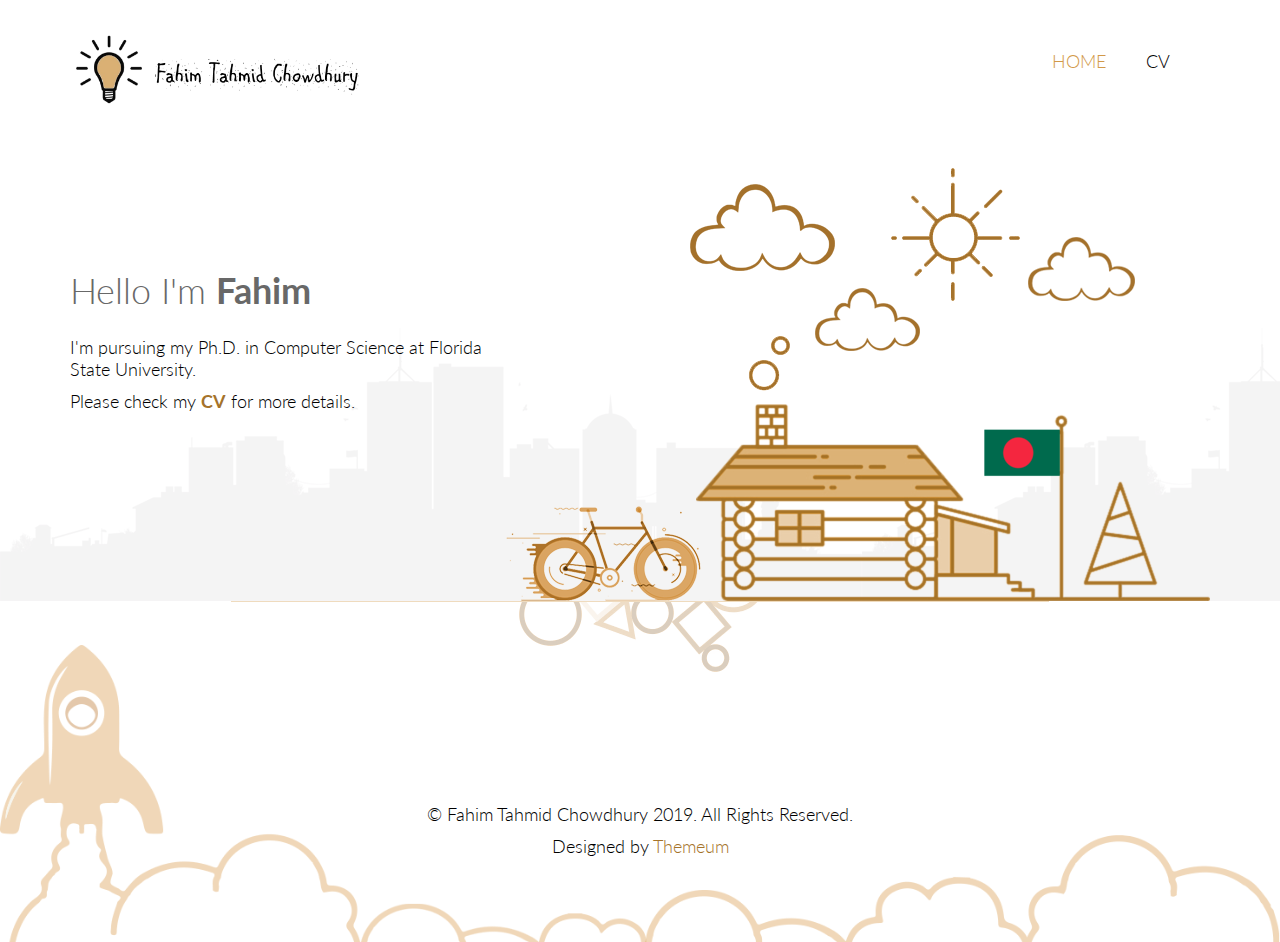
==== index.html @ ab8510f6 "Slight update" ====
<!DOCTYPE html>
<html lang="en">
<head>
    <meta charset="utf-8">
    <meta name="viewport" content="width=device-width, initial-scale=1.0">
    <meta name="description" content="">
    <meta name="author" content="">
    <title>Home | Fahim Tahmid Chowdhury</title>
    <link href="css/bootstrap.min.css" rel="stylesheet">
    <link href="css/font-awesome.min.css" rel="stylesheet">
    <link href="css/animate.min.css" rel="stylesheet"> 
    <link href="css/lightbox.css" rel="stylesheet"> 
	<link href="css/main.css" rel="stylesheet">
	<link href="css/responsive.css" rel="stylesheet">
	<link rel="shortcut icon" href="images/ico/favicon.ico">

    <!--[if lt IE 9]>
	    <script src="js/html5shiv.js"></script>
	    <script src="js/respond.min.js"></script>
    <![endif]-->       
    <!--<link rel="shortcut icon" href="images/ico/favicon.ico">
    <link rel="apple-touch-icon-precomposed" sizes="144x144" href="images/ico/apple-touch-icon-144-precomposed.png">
    <link rel="apple-touch-icon-precomposed" sizes="114x114" href="images/ico/apple-touch-icon-114-precomposed.png">
    <link rel="apple-touch-icon-precomposed" sizes="72x72" href="images/ico/apple-touch-icon-72-precomposed.png">
    <link rel="apple-touch-icon-precomposed" href="images/ico/apple-touch-icon-57-precomposed.png">-->
</head><!--/head-->

<body>
	<header id="header">      
        <div class="container">
            <div class="row">
                <div class="col-sm-12 overflow">
                   <!--div class="social-icons pull-right">
                        <ul class="nav nav-pills">
							<li><a href="http://www.linkedin.com/in/fahimtahmidchowdhury"><i class="fa fa-linkedin"></i></a></li>
                            <li><a href="https://www.facebook.com/fahim.t.chowdhury"><i class="fa fa-facebook"></i></a></li>
                            <!--<li><a href=""><i class="fa fa-twitter"></i></a></li>-->
                            <!--<li><a href=""><i class="fa fa-google-plus"></i></a></li>-->
                            <!--<li><a href=""><i class="fa fa-dribbble"></i></a></li>-->
                        <!--/ul>
                    </div-->
                </div>
             </div>
        </div>
        <div class="navbar navbar-inverse" role="banner">
            <div class="container">
                <div class="navbar-header">
                    <button type="button" class="navbar-toggle" data-toggle="collapse" data-target=".navbar-collapse">
                        <span class="sr-only">Toggle navigation</span>
                        <span class="icon-bar"></span>
                        <span class="icon-bar"></span>
                        <span class="icon-bar"></span>
                    </button>

                    <a class="navbar-brand" href="index.html">
                    	<h1><img height="80" width="305" src="images/logo.png" alt="logo"></h1>
                    </a>
                    
                </div>
                <div class="collapse navbar-collapse">
                    <ul class="nav navbar-nav navbar-right">
                        <li class="active"><a href="index.html">Home</a></li>
						<!--<li><a href="Projects.html">Projects</a></li>-->
                        <li><a target="_blank" href="cv/cv_fahim.pdf">CV</a></li>
                    </ul>
                </div>
            </div>
        </div>
    </header>
    <!--/#header-->

    <section id="home-slider">
        <div class="container">
            <div class="main-slider">
                <div class="slide-text">
                    <h1>Hello I'm <b>Fahim</b></h1>
                    <p>I'm pursuing my Ph.D. in Computer Science at Florida State University.</p>
                    <p>Please check my <b><a href="cv/cv_fahim.pdf">CV</a></b> for more details.</p>
                </div>
                <img src="images/home/slider/slide1/house.png" class="img-responsive slider-house" alt="slider image">
                <img src="images/home/slider/slide1/circle1.png" class="slider-circle1" alt="slider image">
                <img src="images/home/slider/slide1/circle2.png" class="slider-circle2" alt="slider image">
                <img src="images/home/slider/slide1/cloud1.png" class="slider-cloud1" alt="slider image">
                <img src="images/home/slider/slide1/cloud2.png" class="slider-cloud2" alt="slider image">
                <img src="images/home/slider/slide1/cloud3.png" class="slider-cloud3" alt="slider image">
                <img src="images/home/slider/slide1/sun.png" class="slider-sun" alt="slider image">
                <img src="images/home/cycle.png" class="slider-cycle" alt="">
            </div>
        </div>
        <div class="preloader"><i class="fa fa-sun-o fa-spin"></i></div>
    </section>
    <!--/#home-slider-->

    <!--<section id="services">
        <div class="container">
            <div class="row">
                <div class="col-sm-4 text-center padding wow fadeIn" data-wow-duration="1000ms" data-wow-delay="300ms">
                    <div class="single-service">
                        <div class="wow scaleIn" data-wow-duration="500ms" data-wow-delay="300ms">
                            <img src="images/home/icon1.png" alt="">
                        </div>
                        <h2>Incredibly Responsive</h2>
                        <p>Ground round tenderloin flank shank ribeye. Hamkevin meatball swine. Cow shankle beef sirloin chicken ground round.</p>
                    </div>
                </div>
                <div class="col-sm-4 text-center padding wow fadeIn" data-wow-duration="1000ms" data-wow-delay="600ms">
                    <div class="single-service">
                        <div class="wow scaleIn" data-wow-duration="500ms" data-wow-delay="600ms">
                            <img src="images/home/icon2.png" alt="">
                        </div>
                        <h2>Superior Typography</h2>
                        <p>Hamburger ribeye drumstick turkey, strip steak sausage ground round shank pastrami beef brisket pancetta venison.</p>
                    </div>
                </div>
                <div class="col-sm-4 text-center padding wow fadeIn" data-wow-duration="1000ms" data-wow-delay="900ms">
                    <div class="single-service">
                        <div class="wow scaleIn" data-wow-duration="500ms" data-wow-delay="900ms">
                            <img src="images/home/icon3.png" alt="">
                        </div>
                        <h2>Swift Page Builder</h2>
                        <p>Venison tongue, salami corned beef ball tip meatloaf bacon. Fatback pork belly bresaola tenderloin bone pork kevin shankle.</p>
                    </div>
                </div>
            </div>
        </div>
    </section>
    <!--/#services-->

    <!--<section id="action" class="responsive">
        <div class="vertical-center">
             <div class="container">
                <div class="row">
                    <div class="action take-tour">
                        <div class="col-sm-7 wow fadeInLeft" data-wow-duration="500ms" data-wow-delay="300ms">
                            <h1 class="title">Triangle Corporate Template</h1>
                            <p>A responsive, retina-ready &amp; wide multipurpose template.</p>
                        </div>
                        <div class="col-sm-5 text-center wow fadeInRight" data-wow-duration="500ms" data-wow-delay="300ms">
                            <div class="tour-button">
                                <a href="#" class="btn btn-common">TAKE THE TOUR</a>
                             </div>
                        </div>
                    </div>
                </div>
            </div>
        </div>
   </section>
    <!--/#action-->

    <!--<section id="features">
        <div class="container">
            <div class="row">
                <div class="single-features">
                    <div class="col-sm-5 wow fadeInLeft" data-wow-duration="500ms" data-wow-delay="300ms">
                        <img src="images/home/image1.png" class="img-responsive" alt="">
                    </div>
                    <div class="col-sm-6 wow fadeInRight" data-wow-duration="500ms" data-wow-delay="300ms">
                        <h2>Experienced and Enthusiastic</h2>
                        <P>Pork belly leberkas cow short ribs capicola pork loin. Doner fatback frankfurter jerky meatball pastrami bacon tail sausage. Turkey fatback ball tip, tri-tip tenderloin drumstick salami strip steak.</P>
                    </div>
                </div>
                <div class="single-features">
                    <div class="col-sm-6 col-sm-offset-1 align-right wow fadeInLeft" data-wow-duration="500ms" data-wow-delay="300ms">
                        <h2>Built for the Responsive Web</h2>
                        <P>Mollit eiusmod id chuck turducken laboris meatloaf pork loin tenderloin swine. Pancetta excepteur fugiat strip steak tri-tip. Swine salami eiusmod sint, ex id venison non. Fugiat ea jowl cillum meatloaf.</P>
                    </div>
                    <div class="col-sm-5 wow fadeInRight" data-wow-duration="500ms" data-wow-delay="300ms">
                        <img src="images/home/image2.png" class="img-responsive" alt="">
                    </div>
                </div>
                <div class="single-features">
                    <div class="col-sm-5 wow fadeInLeft" data-wow-duration="500ms" data-wow-delay="300ms">
                        <img src="images/home/image3.png" class="img-responsive" alt="">
                    </div>
                    <div class="col-sm-6 wow fadeInRight" data-wow-duration="500ms" data-wow-delay="300ms">
                        <h2>Experienced and Enthusiastic</h2>
                        <P>Ut officia cupidatat anim excepteur fugiat cillum ea occaecat rump pork chop tempor. Ut tenderloin veniam commodo. Shankle aliquip short ribs, chicken eiusmod exercitation shank landjaeger spare ribs corned beef.</P>
                    </div>
                </div>
            </div>
        </div>
    </section>
     <!--/#features-->

    <!--<section id="clients">
        <div class="container">
            <div class="row">
                <div class="col-sm-12">
                    <div class="clients text-center wow fadeInUp" data-wow-duration="500ms" data-wow-delay="300ms">
                        <p><img src="images/home/clients.png" class="img-responsive" alt=""></p>
                        <h1 class="title">Happy Clients</h1>
                        <p>Sed do eiusmod tempor incididunt ut labore et dolore magna aliqua. <br> Ut enim ad minim veniam, quis nostrud </p>
                    </div>
                    <div class="clients-logo wow fadeIn" data-wow-duration="1000ms" data-wow-delay="600ms">
                        <div class="col-xs-3 col-sm-2">
                            <a href="#"><img src="images/home/client1.png" class="img-responsive" alt=""></a>
                        </div>
                        <div class="col-xs-3 col-sm-2">
                            <a href="#"><img src="images/home/client2.png" class="img-responsive" alt=""></a>
                        </div>
                         <div class="col-xs-3 col-sm-2">
                            <a href="#"><img src="images/home/client3.png" class="img-responsive" alt=""></a>
                        </div>
                         <div class="col-xs-3 col-sm-2">
                            <a href="#"><img src="images/home/client4.png" class="img-responsive" alt=""></a>
                        </div>
                         <div class="col-xs-3 col-sm-2">
                            <a href="#"><img src="images/home/client5.png" class="img-responsive" alt=""></a>
                        </div>
                         <div class="col-xs-3 col-sm-2">
                            <a href="#"><img src="images/home/client6.png" class="img-responsive" alt=""></a>
                        </div>
                    </div>
                </div>
            </div>
        </div>
     </section>
    <!--/#clients-->

    <footer id="footer">
        <div class="container">
            <div class="row">
                <div class="col-sm-12 text-center bottom-separator">
                    <img src="images/home/under.png" class="img-responsive inline" alt="">
                </div>
                <!--<div class="col-md-4 col-sm-6">
                    <div class="testimonial bottom">
                        <h2>Testimonial</h2>
                        <div class="media">
                            <div class="pull-left">
                                <a href="#"><img src="images/home/profile1.png" alt=""></a>
                            </div>
                            <div class="media-body">
                                <blockquote>Nisi commodo bresaola, leberkas venison eiusmod bacon occaecat labore tail.</blockquote>
                                <h3><a href="#">- Jhon Kalis</a></h3>
                            </div>
                         </div>
                        <div class="media">
                            <div class="pull-left">
                                <a href="#"><img src="images/home/profile2.png" alt=""></a>
                            </div>
                            <div class="media-body">
                                <blockquote>Capicola nisi flank sed minim sunt aliqua rump pancetta leberkas venison eiusmod.</blockquote>
                                <h3><a href="">- Abraham Josef</a></h3>
                            </div>
                        </div>   
                    </div> 
                </div>
                <div class="col-md-3 col-sm-6">
                    <div class="contact-info bottom">
                        <h2>Contacts</h2>
                        <address>
                        E-mail: <a href="mailto:someone@example.com">email@email.com</a> <br> 
                        Phone: +1 (123) 456 7890 <br> 
                        Fax: +1 (123) 456 7891 <br> 
                        </address>

                        <h2>Address</h2>
                        <address>
                        Unit C2, St.Vincent's Trading Est., <br> 
                        Feeder Road, <br> 
                        Bristol, BS2 0UY <br> 
                        United Kingdom <br> 
                        </address>
                    </div>
                </div>
                <div class="col-md-4 col-sm-12">
                    <div class="contact-form bottom">
                        <h2>Send a message</h2>
                        <form id="main-contact-form" name="contact-form" method="post" action="sendemail.php">
                            <div class="form-group">
                                <input type="text" name="name" class="form-control" required="required" placeholder="Name">
                            </div>
                            <div class="form-group">
                                <input type="email" name="email" class="form-control" required="required" placeholder="Email Id">
                            </div>
                            <div class="form-group">
                                <textarea name="message" id="message" required="required" class="form-control" rows="8" placeholder="Your text here"></textarea>
                            </div>                        
                            <div class="form-group">
                                <input type="submit" name="submit" class="btn btn-submit" value="Submit">
                            </div>
                        </form>
                    </div>
                </div>-->
                <div class="col-sm-12">
                    <div class="copyright-text text-center">
                        <p>&copy; Fahim Tahmid Chowdhury 2019. All Rights Reserved.</p>
                        <p>Designed by <a target="_blank" href="http://www.themeum.com">Themeum</a></p>
                    </div>
                </div>
            </div>
        </div>
    </footer>
    <!--/#footer-->

    <script type="text/javascript" src="js/jquery.js"></script>
    <script type="text/javascript" src="js/bootstrap.min.js"></script>
    <script type="text/javascript" src="js/lightbox.min.js"></script>
    <script type="text/javascript" src="js/wow.min.js"></script>
    <script type="text/javascript" src="js/main.js"></script>   
</body>
</html>
---- css/main.css ----
/*
  Theme Name: Triangle
  Theme Uri: http://www.themeum.com
  Author: Themeum
  Author Uri: http://www.themeum.com
  Description: Creative Site Template
  Version: 1.1
  */

  @import url(http://fonts.googleapis.com/css?family=Lato:100,300,400,700);
  @import url(http://fonts.googleapis.com/css?family=Open+Sans:300italic,400italic,600italic,700italic,400,300,600,700);
  @import url(http://fonts.googleapis.com/css?family=Noto+Sans:400,700);

  body {
    background: #fff;
    font-family: 'Lato', sans-serif;
    font-weight: 300;
    font-size: 18px;
    line-height: 22px;
    color: #000;
  }

  html {
    height: 100%;
  }


  a{
    color:#a5732a;
  }

  a:hover {
    outline: none;
    text-decoration:none;
    color:#dab074;
  }

  a:focus {
    outline:none;
    outline-offset: 0;
  }

  a {
    -webkit-transition: 300ms;
    -moz-transition: 300ms;
    -o-transition: 300ms;
    transition: 300ms;
  }


  ul {
    list-style: none;
  }

  h1, h2, h3, h4, h5, h6 {
    font-family: 'Lato', sans-serif;
    font-weight: 300;
  }

  h1{
    color: #686868;
  }

  h2{
    font-size: 24px;
    color: #686868;
  }

  h3{
    font-size: 18px;
  }

  .overflow{
    overflow: hidden;
  }

  .uppercase{
    text-transform: uppercase;
  }

  .btn-common {
    font-size: 14px;
    color: #797979;
    border: 1px solid #dbb075;
    font-family: 'Open Sans', sans-serif;
    font-weight: 300;
    padding: 10px 25px;
  }

  #action .col-sm-5{
    position: absolute;

    top: 0;
    height: 100%;
    right: 0;
  }


  .btn-common:hover, 
  .btn-common:focus{
    outline: none;
    background: none;
    box-shadow: none;
    color: #d29948;
  }

  .align-right{
    text-align: right;
  }

  .inline{
    display: inline-block;
  }

  .padding{
    padding: 65px 0;
  }

  .padding-bottom{
    padding-bottom: 65px;
  }

  .padding-top{
    padding-top: 90px;
  }

  .padding-right{
    padding-right: 80px;
  }

  .padding-left{
    padding-left: 80px;
  }

  .margin-bottom{
    margin-bottom: 35px;
  }

  .carousel-indicators.visible-xs {
    height: 20px;
    margin: 0;
    padding: 0;
    position: absolute;
    top: -35px;
    width: 100%;
    left: 0;
  }

  .carousel-indicators.visible-xs li {
    border-color: #D29948;
    border-width: 2px;
    height: 12px;
    margin: 0 5px 0 0;
    width: 12px;
  }

  .carousel-indicators.visible-xs li.active {
    background: rgba(210, 153, 72, 0.7);
  }




/*************************
*******Header******
**************************/


#header{
  margin-bottom: 0;
  padding: 30px 0 60px 0;
}

#header .navbar-inverse .container{
  position: relative;
}

.search{
  position: absolute;
  top: 20px;
  right: 0;
  z-index: 1;
}

.search i{
  color: #dbb075;
  cursor: pointer;
  position: absolute;
  right: 10px;
  top: 2px;
}

.field-toggle{
  position: relative;
  top: 30px;
  right: 15px;
  display: none;
  height: 50px;
}

.search-form{
  padding-left: 10px;
  height: 40px;
  font-size: 18px;
  color: #818285;
  font-weight: 300;
  outline: none;
  border: 1px solid #dbb075;
  margin-top: 20px;
  border-radius: 4px;
}

.social-icons ul li{
  padding: 0 10px;

}

.social-icons ul li:last-child{
  padding-right: 0;

}

.social-icons ul li a{
  font-size: 18px;
  color: #d3d3d3;
  padding: 0;
}

.social-icons ul li a:hover,
.social-icons ul li a:focus{
  color:#dbb075;
  background: none;
}

#header .navbar {
  background: #fff;
  border: 0;
  margin-bottom: 0;
}

#header .navbar-toggle{
  margin-top: 20px;
}

#header .navbar-brand{
  padding: 0;
  margin-left: 0;
}

#header .navbar-brand h1{
  padding: 0;
  margin: 0;
}

#header .navbar-nav.navbar-right >li:last-child{
  margin-right: 20px;
}

#header .navbar-nav.navbar-right >li a {
  color: #000;
  font-size: 18px;
  padding: 20px;
  text-transform: uppercase;
  font-weight: 300;
}

#header .navbar-inverse .navbar-nav  li.active > a,  
#header .navbar-inverse .navbar-nav  li.active > a:focus, 
#header .navbar-nav.navbar-right li > a:hover,
.navbar-inverse .navbar-nav > .open > a {
  background-color: inherit;
  border: 0;
  color: #d29948;
}

#header .navbar-inverse .navbar-nav  li a:hover{
  color: #d29948;
}


/*Dropdown menu*/

ul.sub-menu {
  display: none;
  list-style: none;
  padding: 0;
  margin: 0;
}

#header .navbar-nav li ul.sub-menu li a {
  color: #818285;
  padding: 5px 0;
  font-size: 13px;
  display: block;
  text-transform: capitalize;
}

#header .navbar-nav li ul.sub-menu li .active{
  background: #fef7ee;
  color: #d29948;
  position: relative;
}

#header .navbar-nav li ul.sub-menu li .active i{
  position: absolute;
  font-size: 56px;
  top: -13px;
  color: #dab074;
}

#header .navbar-nav li ul.sub-menu li .active .fa-angle-right{
  left: -3px;
}

#header .navbar-nav li ul.sub-menu li .active .fa-angle-left{
  right: -3px;
}


#header .navbar-nav li ul.sub-menu li a:hover,
#header .navbar-nav li ul.sub-menu li a:focus{
  background: #fef7ee;
  color: #d29948;
}

.fa-angle-down{
  padding-left: 5px; 
}

.scaleIn {
  -webkit-animation-name: scaleIn;
  animation-name: scaleIn;
}

@-webkit-keyframes scaleIn {
  0% {
    opacity: 0;
    -webkit-transform: scale(0);
    transform: scale(0);
  }

  100% {
    opacity: 1;
    -webkit-transform: scale(1);
    transform: scale(1);
  }
}

@keyframes scaleIn {
  0% {
    opacity: 0;
    -webkit-transform: scale(0);
    -ms-transform: scale(0);
    transform: scale(0);
  }

  100% {
    opacity: 1;
    -webkit-transform: scale(1);
    -ms-transform: scale(1);
    transform: scale(1);
  }
}


/*************************
*******Footer******
**************************/

#footer {
  padding-bottom: 75px;
  background-image: url(../images/home/footer.png);
  background-repeat: repeat-x;
  background-position: bottom;
  background-size: contain;
}

#footer h1{
  margin-bottom: 65px;
  margin-top: 36px;
}

#footer .bottom-separator {
  margin-bottom: 60px;
}

#message {
  height: 110px;
  resize: none;
}

.bottom > h2 {
  margin-top: 0;
  margin-bottom: 26px;
}

.bottom .media-body h3 {
  margin-top: 0;
  padding-left: 25px;
}

.bottom .media-body h3 a{
  color: #d99c4e;
}

.testimonial .media{
  margin-top: 0;
  margin-bottom: 25px;
}

.testimonial .media>.pull-left{
  margin-right: 25px;
}

.testimonial .media>.pull-left img{
  margin-top: 6px;
}

.testimonial .media .media-body blockquote{
  padding-left: 25px;
  padding-right: 30px;
  position: relative;
  border-left: 0;
  margin-bottom: 0;
}

.testimonial .media .media-body blockquote:before{
  position: absolute;
  left: 5px;
  top: 8px;
  content: '"';
  font-size: 40px;
  color: #d99c4e;
  font-family: 'Noto Sans', sans-serif;
  transform:rotate(180deg);
  -ms-transform:rotate(180deg); /* IE 9 */
  -webkit-transform: rotate(180deg); /* Opera, Chrome, and Safari */
  line-height: 0;
}

.testimonial .media .media-body blockquote:after{
  position: absolute;
  right: 30px;
  bottom: 14px;
  content: '"';
  font-size: 40px;
  color: #d99c4e;
  font-family: 'Noto Sans', sans-serif;
  line-height: 0;
}

.bottom > address {
  line-height: 22px;
  margin-bottom: 40px;
}

.form-control {
  border: 1px solid #d99c4e;
  font-weight: 300;
  outline: none;
  box-shadow: none;
  height: 40px;
}

.form-control:hover, 
.form-control:focus{
  border-color: #d29948;
  outline: none;
  box-shadow: none;
}

.btn-submit {
  width: 100%;
  background-color: #d89b4e;
  color: #fff;
  font-size: 14px;
  font-weight: 300;
  letter-spacing: 5px;
  text-transform: uppercase;
  border-radius: 3px;
  margin-top: 5px;
  border-bottom: 3px solid #a56617;
  box-shadow: none;
  padding: 10px;
}

.btn-submit:hover, 
.btn-submit:focus{
  color: #fff;
  outline: none;
  box-shadow: none;
  opacity: .8;
}

.copyright-text{
  margin-top: 70px;
}

/*************************
*******Home Page******
**************************/

#home-slider {
  background: url(../images/home/slider-bg.png) 0 100% repeat-x;
  position: relative;
}

#home-slider .main-slider {
  position: relative;
  height: 450px;
}

#home-slider .slide-text{
  position: absolute;
  top: 50px;
  left: 0;
  width: 450px;
}

.animate-in .slide-text {
  -webkit-animation: fadeInLeftBig 700ms cubic-bezier(0.190,1.000,0.220,1.000) 200ms both;
  animation: fadeInLeftBig 700ms cubic-bezier(0.190,1.000,0.220,1.000) 200ms both;
}

#home-slider .slider-house {
  position: absolute;
  right: 0;
  bottom: 0;
}

.animate-in .slider-house {
  -webkit-animation: fadeInDown 700ms ease-in-out 200ms both;
  animation: fadeInDown 700ms ease-in-out 200ms both;
}

#home-slider .slider-circle1 {
  position: absolute;
  right: 430px;
  bottom: 210px;
}

.animate-in .slider-circle1 {
  -webkit-animation: bounceIn 500ms ease-in-out 900ms both;
  animation: bounceIn 500ms ease-in-out 900ms both;
}

#home-slider .slider-circle2 {
  position: absolute;
  right: 420px;
  bottom: 245px;
}

.animate-in .slider-circle2 {
  -webkit-animation: bounceIn 500ms ease-in-out 1100ms both;
  animation: bounceIn 500ms ease-in-out 1100ms both;
}

#home-slider .slider-cloud1 {
  position: absolute;
  right: 290px;
  bottom: 250px;
}

.animate-in .slider-cloud1 {
  -webkit-animation: bounceIn 500ms ease-in-out 1300ms both;
  animation: bounceIn 500ms ease-in-out 1300ms both;
}

#home-slider .slider-cloud2 {
  position: absolute;
  right: 375px;
  bottom: 330px;
}

.animate-in .slider-cloud2 {
  -webkit-animation: bounceIn 500ms ease-in-out 1500ms both;
  animation: bounceIn 500ms ease-in-out 1500ms both;
}

#home-slider .slider-cloud3 {
  position: absolute;
  right: 75px;
  bottom: 300px;
}

.animate-in .slider-cloud3 {
  -webkit-animation: bounceIn 500ms ease-in-out 1700ms both;
  animation: bounceIn 500ms ease-in-out 1700ms both;
}

#home-slider .slider-sun {
  position: absolute;
  right: 190px;
  bottom: 300px;
}

.animate-in .slider-sun {
  -webkit-animation: bounceIn 800ms ease-in-out 1900ms both;
  animation: bounceIn 800ms ease-in-out 1900ms both;
}

#home-slider .slider-cycle {
  position: absolute;
  right: 500px;
  bottom: 0;
}

.animate-in .slider-cycle {
  -webkit-animation: slideInLeft 4000ms cubic-bezier(0.190,1.000,0.220,1.000) 200ms both;
  animation: slideInLeft 4000ms cubic-bezier(0.190,1.000,0.220,1.000) 200ms both;
}

#home-slider h1{
  margin-top: 70px;
  margin-bottom: 25px;
}

#home-slider .btn-common {
  margin-top: 20px;
}

#home-slider .preloader {
  position: absolute;
  left: 0;
  top: 0;
  bottom: 0;
  right: 0;
  background: #fafafa;
  text-align: center;
}

#home-slider .preloader > i {
  font-size: 48px;
  height: 48px;
  line-height: 48px;
  color: #dbb075;
  position: absolute;
  left: 50%;
  margin-left: -24px;
  top: 50%;
  margin-top: -24px;
}


#action, 
#page-breadcrumb {
  background-image: url(../images/home/tour-bg.png);
  background-color: #fbfafa;
  background-repeat: repeat-x;
  height: 155px;
  background-position: center;
  display: table;
  position: static;
  width: 100%;
}

.vertical-center{
  display: table-cell;
  vertical-align: middle;
  width: 100%;
  position: statice;
}

.sun{
  background-image: url(../images/home/tour-icon1.png);
  background-repeat: no-repeat;
  background-position: 100% bottom;
}


.single-service{
  overflow: hidden;
  display: block;
}

.single-service img {
  margin-bottom: 35px;
}

.single-service .fold {
  margin-bottom: 35px;
}

.single-service h2 {
  margin-top: 0;
  margin-bottom: 15px;
}

.single-service p {
  padding: 0 48px;
}

.action h1{
  margin-top: 0;
}

.action p{
  font-size: 18px;
  margin-bottom: 0;
  font-weight: 300;
}

.action .btn-common{
  margin-top: 55px;
  float: left;
}

.title {
  color: #404040;
  font-weight: 300;
}

.single-features {
  overflow: hidden;
  padding-top: 65px;
  padding-bottom: 40px;
}

.single-features:last-child {
  padding-bottom: 95px;
}

.single-features h2{
  margin-bottom: 15px;
}

#clients{
  padding-bottom: 45px;
}

.clients {
  margin-bottom: 45px;
}

.clients img {
  display: inline-block;
}

.clients-logo {
  overflow: hidden;
  margin-bottom: 10px;
}



/*************************
*******About Us Page******
**************************/

#action , 
#page-breadcrumb{
  position: relative;
}

#team {
  padding: 85px 0;
}

#team-carousel {
  margin-top: 80px;
}

#company-information .padding-top{
  padding-top: 105px;
  
}

.single-service img {
  height: 85px;
}

.tour-button {
  background-image: url(../images/home/tour-icon2.png);
  height: 100%;
  background-repeat: no-repeat;
  position: absolute;
  width: 100%;
  left: 0;
  background-position: 151px 4px;
}

.team-single {
  position: relative;
}

.person-thumb {
  position: relative;
}

.social-profile {
  background: none repeat scroll 0 0 rgba(137, 97, 46, 0.8);
  display: none;
  height: 100%;
  position: absolute;
  text-align: center;
  top: 0;
  -webkit-transition: all 0.9s ease;
  -moz-transition: all 0.9s ease;
  -ms-transition: all 0.9s ease;
  -o-transition: all 0.9s ease;
  transition: all 0.9s ease;
  width: 100%;
}

.team-single:hover .social-profile{
  display: block;
  -webkit-animation: fadeInUp 400ms;
  animation: fadeInUp 400ms;
  -webkit-transition: all 0.9s ease;
  -moz-transition: all 0.9s ease;
  -ms-transition: all 0.9s ease;
  -o-transition: all 0.9s ease;
  transition: all 0.9s ease;
}

.social-profile .nav-pills {
  display: inline-block;
  margin-top: -26px;
  padding: 0;
  position: relative;
  top: 50%;
}

.social-profile .nav-pills li {
  display: inline-block;
  margin: 0 5px;
}

.social-profile .nav-pills li a {
  color: #fff;
  border: 1px solid #fff;
  width: 40px;
  height: 40px;
  line-height: 40px;
  text-align: center;
  padding: 0;
  border-radius: 40px;
  -webkit-transition: all 0.9s ease;
  transition: all 0.9s ease;
}

.social-profile .nav-pills li a:hover {
  color: #89612e;
  border-color: #89612e;
}

.person-info h2 {
  font-weight: 300;
  margin-bottom: 5px;
}

.person-info h3 {
  font-size: 16px;
  color: #686868;
  font-weight: 300;
  margin-top: 0;
  margin-bottom: 0;
}

.team-carousel-control {
  position: absolute;
  top: 36%;
  width: 13px;
  height: 16px;
  text-indent: -9999999px;
  -webkit-transition: all 0.9s ease;
  -moz-transition: all 0.9s ease;
  -ms-transition: all 0.9s ease;
  -o-transition: all 0.9s ease;
  transition: all 0.9s ease;
}

.right.team-carousel-control {
  right: -50px;
  background-image: url(../images/aboutus/right.png);
}

.left.team-carousel-control {
  left: -50px;
  background-image: url(../images/aboutus/left.png);
}

.team-carousel-control:hover{
  background-position: 0 -18px;
  -webkit-transition: all 0.5s ease 0s;
  -moz-transition: all 0.5s ease 0s;
  -ms-transition: all 0.5s ease 0s;
  -o-transition: all 0.5s ease 0s;
  transition:  all 0.5s ease 0s;
}

.count h1{
  font-size: 60px;
  color: #dab074;
}

.count h3{
  font-size: 16px;
}

.progress .progress-bar.six-sec-ease-in-out {
  -webkit-transition: width 1s ease-in-out;
  -moz-transition: width 1s ease-in-out;
  -ms-transition: width 1s ease-in-out;
  -o-transition: width 1s ease-in-out;
  transition:  width 1s ease-in-out;
}

.top-zero{
  margin-top: 0;
}

h3.top-zero{
  font-size: 20px;
}

#company-information .about-us h2{
  margin-bottom: 45px;
}

.single-skill h3{
  font-size: 16px;
}

.progress{
  height: 30px;
  box-shadow: none;
  -webkit-box-shadow: none;
}

.progress-bar{
  line-height: 30px;
  box-shadow: none;
  -webkit-box-shadow: none;
}

.progress-bar.progress-bar-primary{
  background: #dab074;
}



/*************************
*******Service Page******
**************************/
#recent-projects{
  padding: 85px 0;
}

.recent-projects .team-single{
  height: 355px;
}

.recent-projects p.padding-bottom{
  padding-bottom: 50px;
}

.choose{
  padding-top: 30px;
}

#company-information.choose .padding-top{
  padding-top: 78px;
}

#company-information h2{
  margin-bottom: 25px;
  margin-top: 0;
}

ul.elements{
  list-style: none;
  padding: 0;
  margin: 20px 0 0 0;
}

ul.elements li{
  margin: 6px 0;
}

ul.elements li > i{
  color: #d29948;
  display: inline-block;
  margin-right: 10px;
}

#company-information h1.margin-bottom{
  margin-bottom: 26px;
}

/*************************
*******Portfolio Default**
**************************/
.portfolio-single {
  position: relative;
}

.portfolio-thumb {
  position: relative;
}

.portfolio-thumb img {
  width: 100%;
}

.portfolio-single:hover .portfolio-view{
  display: block;
  -webkit-animation: fadeInUp 400ms;
  animation: fadeInUp 400ms;
}

#portfolio .row{
  margin-left: -10px;
  margin-right: -10px;
}

.portfolio-view{
  display: none;
  position: absolute;
  top: 0;
  height: 100%;
  background: rgba(137, 97, 46, 0.8);
  width: 100%;
  text-align: center;  
}

.portfolio-view .nav-pills {
  padding: 0;
  display: inline-block;
  margin-top: -26px;
  top: 50%;
  position: relative;
}

.portfolio-view .nav-pills li {
  display: inline-block;
  margin: 0 5px;
}

.portfolio-view .nav-pills li a {
  color: #fff;
  border: 1px solid #fff;
  width: 40px;
  height: 40px;
  line-height: 38px;
  text-align: center;
  padding: 0;
  border-radius: 40px;
  -webkit-animation: scaleIn 400ms linear 100ms both;
  animation: scaleIn 400ms linear 100ms both;
  -webkit-transition: all 0.9s ease;
  transition: all 0.9s ease;
}

.portfolio-view .nav-pills li a:hover {
  color: #89612e;
  border-color: #89612e;
  -webkit-transition: all 0.9s ease;
  transition: all 0.9s ease;
}

.portfolio-info {
  overflow: hidden;
  margin-bottom: 30px;
}

.portfolio-info h2 {
  font-size: 18px;
  margin: 15px 0 0;
}

.portfolio-filter {
  margin: 80px 0;
  padding: 0;
}

.portfolio-filter li {
  display: inline-block;
  position: relative;
}

.portfolio-filter li a {
  border-radius: 0;
  color: #686868;
  font-size: 18px;
  font-weight: 300;
  padding: 0 25px;
  text-transform: capitalize;
  border: none;
}

.portfolio-filter li .active{
  background: transparent;
  box-shadow: none;
  -webkit-box-shadow: none;
}

.portfolio-filter li a:hover, 
.portfolio-filter li a:focus,
.portfolio-filter li a.active {
  background: transparent;
  box-shadow: none;
  -webkit-box-shadow: none;
}

.portfolio-filter li a.active:before{
  position: absolute;

  content: "";
  left: 0;
  width: 13px;
  height: 16px;
  background: url(../images/portfolio/icon.png);
  top: 5px;
}

.portfolio-pagination{
  text-align: center;
  
  padding-top: 40px;
  padding-bottom: 90px;
}

.pagination li{
  display: inline-block;
  margin: 0 10px;
}

.pagination li a{
  color: #000;
  padding: 5px 10px;
  border-radius: 5px;
  border: 1px solid #fff;
}

.pagination li:first-child a{
  background: url(../images/portfolio/left.png);
  background-repeat: no-repeat;
  text-indent: -999999999px;
  background-position: center top 10px;
  width: 32px;
  height: 36px;
  border: none;
  -webkit-transition: 300ms;
  transition: 300ms;
}

.pagination li:first-child a:hover{
  background: url(../images/portfolio/left.png);
  background-position: center top -37px;
  background-repeat: no-repeat;
  -webkit-transition: 300ms;
  transition: 300ms;
}

.pagination li:last-child a{
  background: url(../images/portfolio/right.png);
  background-repeat: no-repeat;
  text-indent: -999999999px;
  background-position: center top 10px;
  width: 32px;
  height: 36px;
  border: none;
  -webkit-transition: 300ms;
  transition: 300ms;
}

.pagination li:last-child a:hover{
  background: url(../images/portfolio/right.png);
  background-position: center top -37px;
  background-repeat: no-repeat;
  -webkit-transition: 300ms;
  transition: 300ms;
}

.pagination li a:hover,
.pagination .active a,
.pagination .active a:hover,
.pagination .active a:focus{
  background: none;
  border-color: #cc9b59;
  color: #cc9b59;
}


/*****************************
Portfolio with right sidebar
*****************************/

.sidebar h3 {
  color: #404040;
  margin-top: 0;
  border-bottom: 3px solid #ececec;
  margin-bottom: 6px;
  padding-bottom: 8px;
}

.sidebar-item{
  margin-bottom: 48px;
}

.categories .navbar-stacked li {
  border-bottom: 1px solid #ececec;
}

.categories .navbar-stacked li:last-child {
  border-bottom: 0px solid #ececec;
}

.categories .navbar-stacked li a {
  font-size: 16px;
  color: #6a6a6a;
  padding: 8px 0;
  padding-left: 0;
}

.categories .navbar-stacked li a:hover{
  background: none;
  margin-left: 20px;
  color: #dab074;
  opacity: 1;
}

.categories .navbar-stacked li.active a{
  color: #dab074;
  padding-left: 20px;
}

.categories .navbar-stacked li.active a:before{
  position: absolute;
  content: "";
  border-color: transparent transparent transparent #dab074;
  border-width: 8px;
  border-style: solid;
  left: 0;
  top: 13px;
  margin-top: 0;
  z-index: 0;
  transition: all 0.3s ease 0s;
  -webkit-transition: all 0.3s ease 0s;
}

.categories .navbar-stacked li.active a:after {
  position: absolute;
  content: "";
  border-color: transparent transparent transparent #fff;
  border-width: 6px;
  border-style: solid;
  left: 0px;
  top: 15px;
  margin-top: 0;
  z-index: 1;
  transition: all 0.3s ease 0s;
  -webkit-transition: all 0.3s ease 0s;
}

.sidebar-item .media{
  border-bottom: 1px solid #ececec;
  padding-bottom: 10px;
  padding-top: 21px;
  margin-top: 0;
  transition: all 0.3s ease 0s;
  -webkit-transition: all 0.3s ease 0s;
}

.sidebar-item .media:last-child{
  border-bottom: 0px solid #ececec;  
  padding-bottom: 0; 
}

.sidebar-item .media:hover{
  border-left: 2px solid #dab074;
  padding-left: 5px;
  transition: all 0.3s ease 0s;
  -webkit-transition: all 0.3s ease 0s;
}

.sidebar-item .media:hover.media .media-body h4 a{
  color: #dab074;
  transition: all 0.3s ease 0s;
  -webkit-transition: all 0.3s ease 0s;
}

.sidebar-item .media .media-body h4 {
  margin-top: 0;
  margin-bottom: 8px;
}

.sidebar-item .media .media-body h4 a{
  color: #7d7d7d;
  font-size: 16px;
}

.sidebar-item .media .media-body p {
  color: #b4b4b4;
  font-size: 12px;
}

.tag-cloud .nav-pills{
  margin-top: 16px;
}

.tag-cloud .nav-pills li{
  margin: 0;
  margin-top: 6px;
  margin-right: 4px;
}

.tag-cloud .nav-pills li a{
  font-size: 14px;
  font-weight: 300;
  padding: 5px 15px;
  background: #bbbbbb;
  color: #fff;
  border-radius: 3px;
}

.tag-cloud .nav-pills li a:hover{
  background: #dab074;
}

.popular ul.gallery {
  margin: 0;
  padding: 0;
  list-style: none;
  margin: 10px -8px;
}

.popular ul.gallery li {
  display: block;
  width: 33.33%;
  float: left;
  padding: 8px;
}

.popular ul.gallery li a {
  display: block;
}

.popular ul.gallery li a img {
  width: 100%;
  transition: border-radius 300ms ease-in;
  -webkit-transition: border-radius 300ms ease-in;
}

.popular ul.gallery li a img:hover {
  border-radius: 60px;
}

/* Start: Recommended Isotope styles */

/**** Isotope Filtering ****/
.isotope-item {
  z-index: 2;
}

.isotope-hidden.isotope-item {
  pointer-events: none;
  z-index: 1;
}

/**** Isotope CSS3 transitions ****/

.isotope,
.isotope .isotope-item {
  -webkit-transition-duration: 0.8s;
  -moz-transition-duration: 0.8s;
  -ms-transition-duration: 0.8s;
  -o-transition-duration: 0.8s;
  transition-duration: 0.8s;
}

.isotope {
  -webkit-transition-property: height, width;
  -moz-transition-property: height, width;
  -ms-transition-property: height, width;
  -o-transition-property: height, width;
  transition-property: height, width;
}

.isotope .isotope-item {
  -webkit-transition-property: -webkit-transform, opacity;
  -moz-transition-property: -moz-transform, opacity;
  -ms-transition-property: -ms-transform, opacity;
  -o-transition-property: -o-transform, opacity;
  transition-property: transform, opacity;
}

/**** disabling Isotope CSS3 transitions ****/
.isotope.no-transition,
.isotope.no-transition .isotope-item,
.isotope .isotope-item.no-transition {
  -webkit-transition-duration: 0s;
  -moz-transition-duration: 0s;
  -ms-transition-duration: 0s;
  -o-transition-duration: 0s;
  transition-duration: 0s;
}




/*****************************
Portfolio Details
*****************************/

#portfolio-information.padding-top{
  padding-top: 100px;
}

.project-name h2{
  margin-top: 0;
  margin-bottom: 15px;
}

#related-work .title{
  margin-bottom: 55px;
  margin-top: 10px;
}

.navbar-default {
  background: none;
  padding: 0;
}

.navbar-default li a{
  font-size: 12px;
  padding: 0;
  padding-right: 15px;
}

.navbar-default li a i{
  padding-right: 8px;
}

.navbar-default li a:hover{
  color: #dab074;
  background: none;
}

.skills .navbar-default,
.client .navbar-default{
  margin-left: 35px;
  
}

.live-preview .btn-common{
  margin-top: 21px;
  padding: 13px 45px;
}


/*****************************
Blog Default
*****************************/

.single-blog.timeline {
  background: #FFFFFF;
  border: 1px solid #EEEEEE;
  border-bottom: 0;
  position: relative;
  padding-bottom: 0;
}

.timeline .post-content {
  padding: 20px 20px 0;
}

.post-thumb{
  margin: -1px -1px 0;
  position: relative;
  overflow: hidden;
}

.timeline .post-thumb img {
  width: 100%;
}

.post-thumb iframe{
  width: 100%;
  min-height: 270px;
  border: 0;
}

.post-overlay{
  position: absolute;
  top: 50%;
  display: none;
  width: 94px;
  height: 140px;
  margin-top: -70px;
  overflow: hidden;
}

.post-overlay span{
  position: absolute;
  left: 50%;
  bottom: 0; 
  margin-left: -60px;
  -webkit-animation: fadeInUp 400ms;
  animation: fadeInUp 400ms;
  z-index: 9;
}

.post-overlay span:before{
  position: absolute;
  bottom: 0;
  border-style: solid;
  border-width: 60px;
  content: "";
  border-color: transparent transparent #dab074 transparent;
  z-index: -1;
  cursor: initial;
}

.post-overlay span a{
  font-size: 30px;
  color: #fff;
  background: transparent;
  padding: 0; 
  margin-left: 50px;
}

.single-blog:hover .post-overlay{
  display: block;
  -webkit-animation: fadeIn 300ms;
  animation: fadeIn 300ms;
}

.timeline-divider{
  position: relative;
  padding-top: 50px;
}

.timeline-divider:before{
  position: absolute;
  top: 0;
  content: "";
  border-left-style: solid;
  border-left-width: 1px;
  height: 100%;
  border-left-color: #dab074;
  left: 50%;
  margin-left: -2px;
}

.timeline-blog .col-sm-6.padding-top{
  padding-top: 70px;
}

.post-content{
  padding: 20px 0;
}

.timeline-date .btn-common{
  font-size: 18px;
  color: #4a4a4a;
  font-weight: 300;
  border-radius: 0;
  padding: 17px 40px;
}

.arrow-right{
  position: relative;
}

.arrow-right:after{
  position: absolute;
  right: 1px;
  content: "";
  top: 15px;
  background: url(../images/blog/left.png);
  width: 43px;
  height: 54px;
}

.arrow-left{
  position: relative;
}

.arrow-left:before{
  position: absolute;
  left: -2px;
  content: "";
  top: 86px;
  background: url(../images/blog/right.png);
  width: 43px;
  height: 54px;
}

.post-title {
  margin-top: 0;
}

.post-title a,
.comments-number a{
  color: #686868;
}

.post-title a:hover,
.comments-number a:hover{
  color: #dab074;
}

.post-content .post-author{
  margin-top: 0;
  
}

.post-content  .post-author a{
  font-weight: 300;
  font-size: 14px;
}

a.read-more{
  color: #a5732a;
  font-weight: 300;
}

a.read-more:hover{
  opacity: .8;
}

.post-bottom{
  border-top: 1px solid #eeeeee;
  padding-top: 10px;
  margin-top: 20px;
  margin: 20px -20px 0;
  padding: 20px 20px 0;
}


/*****************************
Blog with right sidebar
*****************************/

.single-blog{
  padding-bottom: 30px;
}

.single-blog .post-bottom{
  border-bottom: 1px solid #eeeeee;
  padding-top: 10px;
  padding-bottom: 10px;
}

.single-blog .post-overlay span{
  left: 0;
  top: 0;
  margin-left: 0;
  width: 94px;
  height: 140px;
  background: url(../images/blog/blog-arrow.png);
  -webkit-animation: fadeInLeft 400ms;
  animation: fadeInLeft 400ms;
}

.single-blog .post-overlay span a{
  margin-left: 8px;
  font-weight: 700;
  font-size: 36px;
  line-height: 18px;
  position: absolute;
  top: 50px;
}

.single-blog .post-overlay span a small{
  font-size: 16px;
  font-weight: 300;
  margin-left: 5px;
}

.single-blog .post-overlay span:before{
  border-color: transparent;
  border-width: 0;
}

.post-nav{
  margin:0;
  padding: 0;
}

.post-nav li a{
  padding: 0;
  text-align: left;
}

.post-nav li a i{
  color: #dab074;
  margin-right: 8px;
}

.post-nav li a:hover{
  background: none;
}

.blog-padding-right{
  padding-right:35px;
}

.blog-pagination {
  text-align: center;
  padding-top: 10px;
  padding-bottom: 55px;
}

/*****************************
Blog with right sidebar
*****************************/

.masonery_area .single-blog{}
.masonery_area .single-blog .post-thumb{
  height: auto;
}

.masonery_area .single-blog .post-title{
  margin-top: 5px;
}

.masonery_area .single-blog .post-title a{
  font-size: 20px;
}

.masonery_area .single-blog .post-thumb img{
  height:auto;
}

.masonery_area .single-blog .post-bottom{
  border-top:0;
  padding-top:0;
  margin-top:15px;
}

/* Audio CSS */

.audiojs{
  background: #dab074;
  height: 45px;
  width: 100%;
}

.audiojs .scrubber{
  background: #fff;
  
  height: 8px;
  border-top: 0;
  width: 170px;
  margin-top: 19px;
  margin-left: 12px;
  border-radius: 10px;
}

.audiojs .play-pause{
  background: #cca46c;
  width: 68px;
  height: 45px;
  padding: 0;
  padding-left: 24px;
  padding-top: 10px;
  border-right: 0;
}

.audiojs .time{
  display: none;
  
}

.audiojs .progress{
  background: #a5732a;

  height: 8px;
  border-radius: 10px;
}

.audiojs .loaded{
  background: #ba9663;
  height: 8px;
  border-radius: 10px;
}


/*****************************
Blog Details
*****************************/

.navbar-nav.post-nav li{
  margin-right: 60px;
}

.single-blog.blog-details .post-content{
  padding-top: 30px;
}

.single-blog.blog-details .post-bottom{
  margin-top: 55px;
}

.single-blog-wrapper{
  position: relative;
}

.blog-share{
  margin-top: 40px;
  display: inline-block;
  padding: 0;
}

span.stMainServices,
span.stButton_gradient, 
.stButton .chicklets{
  height:24px !important;
}

.author-profile.padding{
  padding-top:50px;
}

.author-profile .col-sm-2 img{
  width: 100%;
  border-left: 3px solid #dab074;
}

.author-profile h3{
  margin-top:0;
  color: #3a424c;
}

.author-profile p{
  color: #3a424c;
  font-weight: 400;
}

.author-profile span a{
  color: #a5732a;
}

.response-area{
  border-bottom: 0;
}

.response-area h2{
  margin-top: 0;
  
  margin-bottom: 0;
  border-bottom: 0;
  padding-bottom: 20px;
}

.post-comment{
  padding-left: 70px;
  padding-top: 36px;
  border-top: 1px solid #f1e8dd;
}

.post-comment .pull-left img{
  margin-right: 60px;
  border-left: 3px solid #dab074;
}

.post-comment .media-body{
  padding-top: 6px;
  border-bottom: 0;
  padding-bottom: 50px;
}

.post-comment .media-body p{
  margin-top:10px;
}

.post-comment .media-body span i{
  color: #a5732a;
  margin-right: 10px;
}

.post-comment .media-body span a{
  color: #a5732a;
  font-weight: 700;
}

.post-comment .media-body .post-nav li a{
  font-weight: 300;
}

.parrent .media-list{
  margin-left: 190px;
}

.parrent .post-comment{
  padding-left: 0;
  margin-left: 70px;
}


/****************************
********* Contact Us*********
*****************************/
#map-section {
  margin-top: 50px;
  margin-bottom: 50px;
  position: relative;
}

#gmap {
  height: 350px;
}

.get-in-touch img {
  margin-top: 35px;
  margin-bottom: 32px;
}

.get-in-touch p {
  font-size: 18px;
  font-weight: 300;
}

#map-section .contact-info {
  position: absolute;
  background-color: #fff;
  right: 0;
  top: 0;
  width: 33%;
  height: 100%;
  padding:25px 50px;
  opacity: 0.9
}

#map-section .contact-info h2, 
#map-section address a:hover {
  color: #a5732a
}

#contact-form #message{
  resize:none;
}

#contact-form .btn-submit {
  width: 28%;
  margin: 5px auto;
}

.corporate-info .corporate-address {
  background-image: url("../images/contact-bg.png");
  background-position: left top;
  background-repeat: no-repeat;
  overflow: hidden;
  padding-bottom: 50px;
}

.corporate-info .corporate-address address {
  background-image: url("../images/icon-map.png");
  background-position: left top;
  background-repeat: no-repeat;
  padding-left: 40px;
}


/****************************
****** Price-table CSS*******
*****************************/

#price-table {
  margin-top: 88px;
  margin-bottom: 90px;
}

.single-price ul {
  padding: 0;
  margin: 0;
  list-style: none;
}

.table-heading {
  background-color: transparent !important;
  color: #FFFFFF !important;
  overflow: hidden;
  padding: 0 !important;
  text-align: center;
}

.single-price .plan-name { 
  background-color: #D4D4D4;
  color: #696969;
  font-size: 20px;
  margin-bottom: 0;
  padding: 10px 0;
  text-transform: capitalize;
}

.single-price .plan-price { 
  color: #696969;
  float: none;
  font-size: 14px;
  height: 110px;
  margin-bottom: 15px;
  overflow: hidden;
  position: relative;
  z-index: 5;
  padding-top: 15px;
}


.plan-price .dollar-sign {
  font-size: 18px;
}

.plan-price .price {
  font-size: 24px;
}

.plan-price .month {
  display: block;
  margin-top: -6px;
}

.single-price .plan-price:after {
  border-color: #c4c4c4 transparent transparent;
  border-style: solid;
  border-width: 110px;
  content: "";
  height: 0;
  left:50%;
  position: absolute;
  top: 0;
  width: 0;
  z-index: -1;
  margin-left: -110px;
}

.single-price ul li, 
.single-table ul li {
  padding: 12px 18px;
  background-color: #f7f7f7;
  margin-bottom: 5px;
  color: #696969;
}

.single-price ul li span, 
.single-table ul li span {
  float: right;
}

.single-price .btn-buynow {
  background-color: #c4c4c4;
  border-radius: 0;
  color: #fff;
  padding: 12px;
  font-weight: 300;
  letter-spacing: 3px;
  text-transform: uppercase;
  display: block;
}

.single-price .btn-buynow:hover {
  background-color: #b4b3b3;
}

.highligh-table .plan-name {
  background-color: #b07b2c;
  color: #fff;
}

.highligh-table .plan-price {
  color: #fff;
}

.highligh-table .plan-price:after {
  border-color: #a56d1a transparent transparent;
}

.highligh-table .btn-buynow {
  background-color: #a5732a;
}

.highligh-table .btn-buynow:hover {
  background-color: #976a28;
}


#price-table2 {
  margin-bottom: 180px;
}

.table-header {
  background-color: #C4C4C4;
  overflow: hidden;
  padding:20px;
}

.single-table {
  position: relative;
  padding-top: 60px;
}

.single-table:before {
  border-color: transparent transparent #b5b5b5;
  border-style: solid;
  border-width: 0 130px 60px;
  content: "";
  height: 0;
  left: 0;
  position: absolute;
  top: 0;
  width: 100%;
}

.table-header h2 {
  color: #696969;
  float: left;
  font-size: 24px;
  margin-top: 7px;
}

.table-header .plan-price {
  float: right;
  margin: 0;
  overflow: hidden;
  padding-top: 1px;
}

.single-table .btn-signup {
  display: block;
  text-align: center;
  position:relative;
  z-index:1
}

.single-table ul {
  margin: 0;
  padding: 0;
}

.single-table .btn-signup:after {
  content: "";
  position: absolute;
  border-color: #c4c4c4 transparent transparent;
  border-style: solid;
  border-width: 78px 130px 0;  
  height: 0;
  left: 0; 
  top: -1px;
  width: 100%;
  z-index: -1;
}

.single-table .btn-signup a {
  color: #696969;
  display: inline-block;
  overflow: hidden;
  padding: 20px 0 0 0;
  text-transform: uppercase;
  letter-spacing: 3px;
}

.single-table .btn-signup:hover a {
  color: #fff;
}

.single-table .btn-signup:hover.btn-signup:after{
  border-color: #b3b2b2 transparent transparent;
}

.single-table.highligh-table .table-header {
  background-color: #b07b2c
}

.highligh-table .btn-signup a, 
.highligh-table .table-header h2 {
  color: #fff;
}

.highligh-table .btn-signup.btn-signup:hover:after {

  border-color: #a07028 transparent transparent;
}

.highligh-table .btn-signup:after {
  border-color: #b07b2c transparent transparent;
}

.highligh-table:before {
  border-color:transparent transparent #a56d1a;
}


/*************************
********404 page CSS******
**************************/

#error-page {
  display: table;
  height: 100%;
  min-height: 100%;
  width: 100%;
  color: #686868;
  font-size: 18px;
  font-weight: 300;
  padding: 100px 0;
}

#error-page .container-fluid {
  overflow: hidden;
}

.error-page-inner {
  display: table-cell;
  vertical-align: middle;
}

.bg-404 {
  background-image: url("../images/home/tour-bg.png");
  background-repeat: repeat-x;
  background-position: center top;
}

.error-image {
  display: inline-block;
  padding-top: 50px;
  padding-bottom: 50px;
}

.error-image img {
  width: 100%;
}

#error-page h2 {
  font-size:36px;
  text-transform: uppercase;
}

.btn-error {
  font-weight: 300;
  margin-top: 30px;
  padding:25px 55px;
  text-transform: uppercase;
  font-size: 16px;
  letter-spacing: 5px;
  background-color: transparent;
  border: 1px solid #cc9b59;
  margin-top: 50px;
  margin-bottom: 50px;
}

.btn-error:hover, .btn-error:focus  {
  background-color: #cc9b59;
  border-color:#cc9b59;
  color:#fff;
}

#error-page i, #coming-soon i {
  border: 1px solid #cc9b59;
  height: 40px;
  width: 40px;
  line-height: 40px;
  color: #cc9b59;
  font-size: 17px;
  margin:0 15px;
  border-radius: 50%;
  -webkit-transition: all 0.3s ease-in-out;
  -moz-transition: all 0.3s ease-in-out;
  -ms-transition: all 0.3s ease-in-out;
  -o-transition: all 0.3s ease-in-out;
  transition: all 0.3s ease-in-out;
}

#error-page i:hover, #coming-soon i:hover {
  background-color: #cc9b59;
  color: #fff;
  -webkit-transition: all 0.3s ease-in-out;
  -moz-transition: all 0.3s ease-in-out;
  -ms-transition: all 0.3s ease-in-out;
  -o-transition: all 0.3s ease-in-out;
  transition: all 0.3s ease-in-out;
}


/*************************
********404 page CSS******
**************************/

#error-page {
  display: table;
  height: 100%;
  min-height: 100%;
  width: 100%;
  color: #686868;
  font-size: 18px;
  font-weight: 300;
  padding: 100px 0;
}

#error-page .container-fluid {
  overflow: hidden;
}

.error-page-inner {
  display: table-cell;
  vertical-align: middle;
}

.bg-404 {
  background-image: url("../images/home/tour-bg.png");
  background-repeat: repeat-x;
  background-position: center top;
}

.error-image {
  display: inline-block;
  padding-top: 50px;
  padding-bottom: 50px;
}

.error-image img {
  width: 100%;
}

#error-page h2 {
  font-size:36px;
  text-transform: uppercase;
}

.btn-error {
  font-weight: 300;
  margin-top: 30px;
  padding:25px 55px;
  text-transform: uppercase;
  font-size: 16px;
  letter-spacing: 5px;
  background-color: transparent;
  border: 1px solid #cc9b59;
  margin-top: 50px;
  margin-bottom: 50px;
}

.btn-error:hover, .btn-error:focus  {
  background-color: #cc9b59;
  border-color:#cc9b59;
  color:#fff;
}

#error-page i, #coming-soon i {
  border: 1px solid #cc9b59;
  height: 40px;
  width: 40px;
  line-height: 40px;
  color: #cc9b59;
  font-size: 17px;
  margin:0 15px;
  border-radius: 50%;
  -webkit-transition: all 0.3s ease-in-out;
  -moz-transition: all 0.3s ease-in-out;
  -ms-transition: all 0.3s ease-in-out;
  -o-transition: all 0.3s ease-in-out;
  transition: all 0.3s ease-in-out;
}

#error-page i:hover, #coming-soon i:hover {
  background-color: #cc9b59;
  color: #fff;
  -webkit-transition: all 0.3s ease-in-out;
  -moz-transition: all 0.3s ease-in-out;
  -ms-transition: all 0.3s ease-in-out;
  -o-transition: all 0.3s ease-in-out;
  transition: all 0.3s ease-in-out;
}

/*************************
******Coming Soon CSS*****
**************************/

.logo-image {
  display: block;
  text-align: center;
  margin-top: 80px;
  margin-bottom: 95px;
}

.logo-image img {
  display: inline-block;
}

#coming-soon {
  background-image: url("../images/home/tour-bg.png");
  background-position: center top;
  background-repeat: repeat-x;
  padding: 40px 0;
  overflow: hidden;
}

#coming-soon .social-link {
  margin-top: 35px;
}

.time-count {
  display: block;
  text-align: center;
}

.time-count ul {
  padding-left: 0;
}

#countdown {
  display: inline-block;
  margin-bottom: 100px;
  margin-top: 100px;
}


#countdown li {
  float: left;
  margin-right: 100px;  
  color: #757575;  
  font-weight: 300;
  font-size: 30px;
  position: relative;
  z-index:1;
  padding-top: 45px;
}

#countdown li:last-child {
  margin-right: 0;
  margin-left: 20px;
}

#countdown li span {
  display: block;
  font-size: 72px;
  margin-bottom: 25px;
}

#countdown li.angle-one:before {
  border-color: #D29948 rgba(0, 0, 0, 0) rgba(0, 0, 0, 0);
  border-style: solid;
  border-width: 250px 145px 0;
  content: "";
  left: -80px;
  position: absolute;
  top: -5px;
  z-index: -1;
}

#countdown li.angle-one:after{
  border-color: #fff rgba(0, 0, 0, 0) rgba(0, 0, 0, 0);
  border-style: solid;
  border-width: 236px 137px 0;
  content: "";
  left: -72px;
  position: absolute;
  top: 0;
  z-index:-1;
}

#countdown li.angle-two:before {
  border-color: rgba(0, 0, 0, 0) #a5732a rgba(0, 0, 0, 0) rgba(0, 0, 0, 0);
  border-style: solid;
  border-width: 250px 290px 0 0;
  content: "";
  left: -175px;
  position: absolute;
  top: -5px;
  z-index:-1;
  -moz-transform: skewX(30deg);
  -webkit-transform: skewX(30deg);
  -o-transform: skewX(30deg);
  -ms-transform: skewX(30deg);
  transform: skewX(30deg);
}

#countdown li.angle-two:after {
  border-color: rgba(0, 0, 0, 0) #fff rgba(0, 0, 0, 0) rgba(0, 0, 0, 0);
  border-style: solid;
  border-width: 235px 272px 0 0;
  content: "";
  left: -162px;
  position: absolute;
  top: 5px;
  z-index: -1;
  -moz-transform: skewX(30deg);
  -webkit-transform: skewX(30deg);
  -o-transform: skewX(30deg);
  -ms-transform: skewX(30deg);
  transform: skewX(30deg);
}

#countdown li.angle-two span{
  padding-top: 90px;
}

#countdown li.angle-one span.minutes, 
#countdown li.angle-one .minute {
  margin-left: 25px;
}


#subscribe {
  background-color: #565656;
  color: #FFFFFF;
  padding: 40px 0 50px;
}

#subscribe h2 {
  color: #fff;
  text-transform: uppercase;
}

#subscribe .fa-envelope-o {
  color: #dab074;
  margin-right: 5px;
}

#subscribe .form-control {
  background-color: transparent;
  height: 52px;
  color: #fff;
}

#newsletter {
  margin-top: 35px;
  position: relative;
}

#newsletter i {
  color: #DAB074;
  font-size: 36px;
  position: absolute;
  right: 12px;
  top: 7px;
}

.newsletter p {
  color: #919191;
  font-size: 12px;
  margin-top: 10px;
}

#coming-soon-footer {
  padding: 45px 0;
  line-height: 15px;
  overflow: hidden;
}

#coming-soon-footer a {
  color: #d89b4e;
}

#coming-soon-footer a:hover {
  color: #b38040
}

/*Shortcodes CSS*/
.bs-example{
  margin: 0 0 20px;
}

.panel-group{
  border: 1px solid #eee;
}
.panel-default{
  border: 0;
}
.panel-group .panel{
  border-radius: 0;
}
.panel-group .panel+.panel{
  margin-top: 0;
}

.panel-default>.panel-heading{
  background-color: transparent;
  border-top: 1px solid #eee;
}

.panel-group .panel-default:first-child>.panel-heading{
  border-top: 0;
}

.panel-default>.panel-heading+.panel-collapse .panel-body{
  border-top-color: #eee;
}


.nav-pills>li.active>a, .nav-pills>li.active>a:hover, .nav-pills>li.active>a:focus{
  background-color: #dab074;
}

.tab-content {
  padding-top: 20px;
}

/*Features*/
.feature-inner{
  text-align: center;
}
.icon-wrapper{
  display: inline-block;
  background-color: #d29948;
  color: #fff;
  padding: 25px;
  box-shadow: 0 0 0 5px rgba(0,0,0,.1) inset;
  -webkit-box-shadow: 0 0 0 5px rgba(0,0,0,.1) inset;
  border-radius: 100%;
  margin: 10px 0;
}
---- css/responsive.css ----
@media only screen and (min-width : 768px) {
  .nav.navbar-nav > li:hover > ul.sub-menu{
    display: block;
    -webkit-animation: fadeInUp 400ms;
    animation: fadeInUp 400ms;
  }

  ul.sub-menu {
    position: absolute;
    top: 60px;
    left: 0;
    background: #fff;
    padding: 10px 0;
    width: 240px;
    box-shadow: none;
    display: none;
    z-index: 999;
    border: 1px solid #dab074;
  }

  #header .navbar-nav li ul.sub-menu li a {
    padding-left: 20px;
  }


}

/*md only*/
@media (min-width: 992px) and (max-width: 1199px) {
  .col-md-4.portfolio-item{
    width: 33%;
  }
}

/*sm only*/
@media (min-width: 768px) and (max-width: 991px) {
  .col-sm-4.portfolio-item{
    width: 33%;
  }
}

/* md */
@media only screen and (max-width : 1200px) {

  /*Pricing Table*/
  .single-price .plan-price:after {
    border-width:100px;
    margin-left:-100px;
  }

  .single-table .table-content {
    padding: 20px;
  }

  .table-header {
    padding: 0 10px 7px;
  }

  .single-table:before {
    border-width:0 106px 60px;
  }

  .single-table .btn-signup:after {
    border-width:78px 106px 0;
  }

}

/* sm */
@media only screen and (max-width : 992px) {

  h1{
    font-size: 25px;
  }

  #header .navbar-nav.navbar-right li {
    padding: 0;
  }

  #header .navbar-nav.navbar-right >li a {
    padding: 20px 10px;
  }

  #home-slider {
    margin-top: 30px;
  }

  #home-slider .main-slider {
    height: 250px;
  }

  #home-slider .slide-text {
    top: 0;
    width: 50%;
  }

  #home-slider h1 {
    margin-top: 0;
  }

  #home-slider .slider-house {
    width: 350px;
  }

  #home-slider .slider-circle1 {
    right: 295px;
    bottom: 140px;
    width: 20px;
  }

  #home-slider .slider-circle2 {
    right: 290px;
    bottom: 160px;
    width: 11px;
  }

  #home-slider .slider-cloud1 {
    right: 190px;
    bottom: 160px;
    width: 60px;
  }

  #home-slider .slider-cloud2 {
    right: 260px;
    bottom: 190px;
    width: 70px;
  }

  #home-slider .slider-cloud3 {
    right: 75px;
    bottom: 180px;
    width: 70px;
  }

  #home-slider .slider-sun {
    right: 170px;
    bottom: 210px;
    width: 60px
  }

  #home-slider .slider-cycle {
    right: 350px;
    bottom: 0;
    width: 140px;
  }

  /*Pricing Table*/
  .single-price {
    margin-bottom: 40px;
  }

  .single-price .plan-price {
    height: 140px;
  }

  .single-price .plan-price:after {
    border-width: 140px;
    margin-left: -140px;
  }

  .single-table {
    margin-bottom: 50px;
  }

  .single-table:before {
    border-width: 0 172px 60px;
  }

  .single-table .btn-signup:after {
    border-width: 78px 173px 0;
  }

  #price-table2 {
    margin-bottom: 100px;
  }

  .nav.navbar-nav.post-nav li{
    display: inline-block;
    margin-right: 15px;
  }

  .masonery_area .nav.nav-justified.post-nav li {
    display: table-cell;
  }

  /* Blog */
  .post-comment {
    padding-left: 0;
  }

  .post-comment .pull-left img {
    margin-right: 20px;
  }

  .parrent .post-comment {
    margin-left: 0;
  }

  .parrent .media-list {
    margin-left: 150px;
  }

  .single-blog.two-column .post-overlay{
    margin-top: 0;
  }

}


/* xs */
@media only screen and (max-width : 768px) {

  h1{
    font-size: 22px;
  }

  h2{
    font-size:20px;
  }

  .padding{
    padding: 30px 0;
  }

  #header {
    padding-bottom: 40px;
    padding-top: 10px;
  }

  .social-icons.pull-right{
    float: left !important;
  }

  #header .navbar-inverse .navbar-toggle,
  #header .navbar-inverse .navbar-toggle:focus {
    border-color: #dbb075;
    margin-top: 15px;
    margin-right: 5px;
    outline: none;
  }

  .navbar-header .navbar-toggle .icon-bar {
    background-color: #DBB075;
  }

  #header .navbar-inverse .navbar-toggle:hover {
    background: #dbb075;
  }

  #header .navbar-inverse .navbar-toggle:hover .icon-bar {
    background: #fff;
  }
 
  .navbar-inverse .navbar-collapse,
  .navbar-inverse .navbar-form {
    border-top: 0;
  }

  .navbar.navbar-inverse {
    margin-top: 20px;
    padding-left: 15px;
    padding-right: 15px;
  }

  .social-icons ul li:first-child{
    padding-left: 0;
  }

  .search {
    top: -40px;
  }

  #header .navbar-nav.navbar-right li > a > i {
    display: inline-block;
    float: right;
    padding: 8px 10px 8px 30px
  }

  #header .navbar-nav.navbar-right li > a {
    padding: 10px 0;
  }

  #header .navbar-nav li ul.sub-menu li a {
    padding: 5px 10px;
  }

  #header .navbar-inverse .navbar-nav li.active > a, 
  #header .navbar-inverse .navbar-nav li.active > a:focus, 
  #header .navbar-nav.navbar-right li > a:hover {
    border: none;
  }

  #home-slider {
    margin: 50px 20px;
  }

  #home-slider .main-slider {
    height: 500px;
  }

  #home-slider .slide-text {
    top: 0;
    width: 100%;
    text-align: center;
  }

  #home-slider .slider-cloud2 {
    width: 100px;
  }

  /*Pricing Table*/
  .single-price, .single-table {
    margin-bottom: 45px;
  }

  .single-price .plan-price {
    height: 200px;
    padding-top: 25px;
  }

  .single-price .plan-price:after {
    border-width: 200px;
    margin-left: -200px;
  }

  .single-table:before {
    border-width: 0 225px 60px;
  }

  .single-table .btn-signup:after {
    border-width: 78px 225px 0;
  }

  .single-table .btn-signup a {
    padding: 15px;
  }


  #action.responsive{
    height: 255px;
  }

  .action.take-tour{
    margin-top: -95px;
  }

  .action.take-tour .col-sm-7{
    width: 100%;
    text-align: center;
  }

  .action.take-tour .col-sm-5{
    width: 100%;
    margin-top: 120px;
  }

  .single-features {
    padding-bottom: 0;
    padding-top: 30px;
  }

  .single-features img {
    margin-bottom: 25px;
  }


  .single-features {
    text-align: center;
  }

  .single-features * {
    display: inline-block;
    text-align: center;
  }


  /* about us */

  .team-single {
    margin-bottom: 30px;
  }

  #company-information.choose .padding-top {
    padding-top: 0;
  }

  /* Blog */
  .arrow-right:after {
    background: none ;
  }

  .arrow-left:before {
    background: none;
  }

  .col-sm-6.padding-right.arrow-right{
    padding-right: 15px;
  }

  .col-sm-6.padding-left.padding-top.arrow-left {
    margin-bottom: 70px;
    padding-left: 15px;
  }

  .blog-padding-right {
    padding-right: 15px;
  }

  .nav.nav-justified.post-nav li, 
  .nav.navbar-nav.post-nav li{
    display: inline-block;
    margin-right: 15px;
  }

  .author-profile .col-sm-2 img {
    margin-bottom: 20px;
    width: auto;
  }

  .post-comment {
    padding-left: 0;
  }

  .parrent .post-comment {
    margin-left: 0;
  }

  .parrent .media-list {
    margin-left: 140px;
  }

  .post-comment .pull-left img{
    margin-right: 10px;
  }

  .single-blog.two-column .post-overlay{
    margin-top: 0;
  }

  /* Portfolio */

  .project-name h2 {
    margin-top: 20px;
  }

  .portfolio-filter li a{
    padding: 0 15px;
  }

  /*Coming Soon CSS*/
  #coming-soon {
    padding-top: 0;
  }

  .coming-content {
    font-size: 16px;
    padding: 0;
  }

  .coming-content h1 {
    font-size: 27px;
  }

  #countdown li.angle-one:before, 
  #countdown li.angle-one:after, 
  #countdown li.angle-two:before, 
  #countdown li.angle-two:after  {
    display: none;
  }

  #countdown {
    margin-bottom: 0;
    margin-top: 50px;
  }

  #countdown li {
    font-size: 18px;
    margin-right: 15px;
  }

  #countdown li span {
    font-size: 35px;
    margin-bottom:5px;
  }

  #subscribe h2 {
    font-size: 16px;
  }

  #countdown li.angle-two span {
    padding-top: 0;
  }

  #countdown li.angle-one span.minutes {
    margin-left: 0;
  }

  #subscribe {
    font-size: 14px;
    text-align: center;
  }

  #newsletter .form-control {
    font-size: 14px;
    height: 40px
  }

  #newsletter i {
    font-size: 25px;
  }

  #countdown li.angle-one span.minutes, 
  #countdown li.angle-one .minute {
    margin-left: 0
  }

  /* Contact-us2 CSS*/
  #map-section .contact-info {
    width: 51%;
    padding: 20px;
  }

  #gmap {
    height: 310px;
  }

  #contact-form .btn-submit {
    width:50%;
  }

  #map-section .contact-info h2 {
    font-size: 20px;
  }

  #map-section .contact-info address {
    font-size: 14px;
  }


  /* 404 error CSS*/
  #error-page {
    padding: 50px 25px;
  }

  #error-page h2 {
    font-size: 24px;
  }

  .btn-error {
    font-size: 13px;
    padding: 12px 18px;
  }
}

@media only screen and (max-width : 480px) {


  #home-slider .slider-circle1 {
    right: 80%;
    bottom: 100px;
    width: 15px;
  }

  #home-slider .slider-circle2 {
    right: 78%;
    bottom: 120px;
    width: 10px;
  }

  #home-slider .slider-cloud1 {
    right: 140px;
    bottom: 140px;
    width: 60px;
  }

  #home-slider .slider-cloud2 {
    right: 210px;
    bottom: 190px;
    width: 70px;
  }

  #home-slider .slider-cloud3 {
    right: 35px;
    bottom: 180px;
    width: 70px;
  }

  #home-slider .slider-sun {
    right: 120px;
    bottom: 180px;
    width: 60px
  }


  #home-slider .slider-cycle {
    display: none;
  }

  /* Pricing Table*/

  .single-price, .single-table {
    margin-bottom: 35px;
  }

  .single-price .plan-price {
    height: 110px;
    padding-top: 7px;
  }

  .single-price .plan-price:after {
    border-width: 110px;
    margin-left: -110px;
  }

  .single-table:before {
    border-width: 0 145px 60px;
  }

  .single-table .btn-signup:after {
    border-width: 78px 145px 0;
  }

  /*Coming Soon CSS*/
  #coming-soon {
    padding-top: 0;
  }

  .coming-content {
    font-size: 16px;
    padding: 0;
  }

  .coming-content h1 {
    font-size: 27px;
  }

  #countdown li.angle-one:before, 
  #countdown li.angle-one:after, 
  #countdown li.angle-two:before, 
  #countdown li.angle-two:after  {
    display: none;
  }

  #countdown {
    margin-bottom: 0;
    margin-top: 50px;
  }

  #countdown li {
    font-size: 18px;
    margin-right: 15px;
  }

  #countdown li span {
    font-size: 35px;
    margin-bottom:5px;
  }

  #subscribe h2 {
    font-size: 16px;
  }

  #countdown li.angle-two span {
    padding-top: 0;
  }

  #countdown li.angle-one span.minutes {
    margin-left: 0;
  }

  #subscribe {
    font-size: 14px;
    text-align: center;
  }

  #newsletter .form-control {
    font-size: 14px;
    height: 40px
  }

  #newsletter i {
    font-size: 25px;
  }

  #countdown li.angle-one span.minutes, 
  #countdown li.angle-one .minute {
    margin-left: 0
  }

  /* Contact-us2 CSS*/

  #map-section .contact-info {
    width: 100%;
  }

  #gmap {
    height: 390px;
  }

  #contact-form .btn-submit {
    width: 60%;
  }

  /* 404 error CSS*/

  #error-page {
    padding: 50px 25px;
  }

  #error-page h2 {
    font-size: 24px;
  }

  .btn-error {
    font-size: 10px;
    padding: 12px 11px;
  }
}
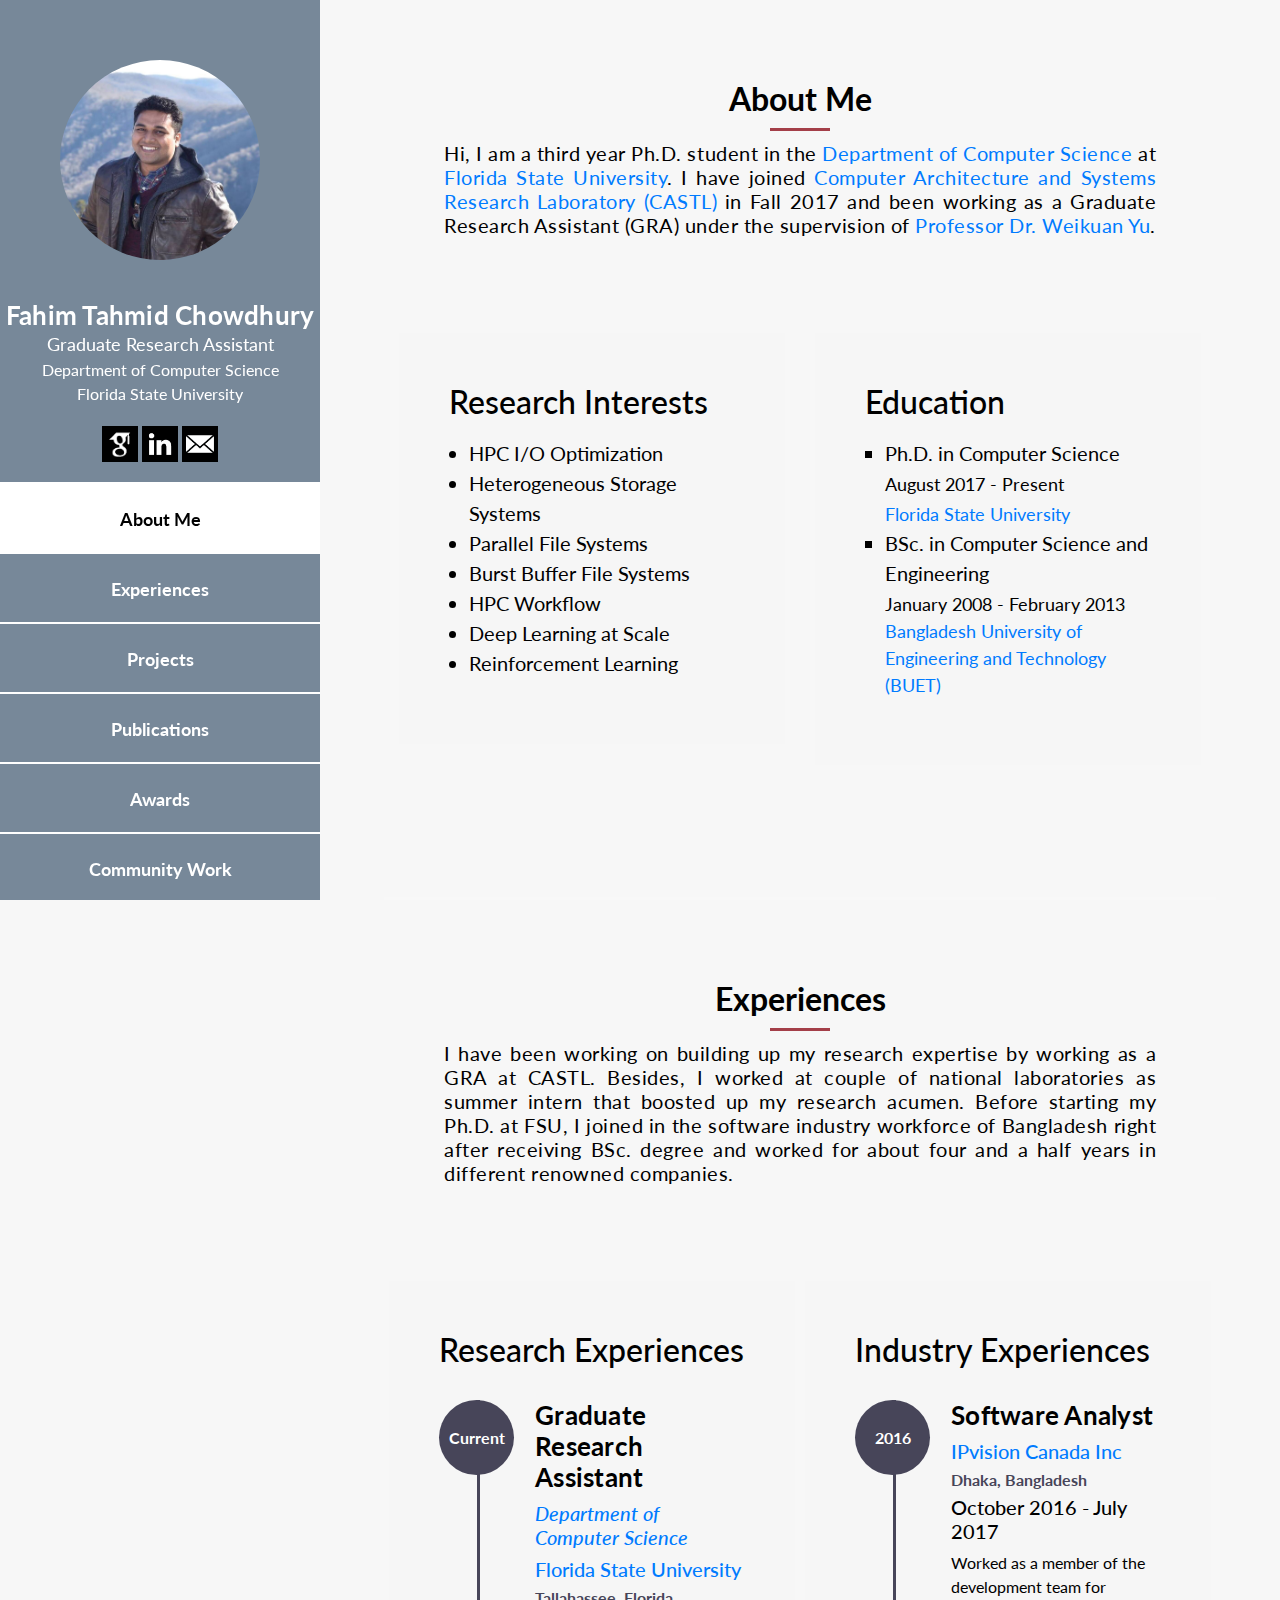
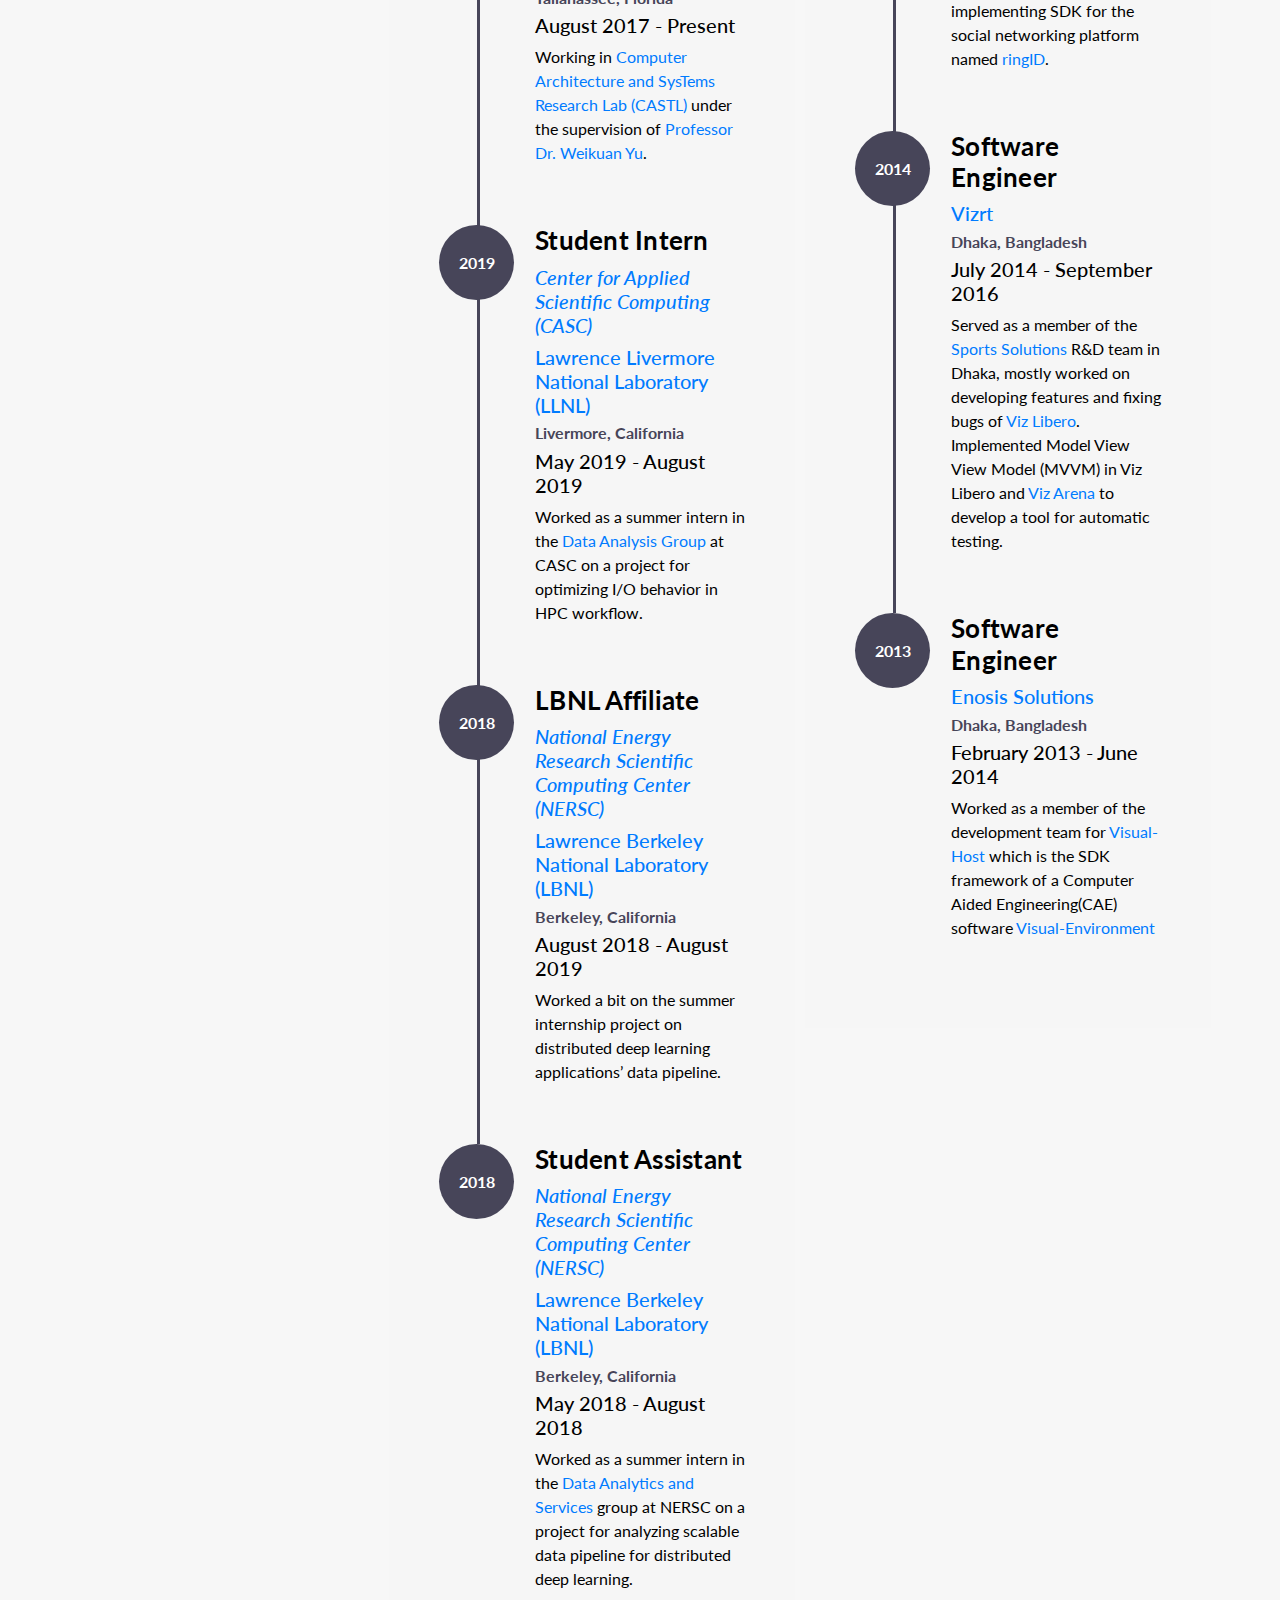
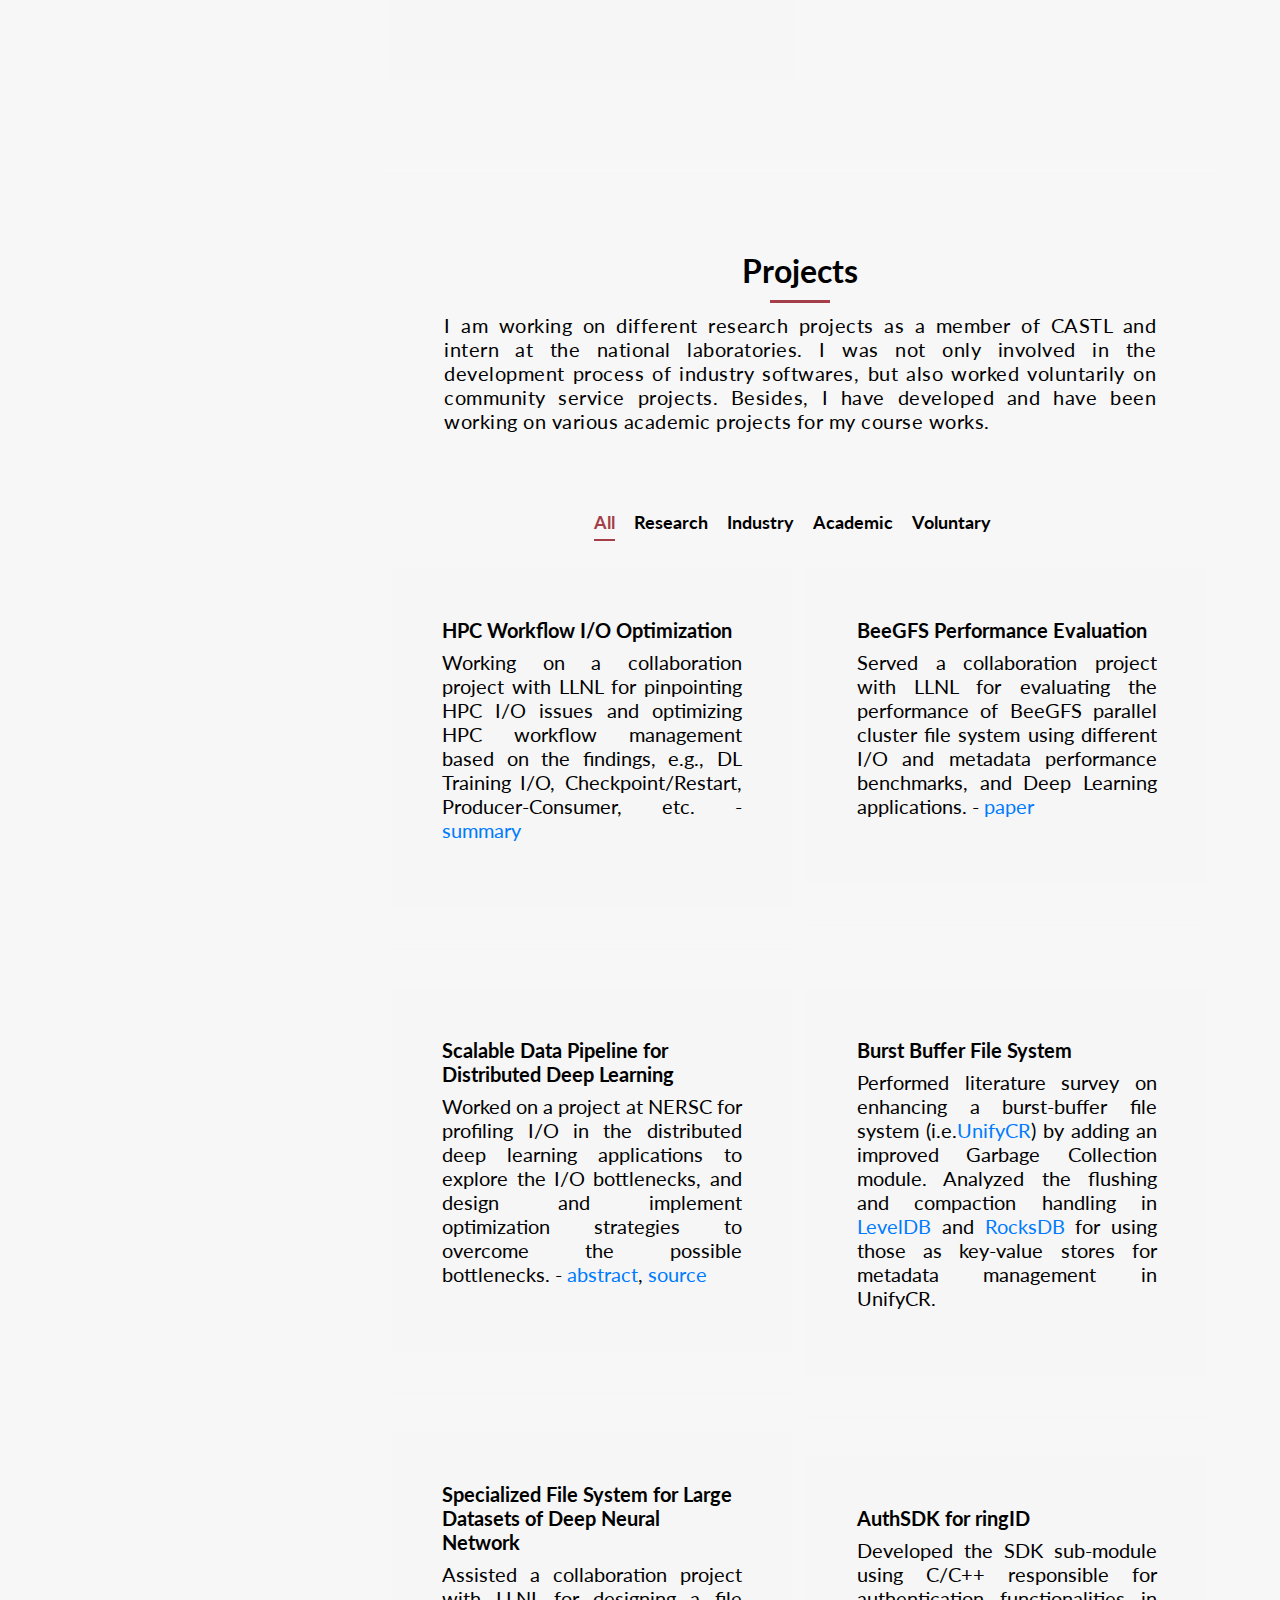
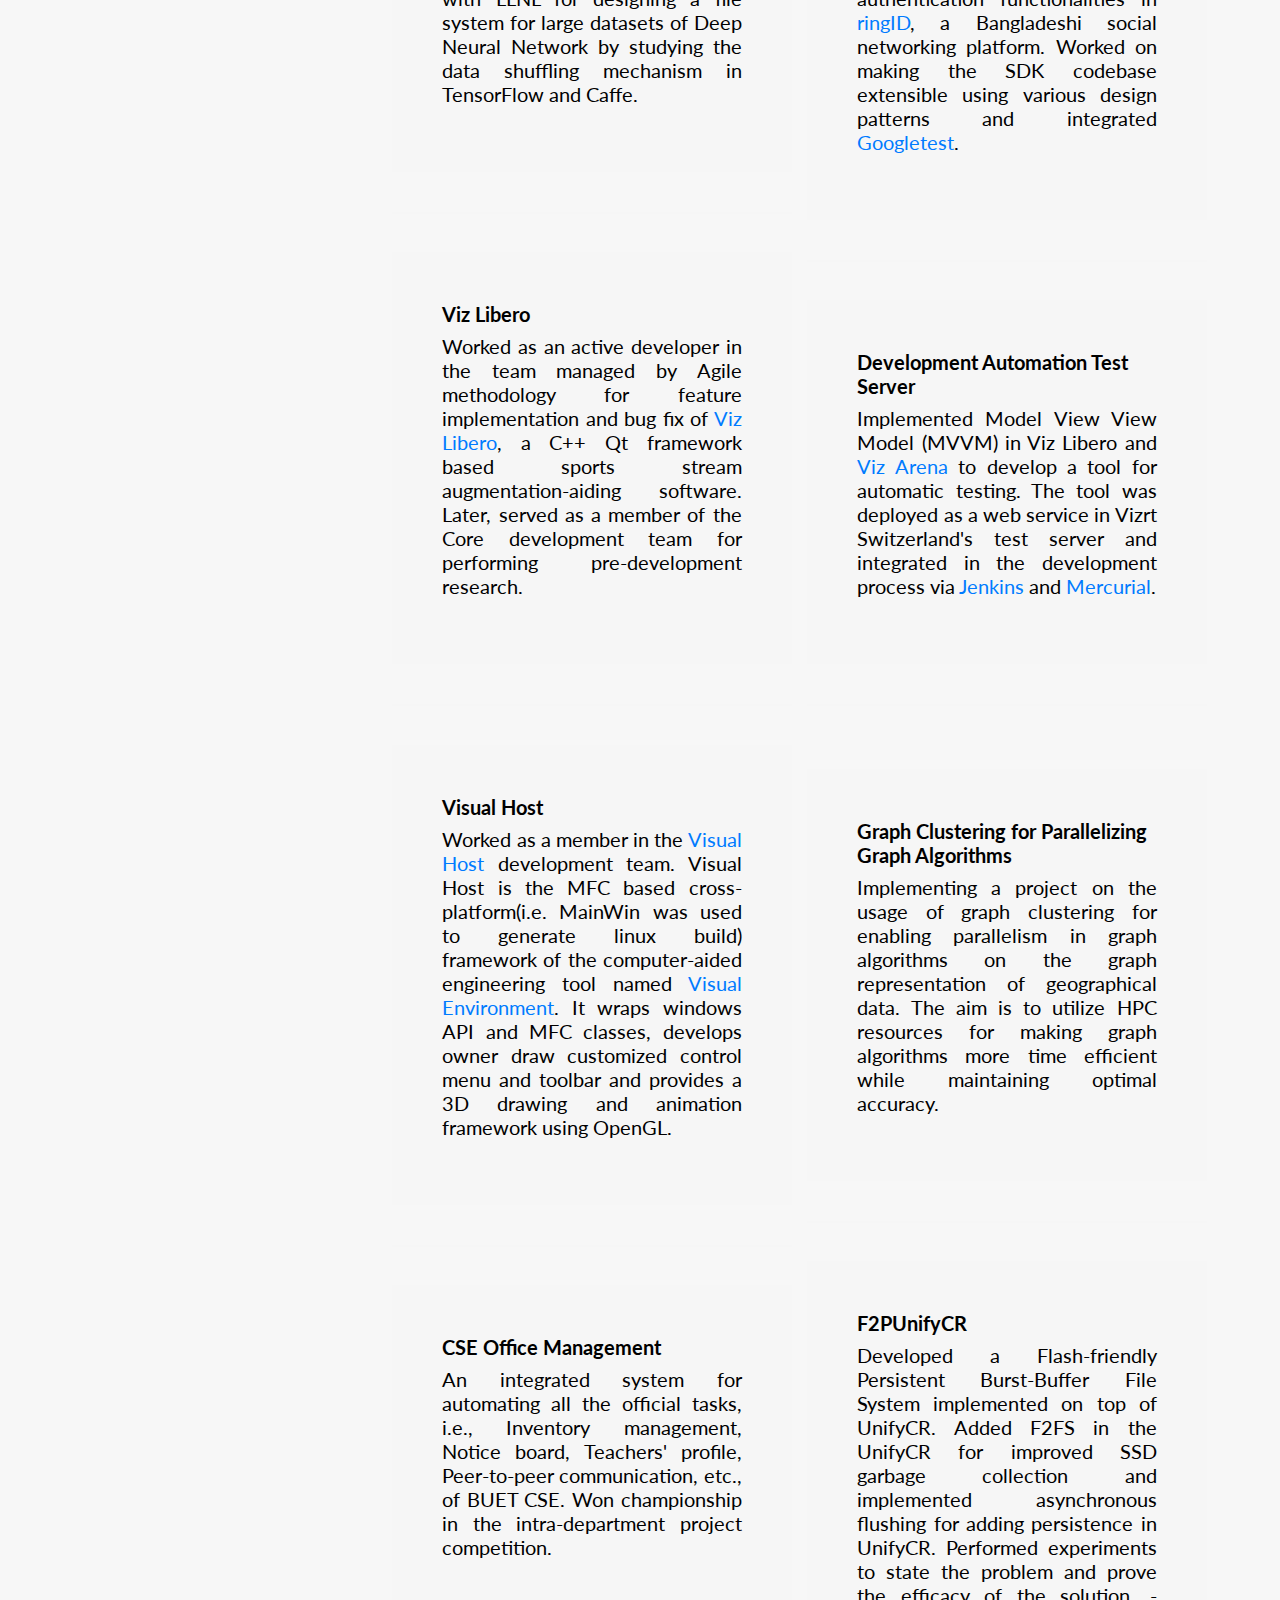
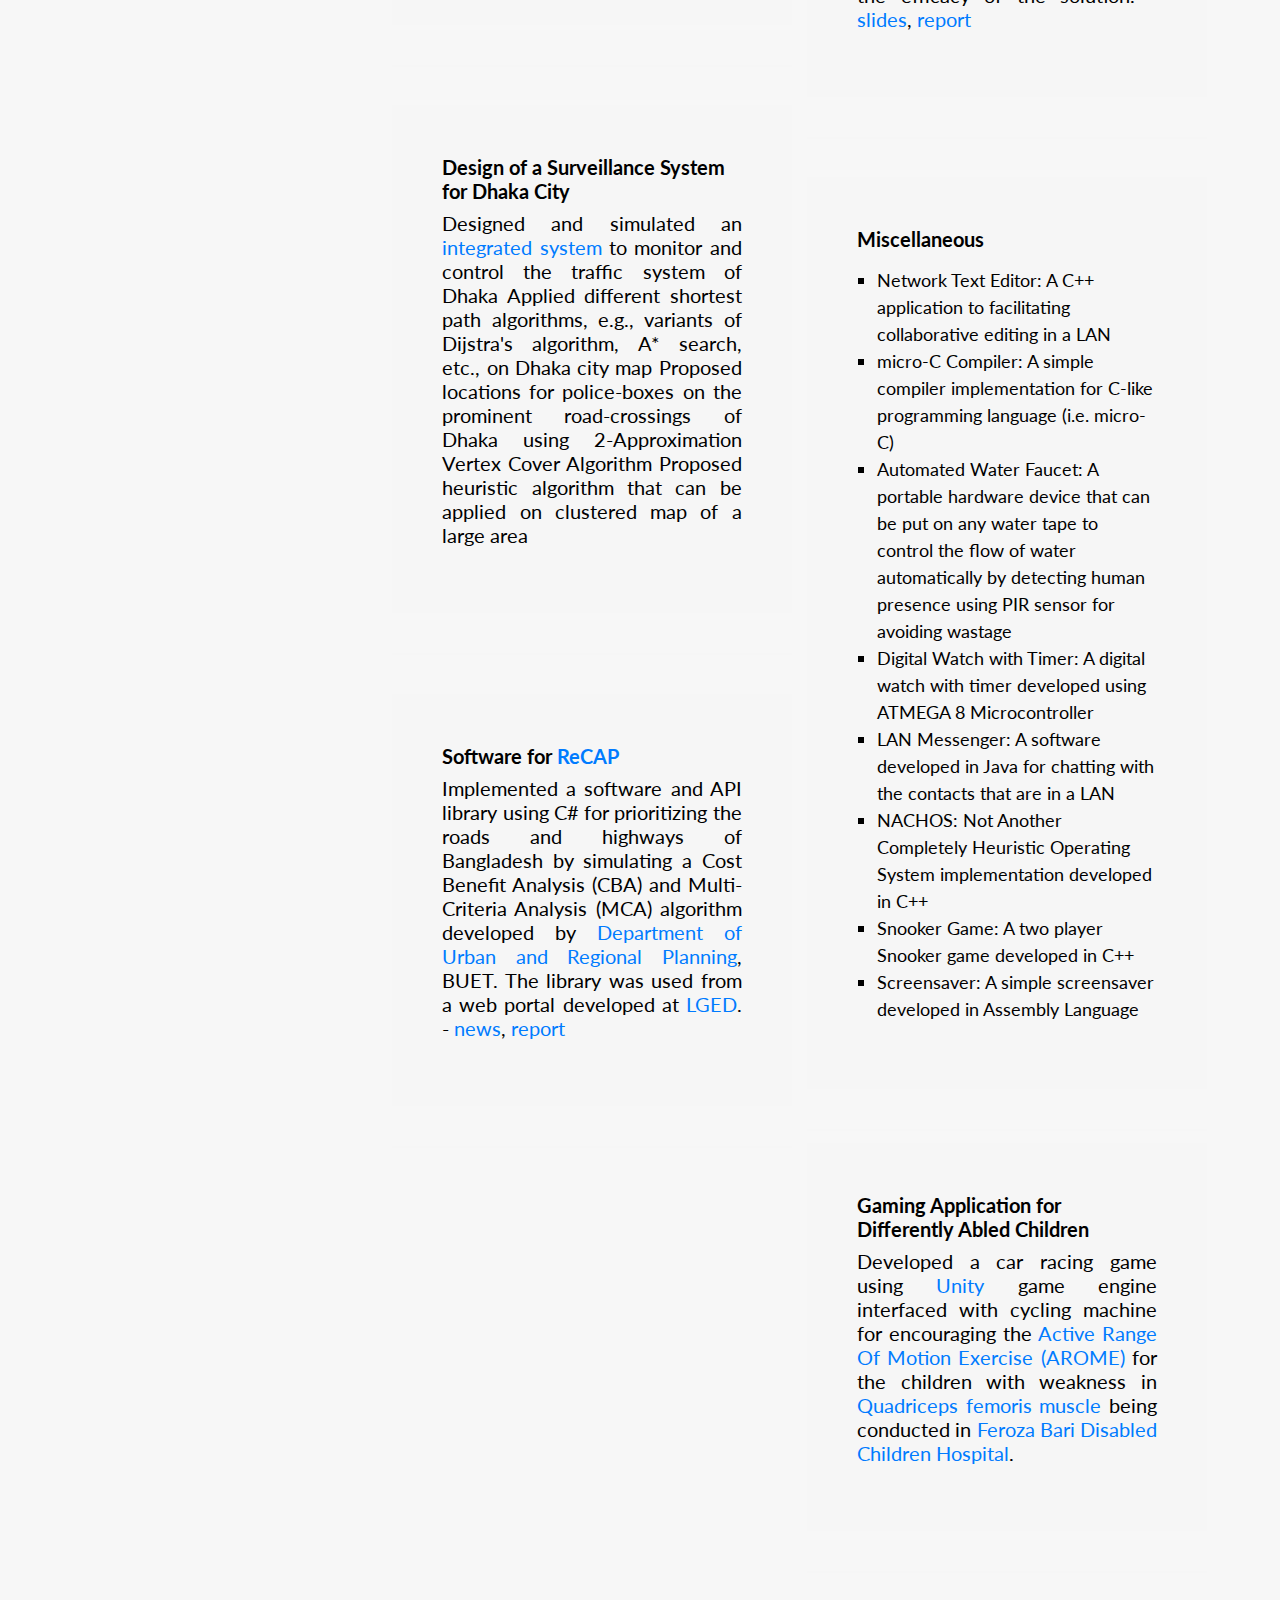
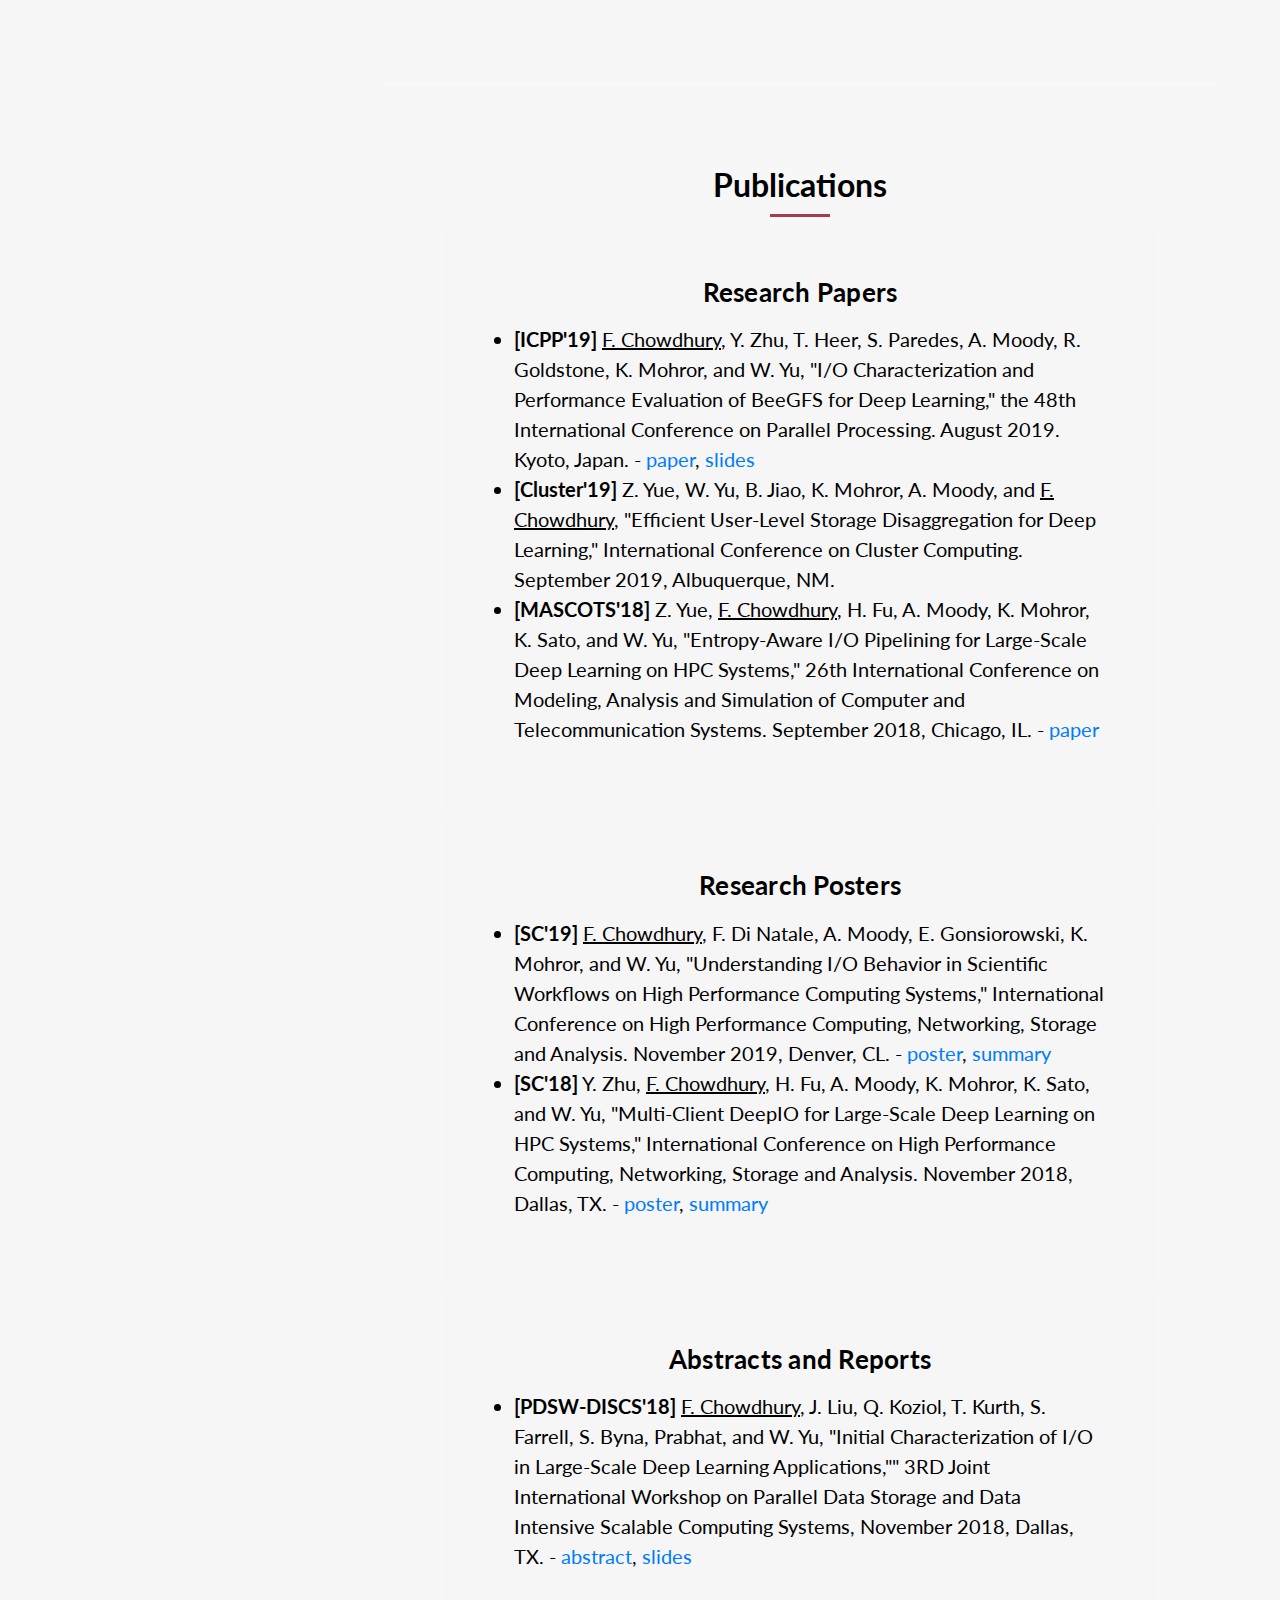
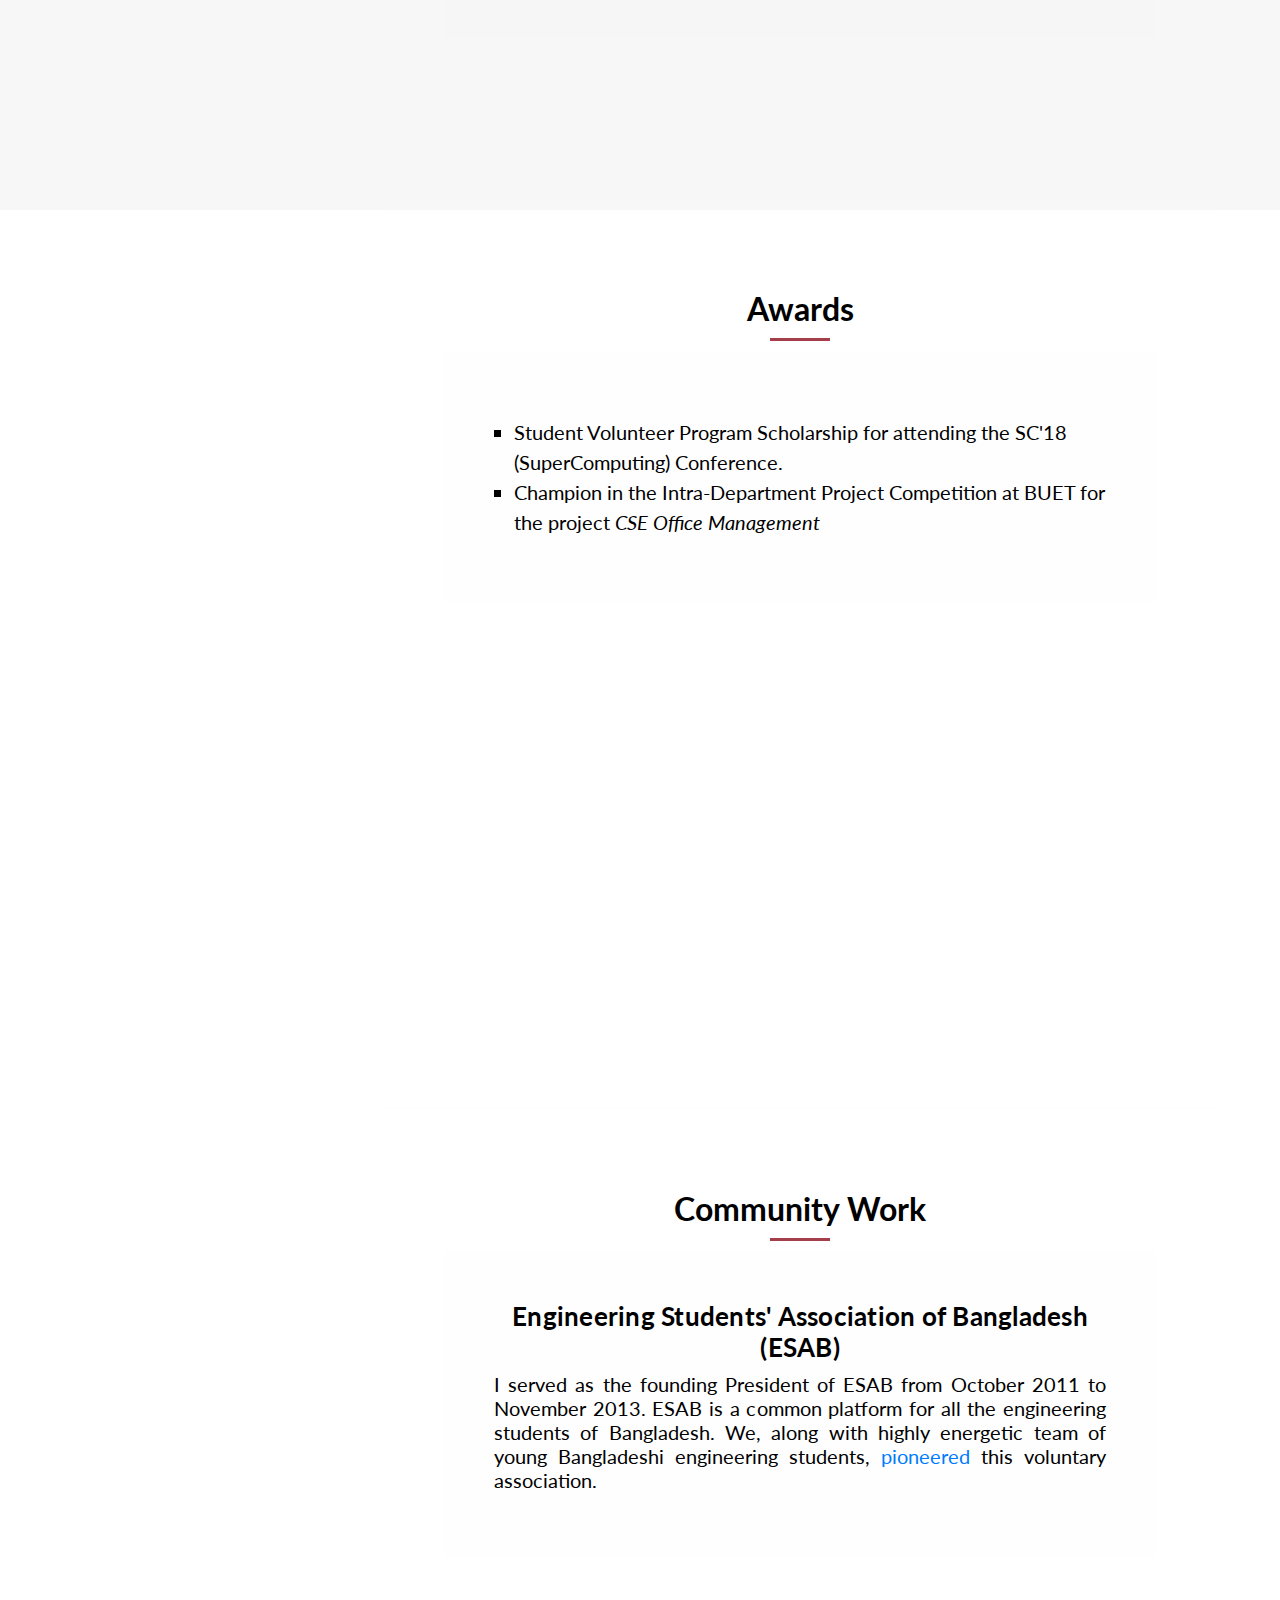
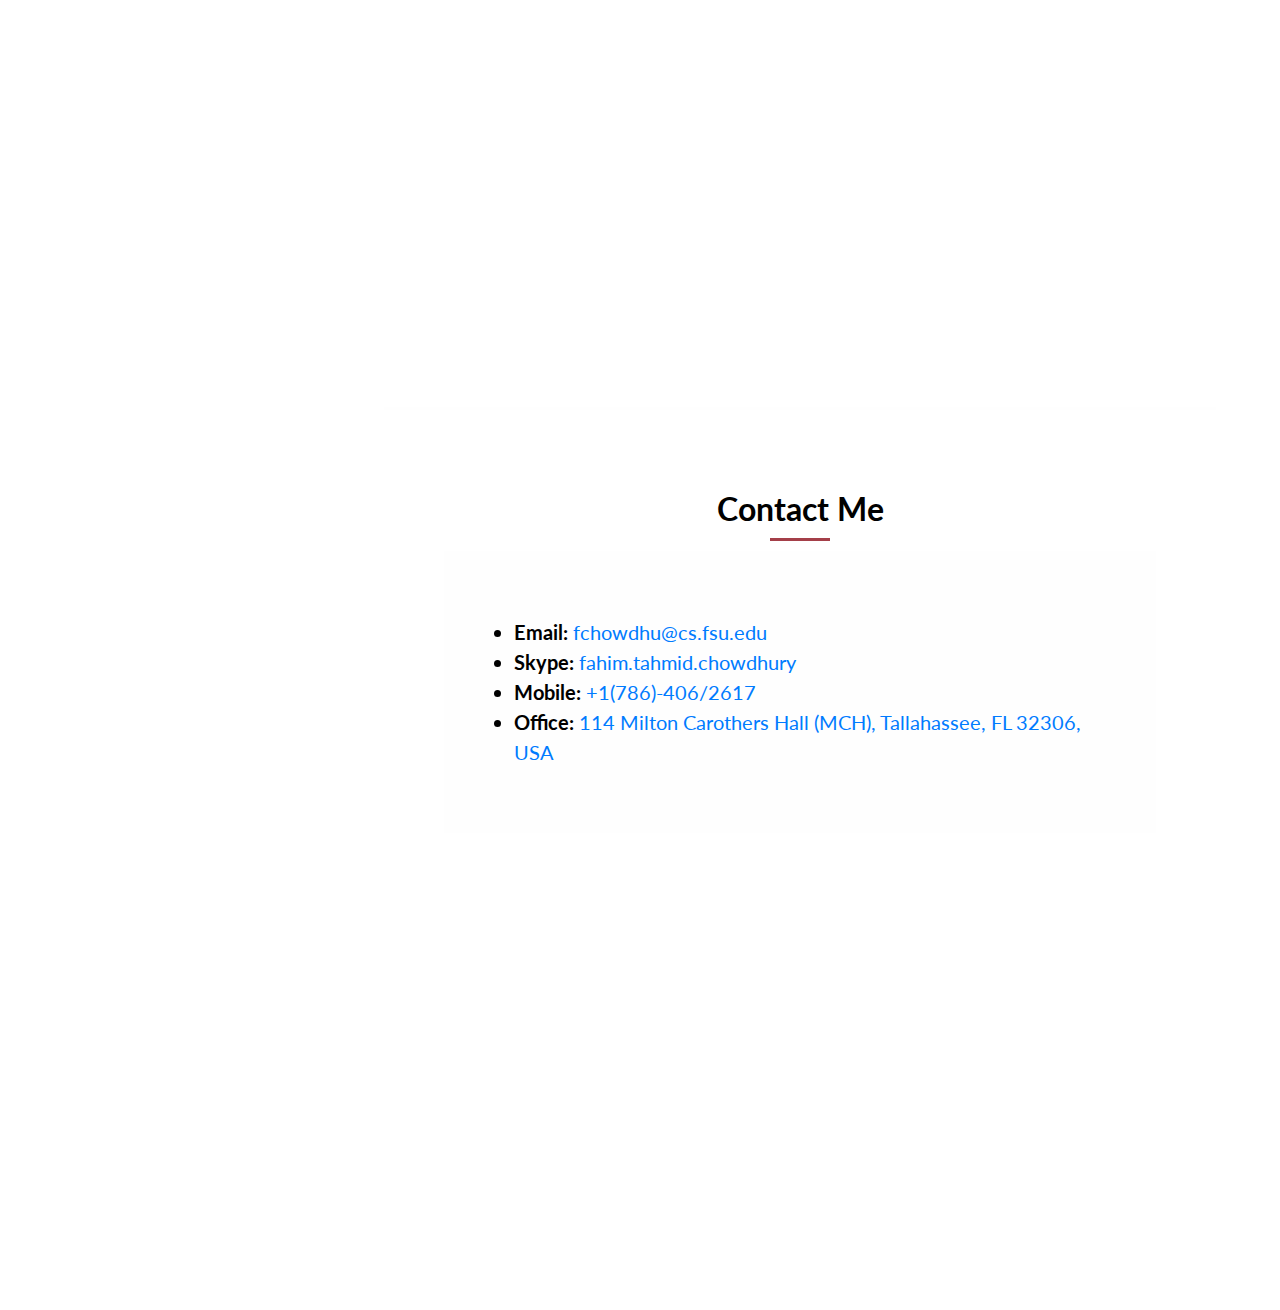
==== commit af814381: "move old website; upload new website" ====
--- a/index.html
+++ b/index.html
@@ -1,303 +1,719 @@
-<!DOCTYPE html>
-<html lang="en">
-<head>
-    <meta charset="utf-8">
-    <meta name="viewport" content="width=device-width, initial-scale=1.0">
-    <meta name="description" content="">
-    <meta name="author" content="">
-    <title>Home | Fahim Tahmid Chowdhury</title>
-    <link href="css/bootstrap.min.css" rel="stylesheet">
-    <link href="css/font-awesome.min.css" rel="stylesheet">
-    <link href="css/animate.min.css" rel="stylesheet"> 
-    <link href="css/lightbox.css" rel="stylesheet"> 
-	<link href="css/main.css" rel="stylesheet">
-	<link href="css/responsive.css" rel="stylesheet">
-	<link rel="shortcut icon" href="images/ico/favicon.ico">
-
-    <!--[if lt IE 9]>
-	    <script src="js/html5shiv.js"></script>
-	    <script src="js/respond.min.js"></script>
-    <![endif]-->       
-    <!--<link rel="shortcut icon" href="images/ico/favicon.ico">
-    <link rel="apple-touch-icon-precomposed" sizes="144x144" href="images/ico/apple-touch-icon-144-precomposed.png">
-    <link rel="apple-touch-icon-precomposed" sizes="114x114" href="images/ico/apple-touch-icon-114-precomposed.png">
-    <link rel="apple-touch-icon-precomposed" sizes="72x72" href="images/ico/apple-touch-icon-72-precomposed.png">
-    <link rel="apple-touch-icon-precomposed" href="images/ico/apple-touch-icon-57-precomposed.png">-->
-</head><!--/head-->
-
-<body>
-	<header id="header">      
-        <div class="container">
-            <div class="row">
-                <div class="col-sm-12 overflow">
-                   <!--div class="social-icons pull-right">
-                        <ul class="nav nav-pills">
-							<li><a href="http://www.linkedin.com/in/fahimtahmidchowdhury"><i class="fa fa-linkedin"></i></a></li>
-                            <li><a href="https://www.facebook.com/fahim.t.chowdhury"><i class="fa fa-facebook"></i></a></li>
-                            <!--<li><a href=""><i class="fa fa-twitter"></i></a></li>-->
-                            <!--<li><a href=""><i class="fa fa-google-plus"></i></a></li>-->
-                            <!--<li><a href=""><i class="fa fa-dribbble"></i></a></li>-->
-                        <!--/ul>
-                    </div-->
-                </div>
-             </div>
-        </div>
-        <div class="navbar navbar-inverse" role="banner">
-            <div class="container">
-                <div class="navbar-header">
-                    <button type="button" class="navbar-toggle" data-toggle="collapse" data-target=".navbar-collapse">
-                        <span class="sr-only">Toggle navigation</span>
-                        <span class="icon-bar"></span>
-                        <span class="icon-bar"></span>
-                        <span class="icon-bar"></span>
-                    </button>
-
-                    <a class="navbar-brand" href="index.html">
-                    	<h1><img height="80" width="305" src="images/logo.png" alt="logo"></h1>
-                    </a>
-                    
-                </div>
-                <div class="collapse navbar-collapse">
-                    <ul class="nav navbar-nav navbar-right">
-                        <li class="active"><a href="index.html">Home</a></li>
-						<!--<li><a href="Projects.html">Projects</a></li>-->
-                        <li><a target="_blank" href="cv/cv_fahim.pdf">CV</a></li>
-                    </ul>
-                </div>
-            </div>
-        </div>
-    </header>
-    <!--/#header-->
-
-    <section id="home-slider">
-        <div class="container">
-            <div class="main-slider">
-                <div class="slide-text">
-                    <h1>Hello I'm <b>Fahim</b></h1>
-                    <p>I'm pursuing my Ph.D. in Computer Science at Florida State University.</p>
-                    <p>Please check my <b><a href="cv/cv_fahim.pdf">CV</a></b> for more details.</p>
-                </div>
-                <img src="images/home/slider/slide1/house.png" class="img-responsive slider-house" alt="slider image">
-                <img src="images/home/slider/slide1/circle1.png" class="slider-circle1" alt="slider image">
-                <img src="images/home/slider/slide1/circle2.png" class="slider-circle2" alt="slider image">
-                <img src="images/home/slider/slide1/cloud1.png" class="slider-cloud1" alt="slider image">
-                <img src="images/home/slider/slide1/cloud2.png" class="slider-cloud2" alt="slider image">
-                <img src="images/home/slider/slide1/cloud3.png" class="slider-cloud3" alt="slider image">
-                <img src="images/home/slider/slide1/sun.png" class="slider-sun" alt="slider image">
-                <img src="images/home/cycle.png" class="slider-cycle" alt="">
-            </div>
-        </div>
-        <div class="preloader"><i class="fa fa-sun-o fa-spin"></i></div>
-    </section>
-    <!--/#home-slider-->
-
-    <!--<section id="services">
-        <div class="container">
-            <div class="row">
-                <div class="col-sm-4 text-center padding wow fadeIn" data-wow-duration="1000ms" data-wow-delay="300ms">
-                    <div class="single-service">
-                        <div class="wow scaleIn" data-wow-duration="500ms" data-wow-delay="300ms">
-                            <img src="images/home/icon1.png" alt="">
-                        </div>
-                        <h2>Incredibly Responsive</h2>
-                        <p>Ground round tenderloin flank shank ribeye. Hamkevin meatball swine. Cow shankle beef sirloin chicken ground round.</p>
-                    </div>
-                </div>
-                <div class="col-sm-4 text-center padding wow fadeIn" data-wow-duration="1000ms" data-wow-delay="600ms">
-                    <div class="single-service">
-                        <div class="wow scaleIn" data-wow-duration="500ms" data-wow-delay="600ms">
-                            <img src="images/home/icon2.png" alt="">
-                        </div>
-                        <h2>Superior Typography</h2>
-                        <p>Hamburger ribeye drumstick turkey, strip steak sausage ground round shank pastrami beef brisket pancetta venison.</p>
-                    </div>
-                </div>
-                <div class="col-sm-4 text-center padding wow fadeIn" data-wow-duration="1000ms" data-wow-delay="900ms">
-                    <div class="single-service">
-                        <div class="wow scaleIn" data-wow-duration="500ms" data-wow-delay="900ms">
-                            <img src="images/home/icon3.png" alt="">
-                        </div>
-                        <h2>Swift Page Builder</h2>
-                        <p>Venison tongue, salami corned beef ball tip meatloaf bacon. Fatback pork belly bresaola tenderloin bone pork kevin shankle.</p>
-                    </div>
-                </div>
-            </div>
-        </div>
-    </section>
-    <!--/#services-->
-
-    <!--<section id="action" class="responsive">
-        <div class="vertical-center">
-             <div class="container">
-                <div class="row">
-                    <div class="action take-tour">
-                        <div class="col-sm-7 wow fadeInLeft" data-wow-duration="500ms" data-wow-delay="300ms">
-                            <h1 class="title">Triangle Corporate Template</h1>
-                            <p>A responsive, retina-ready &amp; wide multipurpose template.</p>
-                        </div>
-                        <div class="col-sm-5 text-center wow fadeInRight" data-wow-duration="500ms" data-wow-delay="300ms">
-                            <div class="tour-button">
-                                <a href="#" class="btn btn-common">TAKE THE TOUR</a>
-                             </div>
-                        </div>
-                    </div>
-                </div>
-            </div>
-        </div>
-   </section>
-    <!--/#action-->
-
-    <!--<section id="features">
-        <div class="container">
-            <div class="row">
-                <div class="single-features">
-                    <div class="col-sm-5 wow fadeInLeft" data-wow-duration="500ms" data-wow-delay="300ms">
-                        <img src="images/home/image1.png" class="img-responsive" alt="">
-                    </div>
-                    <div class="col-sm-6 wow fadeInRight" data-wow-duration="500ms" data-wow-delay="300ms">
-                        <h2>Experienced and Enthusiastic</h2>
-                        <P>Pork belly leberkas cow short ribs capicola pork loin. Doner fatback frankfurter jerky meatball pastrami bacon tail sausage. Turkey fatback ball tip, tri-tip tenderloin drumstick salami strip steak.</P>
-                    </div>
-                </div>
-                <div class="single-features">
-                    <div class="col-sm-6 col-sm-offset-1 align-right wow fadeInLeft" data-wow-duration="500ms" data-wow-delay="300ms">
-                        <h2>Built for the Responsive Web</h2>
-                        <P>Mollit eiusmod id chuck turducken laboris meatloaf pork loin tenderloin swine. Pancetta excepteur fugiat strip steak tri-tip. Swine salami eiusmod sint, ex id venison non. Fugiat ea jowl cillum meatloaf.</P>
-                    </div>
-                    <div class="col-sm-5 wow fadeInRight" data-wow-duration="500ms" data-wow-delay="300ms">
-                        <img src="images/home/image2.png" class="img-responsive" alt="">
-                    </div>
-                </div>
-                <div class="single-features">
-                    <div class="col-sm-5 wow fadeInLeft" data-wow-duration="500ms" data-wow-delay="300ms">
-                        <img src="images/home/image3.png" class="img-responsive" alt="">
-                    </div>
-                    <div class="col-sm-6 wow fadeInRight" data-wow-duration="500ms" data-wow-delay="300ms">
-                        <h2>Experienced and Enthusiastic</h2>
-                        <P>Ut officia cupidatat anim excepteur fugiat cillum ea occaecat rump pork chop tempor. Ut tenderloin veniam commodo. Shankle aliquip short ribs, chicken eiusmod exercitation shank landjaeger spare ribs corned beef.</P>
-                    </div>
-                </div>
-            </div>
-        </div>
-    </section>
-     <!--/#features-->
-
-    <!--<section id="clients">
-        <div class="container">
-            <div class="row">
-                <div class="col-sm-12">
-                    <div class="clients text-center wow fadeInUp" data-wow-duration="500ms" data-wow-delay="300ms">
-                        <p><img src="images/home/clients.png" class="img-responsive" alt=""></p>
-                        <h1 class="title">Happy Clients</h1>
-                        <p>Sed do eiusmod tempor incididunt ut labore et dolore magna aliqua. <br> Ut enim ad minim veniam, quis nostrud </p>
-                    </div>
-                    <div class="clients-logo wow fadeIn" data-wow-duration="1000ms" data-wow-delay="600ms">
-                        <div class="col-xs-3 col-sm-2">
-                            <a href="#"><img src="images/home/client1.png" class="img-responsive" alt=""></a>
-                        </div>
-                        <div class="col-xs-3 col-sm-2">
-                            <a href="#"><img src="images/home/client2.png" class="img-responsive" alt=""></a>
-                        </div>
-                         <div class="col-xs-3 col-sm-2">
-                            <a href="#"><img src="images/home/client3.png" class="img-responsive" alt=""></a>
-                        </div>
-                         <div class="col-xs-3 col-sm-2">
-                            <a href="#"><img src="images/home/client4.png" class="img-responsive" alt=""></a>
-                        </div>
-                         <div class="col-xs-3 col-sm-2">
-                            <a href="#"><img src="images/home/client5.png" class="img-responsive" alt=""></a>
-                        </div>
-                         <div class="col-xs-3 col-sm-2">
-                            <a href="#"><img src="images/home/client6.png" class="img-responsive" alt=""></a>
-                        </div>
-                    </div>
-                </div>
-            </div>
-        </div>
-     </section>
-    <!--/#clients-->
-
-    <footer id="footer">
-        <div class="container">
-            <div class="row">
-                <div class="col-sm-12 text-center bottom-separator">
-                    <img src="images/home/under.png" class="img-responsive inline" alt="">
-                </div>
-                <!--<div class="col-md-4 col-sm-6">
-                    <div class="testimonial bottom">
-                        <h2>Testimonial</h2>
-                        <div class="media">
-                            <div class="pull-left">
-                                <a href="#"><img src="images/home/profile1.png" alt=""></a>
-                            </div>
-                            <div class="media-body">
-                                <blockquote>Nisi commodo bresaola, leberkas venison eiusmod bacon occaecat labore tail.</blockquote>
-                                <h3><a href="#">- Jhon Kalis</a></h3>
-                            </div>
-                         </div>
-                        <div class="media">
-                            <div class="pull-left">
-                                <a href="#"><img src="images/home/profile2.png" alt=""></a>
-                            </div>
-                            <div class="media-body">
-                                <blockquote>Capicola nisi flank sed minim sunt aliqua rump pancetta leberkas venison eiusmod.</blockquote>
-                                <h3><a href="">- Abraham Josef</a></h3>
-                            </div>
-                        </div>   
-                    </div> 
-                </div>
-                <div class="col-md-3 col-sm-6">
-                    <div class="contact-info bottom">
-                        <h2>Contacts</h2>
-                        <address>
-                        E-mail: <a href="mailto:someone@example.com">email@email.com</a> <br> 
-                        Phone: +1 (123) 456 7890 <br> 
-                        Fax: +1 (123) 456 7891 <br> 
-                        </address>
-
-                        <h2>Address</h2>
-                        <address>
-                        Unit C2, St.Vincent's Trading Est., <br> 
-                        Feeder Road, <br> 
-                        Bristol, BS2 0UY <br> 
-                        United Kingdom <br> 
-                        </address>
-                    </div>
-                </div>
-                <div class="col-md-4 col-sm-12">
-                    <div class="contact-form bottom">
-                        <h2>Send a message</h2>
-                        <form id="main-contact-form" name="contact-form" method="post" action="sendemail.php">
-                            <div class="form-group">
-                                <input type="text" name="name" class="form-control" required="required" placeholder="Name">
-                            </div>
-                            <div class="form-group">
-                                <input type="email" name="email" class="form-control" required="required" placeholder="Email Id">
-                            </div>
-                            <div class="form-group">
-                                <textarea name="message" id="message" required="required" class="form-control" rows="8" placeholder="Your text here"></textarea>
-                            </div>                        
-                            <div class="form-group">
-                                <input type="submit" name="submit" class="btn btn-submit" value="Submit">
-                            </div>
-                        </form>
-                    </div>
-                </div>-->
-                <div class="col-sm-12">
-                    <div class="copyright-text text-center">
-                        <p>&copy; Fahim Tahmid Chowdhury 2019. All Rights Reserved.</p>
-                        <p>Designed by <a target="_blank" href="http://www.themeum.com">Themeum</a></p>
-                    </div>
-                </div>
-            </div>
-        </div>
-    </footer>
-    <!--/#footer-->
-
-    <script type="text/javascript" src="js/jquery.js"></script>
-    <script type="text/javascript" src="js/bootstrap.min.js"></script>
-    <script type="text/javascript" src="js/lightbox.min.js"></script>
-    <script type="text/javascript" src="js/wow.min.js"></script>
-    <script type="text/javascript" src="js/main.js"></script>   
-</body>
-</html>
+<!DOCTYPE html>
+<html lang="en">
+  <head>
+    <meta charset="utf-8" />
+    <meta
+      name="viewport"
+      content="width=device-width, initial-scale=1, shrink-to-fit=no"
+    />
+    <meta name="description" content="" />
+    <meta name="author" content="" />
+    <link
+      href="https://fonts.googleapis.com/css?family=Lato:100,300,400,700,900"
+      rel="stylesheet"
+    />
+
+    <title>Fahim Tahmid Chowdhury</title>
+    <!-- Bootstrap core CSS -->
+    <link href="vendor/bootstrap/css/bootstrap.min.css" rel="stylesheet" />
+
+    <!-- Additional CSS Files -->
+    <link rel="stylesheet" href="assets/css/fontawesome.css" />
+    <link rel="stylesheet" href="assets/css/templatemo-style.css" />
+    <link rel="stylesheet" href="assets/css/owl.css" />
+    <link rel="stylesheet" href="assets/css/lightbox.css" />
+  </head>
+
+  <body>
+    <div id="page-wraper">
+      <!-- Sidebar Menu -->
+      <div class="responsive-nav">
+        <i class="fa fa-bars" id="menu-toggle"></i>
+        <div id="menu" class="menu">
+          <i class="fa fa-times" id="menu-close"></i>
+          <div class="container">
+            <div class="image">
+              <a href="#"><img src="assets/images/author-image.jpg" alt="" /></a>
+            </div>
+            <div class="author-content">
+              <h4 style="color:white">Fahim Tahmid Chowdhury</h4>
+              <div style="color:white;font-size:18px">Graduate Research Assistant</div>
+              <div><a onmouseover="this.style.textDecoration='underline';"
+              onmouseout="this.style.textDecoration='none';"
+              href="cs.fsu.edu">Department of Computer Science</a></div>
+              <div><a onmouseover="this.style.textDecoration='underline';"
+              onmouseout="this.style.textDecoration='none';"
+              href="www.fsu.edu">Florida State University</a></div>
+            </div>
+            <div style="margin-top:-40px;margin-bottom:20px" class="social-network">
+              <ul class="social-icons">
+                <li>
+                  <a target="_blank" href="http://scholar.google.com/citations?hl=en&user=DqnbeKEAAAAJ"><i class="fa">
+                    <img style='height:100%; width:100%;' src="assets/images/google-scholar-logo-white.png"
+                    onmouseover="this.src='assets/images/google-scholar-logo-black.png'"
+                    onmouseout="this.src='assets/images/google-scholar-logo-white.png'"/>
+                  </i></a>
+                  <a target="_blank" href="http://www.linkedin.com/in/fahimtahmidchowdhury"><i class="fa">
+                  <img style='height:100%; width:100%;' src="assets/images/linkedin-logo-white.png"
+                    onmouseover="this.src='assets/images/linkedin-logo-black.png'"
+                    onmouseout="this.src='assets/images/linkedin-logo-white.png'"/>
+                  </i></a>
+                  <a target="_blank" href="mailto:fchowdhu@cs.fsu.edu"><i class="fa">
+                  <img style='height:100%; width:100%;' src="assets/images/mail-logo-white.png"
+                    onmouseover="this.src='assets/images/mail-logo-black.png'"
+                    onmouseout="this.src='assets/images/mail-logo-white.png'"/>
+                    </i></a>
+                </li>
+              </ul>
+            </div>
+            <nav class="main-nav" role="navigation">
+              <ul class="main-menu">
+                <li><a href="#section1">About Me</a></li>
+                <li><a href="#section2">Experiences</a></li>
+                <li><a href="#section3">Projects</a></li>
+                <li><a href="#section4">Publications</a></li>
+                <li><a href="#section5">Awards</a></li>
+                <li><a href="#section6">Community Work</a></li>
+                <li><a href="#section7">Contact Me</a></li>
+              </ul>
+            </nav>
+            <!--<div class="copyright-text">
+              <p style="color:white">Copyright 2019 Reflux Design</p>
+            </div>-->
+          </div>
+        </div>
+      </div>
+
+      <section class="section about-me" data-section="section1">
+        <div class="container">
+          <div class="section-heading">
+            <h2>About Me</h2>
+            <div class="line-dec"></div>
+            <span>
+            <p style="font-size:20px;text-align:justify">
+            Hi, I am a third year Ph.D. student in the
+            <a href="http://www.cs.fsu.edu">Department of Computer Science</a>
+            at <a href="http://www.fsu.edu">Florida State University</a>.
+            I have joined <a href="http://castl.cs.fsu.edu">Computer Architecture and Systems
+            Research Laboratory (CASTL)</a> in Fall 2017 and been working
+            as a Graduate Research Assistant (GRA) under the supervision of
+            <a href="http://www.cs.fsu.edu/~yuw">Professor Dr. Weikuan Yu</a>.
+            </p>
+            </span>
+          </div>
+          <div class="left-image-post">
+            <div class="row">
+            <div class="col-md-6">
+              <div class="service-item">
+                <h2>Research Interests</h2>
+                  <p>
+                    <ul style="font-size:20px;margin-left:20px;color:black;list-style-type:disc;">
+                      <li>HPC I/O Optimization</li>
+                      <li>Heterogeneous Storage Systems</li>
+                      <li>Parallel File Systems</li>
+                      <li>Burst Buffer File Systems</li>
+                      <li>HPC Workflow</li>
+                      <li>Deep Learning at Scale</li>
+                      <li>Reinforcement Learning</li>
+                    </ul>
+                  </p>
+                </div>
+              </div>
+              <div class="col-md-6">
+                <div class="service-item">
+                  <h2>Education</h2>
+                  <p>
+                    <ul style="font-size:20px;margin-left:20px;color:black;list-style-type:square;">
+                      <li>Ph.D. in Computer Science</li>
+                      <li style="font-size:18px;display:inline-block">August 2017 - Present</li><br/>
+                      <li style="font-size:18px;display:inline-block"><a target="_blank" href="http://www.fsu.edu">Florida State University</a></li>
+                      <li>BSc. in Computer Science and Engineering</li>
+                      <li style="font-size:18px;display:inline-block">January 2008 - February 2013</li><br/>
+                      <li style="font-size:18px;display:inline-block"><a target="_blank" href="http://www.buet.ac.bd">Bangladesh University of Engineering and Technology (BUET)</a></li>
+                    </ul>
+                  </p>
+                </div>
+              </div>
+            </div>
+          </div>
+        </div>
+      </section>
+
+      <section class="section my-services" data-section="section2">
+        <div class="container">
+          <div class="section-heading">
+            <h2>Experiences</h2>
+            <div class="line-dec"></div>
+            <span>
+            <p style="font-size:20px;text-align:justify">
+            I have been working on building up my research expertise by working as a GRA at CASTL.
+            Besides, I worked at couple of national laboratories as summer intern that boosted up
+            my research acumen.
+            Before starting my Ph.D. at FSU, I joined in the software industry workforce of Bangladesh
+            right after receiving BSc. degree and worked for about four and a half years in different
+            renowned companies.
+            </p>
+            </span>
+          </div>
+          <div class="row">
+            <div class="col-md-6">
+              <div class="service-item">
+                <h2>Research Experiences</h2>
+                <div class="timeline">
+                  <div class="timeline-wrapper">
+                      <div class="timeline-yr">
+                          <span>Current</span>
+                      </div>
+                      <div class="timeline-info">
+                          <h4><span>Graduate Research Assistant</h4>
+                          <h5 style="font-style:italic"><a target="_blank" href="http://www.cs.fsu.edu">Department of Computer Science</a></h5>
+                          <h5><a target="_blank" href="http://www.fsu.edu">Florida State University</a></h5>
+                          <small>Tallahassee, Florida</small>
+                          <h5>August 2017 - Present</h5>
+                          <p>
+                          Working in <a target="_blank" href="http://www.castl.cs.fsu.edu">Computer Architecture and SysTems Research Lab (CASTL)</a>
+                          under the supervision of <a target="_blank" href="http://www.cs.fsu.edu/~yuw">Professor Dr. Weikuan Yu</a>.
+                          </p>
+                      </div>
+                  </div>
+
+                  <div class="timeline-wrapper">
+                      <div class="timeline-yr">
+                          <span>2019</span>
+                      </div>
+                      <div class="timeline-info">
+                          <h4><span>Student Intern</h4>
+                          <h5 style="font-style:italic"><a target="_blank" href="http://computing.llnl.gov/casc">Center for Applied Scientific Computing (CASC)</a></h5>
+                          <h5><a target="_blank" href="http://www.llnl.gov">Lawrence Livermore National Laboratory (LLNL)</a></h5>
+                          <small>Livermore, California</small>
+                          <h5>May 2019 - August 2019</h5>
+                          <p>
+                          Worked as a summer intern in the <a target="_blank" href="https://computing.llnl.gov/casc/data-analysis-group">Data Analysis Group</a> at CASC on a project
+                          for optimizing I/O behavior in HPC workflow.
+                          </p>
+                      </div>
+                  </div>
+
+                  <div class="timeline-wrapper">
+                      <div class="timeline-yr">
+                          <span>2018</span>
+                      </div>
+                      <div class="timeline-info">
+                          <h4><span>LBNL Affiliate</h4>
+                          <h5 style="font-style:italic"><a target="_blank" href="http://www.nersc.gov">National Energy Research Scientific Computing Center (NERSC)</a></h5>
+                          <h5><a target="_blank" href="http://www.lbl.gov">Lawrence Berkeley National Laboratory (LBNL)</a></h5>
+                          <small>Berkeley, California</small>
+                          <h5>August 2018 - August 2019</h5>
+                          <p>
+                          Worked a bit on the summer internship project on distributed deep learning applications’ data pipeline.
+                          </p>
+                      </div>
+                  </div>
+
+                  <div class="timeline-wrapper">
+                      <div class="timeline-yr">
+                          <span>2018</span>
+                      </div>
+                      <div class="timeline-info">
+                          <h4><span>Student Assistant</h4>
+                          <h5 style="font-style:italic"><a target="_blank" href="http://www.nersc.gov">National Energy Research Scientific Computing Center (NERSC)</a></h5>
+                          <h5><a target="_blank" href="http://www.lbl.gov">Lawrence Berkeley National Laboratory (LBNL)</a></h5>
+                          <small>Berkeley, California</small>
+                          <h5>May 2018 - August 2018</h5>
+                          <p>
+                          Worked as a summer intern in the
+                          <a target="_blank" href="http://www.nersc.gov/users/data-analytics">Data Analytics and Services</a>
+                          group at NERSC on a project for analyzing scalable data pipeline for
+                          distributed deep learning.
+                          </p>
+                      </div>
+                  </div>
+
+                </div>
+              </div>
+            </div>
+            <div class="col-md-6">
+              <div class="service-item">
+                <h2>Industry Experiences</h2>
+                <div class="timeline">
+                  <div class="timeline-wrapper">
+                      <div class="timeline-yr">
+                          <span>2016</span>
+                      </div>
+                      <div class="timeline-info">
+                          <h4><span>Software Analyst</h4>
+                          <h5><a target="_blank" href="http://www.ipvision.ca">IPvision Canada Inc</a></h5>
+                          <small>Dhaka, Bangladesh</small>
+                          <h5>October 2016 - July 2017</h5>
+                          <p>
+                          Worked as a member of the development team for implementing SDK for
+                          the social networking platform named <a target="_blank" href="http://www.ringid.com">ringID</a>.
+                          </p>
+                      </div>
+                  </div>
+
+                  <div class="timeline-wrapper">
+                      <div class="timeline-yr">
+                          <span>2014</span>
+                      </div>
+                      <div class="timeline-info">
+                          <h4><span>Software Engineer</h4>
+                          <h5><a target="_blank" href="http://www.vizrt.com">Vizrt</a></h5>
+                          <small>Dhaka, Bangladesh</small>
+                          <h5>July 2014 - September 2016</h5>
+                          <p>
+                          Served as a member of the <a target="_blank" href="http://www.vizrt.com/sports">Sports Solutions</a>
+                          R&D team in Dhaka, mostly worked on developing features and fixing bugs of <a target="_blank" href="http://www.vizrt.com/products/viz-libero">Viz Libero</a>.
+                          Implemented Model View View Model (MVVM) in Viz Libero and <a target="_blank" href="http://www.vizrt.com/products/viz-arena">Viz Arena</a> to develop
+                          a tool for automatic testing.
+                          </p>
+                      </div>
+                  </div>
+
+                  <div class="timeline-wrapper">
+                      <div class="timeline-yr">
+                          <span>2013</span>
+                      </div>
+                      <div class="timeline-info">
+                          <h4><span>Software Engineer</h4>
+                          <h5><a target="_blank" href="http://www.enosisbd.com">Enosis Solutions</a></h5>
+                          <small>Dhaka, Bangladesh</small>
+                          <h5>February 2013 - June 2014</h5>
+                          <p>Worked as a member of the development team for
+                          <a target="_blank" href="http://www.enosisbd.com/downloads/dev_engineering.pdf">Visual-Host</a>
+                          which is the SDK framework of a Computer Aided Engineering(CAE) software
+                          <a target="_blank" href="https://www.esi-group.com/software-solutions/virtual-integration-platform/multi-domain-simulation/visual-environment">Visual-Environment</a></p>
+                      </div>
+                  </div>
+                </div>
+              </div>
+            </div>
+          </div>
+        </div>
+      </section>
+
+      <section class="section my-work" data-section="section3">
+        <div class="container">
+          <div class="section-heading">
+            <h2>Projects</h2>
+            <div class="line-dec"></div>
+            <span>
+            <p style="font-size:20px;text-align:justify">
+            I am working on different research projects as a member of CASTL and intern at the national laboratories.
+            I was not only involved in the development process of industry softwares, but also worked voluntarily
+            on community service projects.
+            Besides, I have developed and have been working on various academic projects for my course works.
+            </p>
+            </span>
+          </div>
+          <div class="row">
+            <div class="isotope-wrapper">
+              <form class="isotope-toolbar">
+                <label
+                  ><input
+                    type="radio"
+                    data-type="*"
+                    checked=""
+                    name="isotope-filter"
+                  />
+                  <span>All</span></label
+                >
+                <label
+                  ><input
+                    type="radio"
+                    data-type="research"
+                    name="isotope-filter"
+                  />
+                  <span>Research</span></label
+                >
+                <label
+                  ><input
+                    type="radio"
+                    data-type="industry"
+                    name="isotope-filter"
+                  />
+                  <span>Industry</span></label
+                >
+                <label
+                  ><input
+                    type="radio"
+                    data-type="academic"
+                    name="isotope-filter"
+                  />
+                  <span>Academic</span></label
+                >
+                <label
+                  ><input
+                    type="radio"
+                    data-type="voluntary"
+                    name="isotope-filter"
+                  />
+                  <span>Voluntary</span></label
+                >
+              </form>
+
+              <div class="isotope-box">
+                <div class="isotope-item" data-type="research">
+                  <div class="service-item">
+                    <h5><b>HPC Workflow I/O Optimization</b></h5>
+                    <p style="font-size:20px;text-align:justify">
+                    Working on a collaboration project with LLNL for pinpointing HPC I/O issues and optimizing HPC workflow management based on the findings, e.g., DL Training I/O, Checkpoint/Restart, Producer-Consumer, etc.
+                    - <a target="_blank" href="https://sc18.supercomputing.org/proceedings/tech_poster/poster_files/post197s2-file3.pdf">summary</a></p>
+                  </div>
+                </div>
+                <div class="isotope-item" data-type="research">
+                  <div class="service-item">
+                    <h5><b>BeeGFS Performance Evaluation</b></h5>
+                    <p style="font-size:20px;text-align:justify">
+                    Served a collaboration project with LLNL for evaluating the performance of BeeGFS parallel cluster file system using different I/O and metadata performance benchmarks, and Deep Learning applications.
+                    - <a target="_blank" href="http://www.osti.gov/servlets/purl/1559405">paper</a></p>
+                  </div>
+                </div>
+                <div class="isotope-item" data-type="research">
+                  <div class="service-item">
+                    <h5><b>Scalable Data Pipeline for Distributed Deep Learning</b></h5>
+                    <p style="font-size:20px;text-align:justify">
+                    Worked on a project at NERSC for profiling I/O in the distributed deep learning applications to explore the I/O bottlenecks, and design and implement optimization strategies to overcome the possible bottlenecks.
+                    - <a target="_blank" href="http://www.pdsw.org/pdsw-discs18/wips/abstracts/chowdhury-wip-pdsw-discs18.pdf">abstract</a>, 
+                    <a target="_blank" href="https://github.com/NERSC/DL-Parallel-IO">source</a></p>
+                  </div>
+                </div>
+                <div class="isotope-item" data-type="research">
+                  <div class="service-item">
+                    <h5><b>Burst Buffer File System</b></h5>
+                    <p style="font-size:20px;text-align:justify">
+                    Performed literature survey on enhancing a burst-buffer file system (i.e.<a target="_blank" href="http://github.com/LLNL/UnifyCR">UnifyCR</a>) by adding an improved Garbage Collection module.
+                    Analyzed the flushing and compaction handling in <a target="_blank" href="http://github.com/google/leveldb">LevelDB</a> and <a target="_blank" href="http://github.com/facebook/rocksdb">RocksDB</a>
+                    for using those as key-value stores for metadata management in UnifyCR.
+                    </p>
+                  </div>
+                </div>
+                <div class="isotope-item" data-type="research">
+                  <div class="service-item">
+                    <h5><b>Specialized File System for Large Datasets of Deep Neural Network</b></h5>
+                    <p style="font-size:20px;text-align:justify">
+                    Assisted a collaboration project with LLNL for designing a file system for large datasets of Deep Neural Network by studying the data shuffling mechanism in TensorFlow and Caffe.
+                    </p>
+                  </div>
+                </div>
+
+                <div class="isotope-item" data-type="industry">
+                  <div class="service-item">
+                    <h5><b>AuthSDK for ringID</b></h5>
+                    <p style="font-size:20px;text-align:justify">
+                    Developed the SDK sub-module using C/C++ responsible for authentication functionalities in <a target="_blank" href="http://www.ringid.com">ringID</a>,
+                    a Bangladeshi social networking platform. Worked on making the SDK codebase extensible using various design patterns and integrated
+                    <a target="_blank" href="http://github.com/google/googletest">Googletest</a>.
+                    </p>
+                  </div>
+                </div>
+                <div class="isotope-item" data-type="industry">
+                  <div class="service-item">
+                    <h5><b>Viz Libero</a></b></h5>
+                    <p style="font-size:20px;text-align:justify">
+                    Worked as an active developer in the team managed by Agile methodology for feature implementation and bug fix of
+                    <a target="_blank" href="http://www.vizrt.com/products/viz-libero">Viz Libero</a>, a C++ Qt framework based sports
+                    stream augmentation-aiding software. Later, served as a member of the Core development team for performing
+                    pre-development research.
+                    </p>
+                  </div>
+                </div>
+                <div class="isotope-item" data-type="industry">
+                  <div class="service-item">
+                    <h5><b>Development Automation Test Server</b></h5>
+                    <p style="font-size:20px;text-align:justify">
+                    Implemented Model View View Model (MVVM) in Viz Libero and <a target="_blank" href="http://www.vizrt.com/products/viz-arena">Viz Arena</a> to develop
+                    a tool for automatic testing. The tool was deployed as a web service in Vizrt Switzerland's test server and integrated in the development
+                    process via <a target="_blank" href="http://jenkins.io">Jenkins</a> and <a target="_blank" href="http://www.mercurial-scm.org">Mercurial</a>.
+                    </p>
+                  </div>
+                </div>
+                <div class="isotope-item" data-type="industry">
+                  <div class="service-item">
+                    <h5><b>Visual Host</b></h5>
+                    <p style="font-size:20px;text-align:justify">
+                    Worked as a member in the <a target="_blank" href="http://www.enosisbd.com/downloads/dev_engineering.pdf">Visual Host</a> development team. Visual Host is the MFC based cross-platform(i.e. MainWin was used to generate linux build)
+                    framework of the computer-aided engineering tool named <a target="_blank" href="https://www.esi-group.com/software-solutions/virtual-integration-platform/multi-domain-simulation/visual-environment">Visual Environment</a>.
+                    It wraps windows API and MFC classes, develops owner draw customized control
+                    menu and toolbar and provides a 3D drawing and animation framework using OpenGL.
+                    </p>
+                  </div>
+                </div>
+
+                <div class="isotope-item" data-type="academic">
+                  <div class="service-item">
+                    <h5><b>Graph Clustering for Parallelizing Graph Algorithms</b></h5>
+                    <p style="font-size:20px;text-align:justify">
+                    Implementing a project on the usage of graph clustering for enabling parallelism in graph algorithms on
+                    the graph representation of geographical data. The aim is to utilize HPC resources for making graph algorithms
+                    more time efficient while maintaining optimal accuracy.
+                    </p>
+                  </div>
+                </div>
+                <div class="isotope-item" data-type="academic">
+                  <div class="service-item">
+                    <h5><b>F2PUnifyCR</b></h5>
+                    <p style="font-size:20px;text-align:justify">
+                    Developed a Flash-friendly Persistent Burst-Buffer File System implemented on top of UnifyCR.
+                    Added F2FS in the UnifyCR for improved SSD garbage collection and implemented asynchronous flushing
+                    for adding persistence in UnifyCR. Performed experiments to state the problem and
+                    prove the efficacy of the solution.
+                    - <a target="_blank" href="assets/slides/f2punifycr.pptx">slides</a>,
+                    <a target="_blank" href="assets/reports/f2punifycr.pdf">report</a>
+                    </p>
+                  </div>
+                </div>
+                <div class="isotope-item" data-type="academic">
+                  <div class="service-item">
+                    <h5><b>CSE Office Management</b></h5>
+                    <p style="font-size:20px;text-align:justify">
+                    An integrated system for automating all the official tasks,
+                    i.e., Inventory management, Notice board, Teachers' profile,
+                    Peer-to-peer communication, etc., of BUET CSE.
+                    Won championship in the intra-department project competition.
+                    </p>
+                  </div>
+                </div>
+                <div class="isotope-item" data-type="academic">
+                  <div class="service-item">
+                    <h5><b>Design of a Surveillance System for Dhaka City</b></h5>
+                    <p style="font-size:20px;text-align:justify">
+                    Designed and simulated an <a target="_blank" href="http://cse.buet.ac.bd/research/group/gd/index.php?pageid=SurveillanceSystemDhaka">integrated system</a>
+                    to monitor and control the traffic system of Dhaka
+                    Applied different shortest path algorithms, e.g., variants of Dijstra's algorithm, A* search, etc., on Dhaka city map
+                    Proposed locations for police-boxes on the prominent road-crossings of Dhaka using 2-Approximation Vertex Cover Algorithm
+                    Proposed heuristic algorithm that can be applied on clustered map of a large area
+                    </p>
+                  </div>
+                </div>
+                <div class="isotope-item" data-type="academic">
+                  <div class="service-item">
+                    <h5><b>Miscellaneous</b></h5>
+                    <p style="font-size:20px;text-align:justify">
+                    <ul style="text-align:left;font-size:18px;margin-left:20px;color:black;list-style-type:square;">
+                      <li>Network Text Editor: A C++ application to facilitating collaborative editing in a LAN</li>
+                      <li>micro-C Compiler: A simple compiler implementation for C-like programming language (i.e. micro-C)</li>
+                      <li>Automated Water Faucet: A portable hardware device that can be put on any water tape to control the flow of water automatically by detecting human presence using PIR sensor for avoiding wastage</li>
+                      <li>Digital Watch with Timer: A digital watch with timer developed using ATMEGA 8 Microcontroller</li>
+                      <li>LAN Messenger: A software developed in Java for chatting with the contacts that are in a LAN</li>
+                      <li>NACHOS: Not Another Completely Heuristic Operating System implementation developed in C++</li>
+                      <li>Snooker Game: A two player Snooker game developed in C++</li>
+                      <li>Screensaver: A simple screensaver developed in Assembly Language</li>
+                    </ul>
+                    </p>
+                  </div>
+                </div>
+
+                <div class="isotope-item" data-type="voluntary">
+                  <div class="service-item">
+                    <h5><b>Software for <a target="_blank" href="http://www.research4cap.org/SitePages/Home.aspx">ReCAP</a></b></h5>
+                    <p style="font-size:20px;text-align:justify">
+                    Implemented a software and API library using C# for prioritizing the roads and highways of Bangladesh by simulating
+                    a Cost Benefit Analysis (CBA) and Multi-Criteria Analysis (MCA) algorithm developed by <a target="_blank" href="http://urp.buet.ac.bd">Department of Urban and Regional Planning</a>, BUET.
+                    The library was used from a web portal developed at <a target="_blank" href="http://www.lged.gov.bd">LGED</a>.
+                    - <a target="_blank" href="http://www.research4cap.org/Recap-news/Lists/Posts/Post.aspx?ID=101">news</a>,
+                    <a target="_blank" href="https://assets.publishing.service.gov.uk/media/5ac48721ed915d0b7d4a3924/DURP-BUET-2018-PlanningPrioritisationRuralRoads-FinalReportVol1-AsCAP-BAN2072-180201.compressed.pdf">report</a>
+                    </p>
+                  </div>
+                </div>
+                <div class="isotope-item" data-type="voluntary">
+                  <div class="service-item">
+                    <h5><b>Gaming Application for Differently Abled Children</b></h5>
+                    <p style="font-size:20px;text-align:justify">
+                    Developed a car racing game using <a target="_blank" href="http://unity.com">Unity</a> game engine interfaced with cycling machine for encouraging the <a target="_blank" href="http://www.physiotherapynotes.com/2011/07/physiotherapy-exercises-types.html">Active Range Of Motion Exercise (AROME)</a>
+                    for the children with weakness in <a target="_blank" href="http://en.wikipedia.org/wiki/Quadriceps_femoris_muscle">Quadriceps femoris muscle</a> being conducted in
+                    <a target="_blank" href="http://www.bccw-bd.org/information_about.html">Feroza Bari Disabled Children Hospital</a>.
+                    </p>
+                  </div>
+                </div>
+                <!--div class="isotope-item" data-type="voluntary">
+                  <figure class="snip1321">
+                    <img
+                      src="assets/images/portfolio-05.jpg"
+                      alt="sq-sample26"
+                    />
+                    <figcaption>
+                      <a
+                        href="assets/images/portfolio-05.jpg"
+                        data-lightbox="image-1"
+                        data-title="Caption"
+                        ><i class="fa fa-search"></i
+                      ></a>
+                      <h4>Fifth Awesome</h4>
+                      <span>Ut sollicitudin risus</span>
+                    </figcaption>
+                  </figure>
+                </div-->
+
+              </div>
+            </div>
+          </div>
+        </div>
+      </section>
+
+      <section class="section about-me" data-section="section4">
+        <div class="container">
+          <div class="section-heading">
+            <h2>Publications</h2>
+            <div class="line-dec"></div>
+              <div class="service-item">
+                <h4>Research Papers</h4>
+                  <p style="font-size:20px;text-align:left">
+                    <ul style="text-align:left;font-size:20px;margin-left:20px;color:black;list-style-type:disc;">
+                      <li><b>[ICPP'19]</b> <u>F. Chowdhury</u>, Y. Zhu, T. Heer, S. Paredes, A. Moody, R. Goldstone, K. Mohror, and W. Yu, "I/O Characterization and Performance Evaluation of BeeGFS for Deep Learning," the 48th International Conference on Parallel Processing. August 2019. Kyoto, Japan.
+                      - <a target="_blank" href="http://www.osti.gov/servlets/purl/1559405">paper</a>,
+                      <a target="_blank" href="assets/slides/icpp_2019.pdf">slides</a></li>
+                      <li><b>[Cluster'19]</b>  Z. Yue, W. Yu, B. Jiao, K. Mohror, A. Moody, and <u>F. Chowdhury</u>, "Efficient User-Level Storage Disaggregation for Deep Learning," International Conference on Cluster Computing. September 2019, Albuquerque, NM.</li>
+                      <li><b>[MASCOTS'18]</b> Z. Yue, <u>F. Chowdhury</u>, H. Fu, A. Moody, K. Mohror, K. Sato, and W. Yu, "Entropy-Aware I/O Pipelining for Large-Scale Deep Learning on HPC Systems," 26th International Conference on Modeling, Analysis and Simulation of Computer and Telecommunication Systems. September 2018, Chicago, IL.
+                      - <a target="_blank" href="http://www.mscs.mu.edu/~mascots/Papers/72.pdf">paper</a>
+                      </li>
+                    </ul>
+                  </p>
+              </div>
+              <div class="service-item">
+                <h4>Research Posters</h4>
+                  <p style="font-size:20px;text-align:left">
+                    <ul style="text-align:left;font-size:20px;margin-left:20px;color:black;list-style-type:disc;">
+                      <li><b>[SC'19]</b> <u>F. Chowdhury</u>, F. Di Natale, A. Moody, E. Gonsiorowski, K. Mohror, and W. Yu, "Understanding I/O Behavior in Scientific Workflows on High Performance Computing Systems," International Conference on High Performance Computing, Networking, Storage and Analysis. November 2019, Denver, CL.
+                      - <a target="_blank" href="https://sc19.supercomputing.org/proceedings/tech_poster/poster_files/rpost258s2-file2.pdf">poster</a>,
+                      <a target="_blank" href="https://sc19.supercomputing.org/proceedings/tech_poster/poster_files/rpost258s2-file3.pdf">summary</a></li>
+                      <li><b>[SC'18]</b> Y. Zhu, <u>F. Chowdhury</u>, H. Fu, A. Moody, K. Mohror, K. Sato, and W. Yu, "Multi-Client DeepIO for Large-Scale Deep Learning on HPC Systems," International Conference on High Performance Computing, Networking, Storage and Analysis. November 2018, Dallas, TX.
+                      - <a target="_blank" href="https://sc18.supercomputing.org/proceedings/tech_poster/poster_files/post197s2-file2.pdf">poster</a>,
+                      <a target="_blank" href="https://sc18.supercomputing.org/proceedings/tech_poster/poster_files/post197s2-file3.pdf">summary</a></li>
+                    </ul>
+                  </p>
+              </div>
+              <div class="service-item">
+                <h4>Abstracts and Reports</h4>
+                  <p style="font-size:20px;text-align:left">
+                    <ul style="text-align:left;font-size:20px;margin-left:20px;color:black;list-style-type:disc;">
+                      <li><b>[PDSW-DISCS'18]</b> <u>F. Chowdhury</u>, J. Liu, Q. Koziol, T. Kurth, S. Farrell, S. Byna, Prabhat, and W. Yu, "Initial Characterization of I/O in Large-Scale Deep Learning Applications,"" 3RD Joint International Workshop on Parallel Data Storage and Data Intensive Scalable Computing Systems, November 2018, Dallas, TX.
+                      - <a target="_blank" href="http://www.pdsw.org/pdsw-discs18/wips/abstracts/chowdhury-wip-pdsw-discs18.pdf">abstract</a>,
+                      <a target="_blank" href="http://www.pdsw.org/pdsw-discs18/wips/slides/chowdhury-wip-pdsw-discs18-slides.pdf">slides</a></li>
+                    </ul>
+                  </p>
+              </div>
+            </div>
+          </div>
+        </div>
+      </section>
+
+      <section class="section about-me" data-section="section5">
+        <div class="container">
+          <div class="section-heading">
+            <h2>Awards</h2>
+            <div class="line-dec"></div>
+            <div class="service-item">
+              <p>
+                <ul style="text-align:left;font-size:20px;margin-left:20px;color:black;list-style-type:square;">
+                  <li>Student Volunteer Program Scholarship for attending the SC'18 (SuperComputing) Conference.</li>
+                  <li>Champion in the Intra-Department Project Competition at BUET for the project <i>CSE Office Management</i></li>
+                </ul>
+              </p>
+            </div>
+          </div>
+        </div>
+      </section>
+
+
+
+      <section class="section about-me" data-section="section6">
+        <div class="container">
+          <div class="section-heading">
+            <h2>Community Work</h2>
+            <div class="line-dec"></div>
+              <div class="service-item">
+                <h4>Engineering Students' Association of Bangladesh (ESAB)</h4>
+                  <p style="font-size:20px;text-align:justify">
+                  I served as the founding President of ESAB from October 2011 to November 2013.
+                  ESAB is a common platform for all the engineering students of Bangladesh.
+                  We, along with highly energetic team of young Bangladeshi engineering students,
+                  <a target="_blank" href="http://www.youtube.com/watch?v=2GRKcrF47gM">pioneered</a>
+                  this voluntary association.
+                  </p>
+              </div>
+            </div>
+        </div>
+      </section>
+
+      <section class="section contact-me" data-section="section7">
+        <div class="container">
+          <div class="section-heading">
+            <h2>Contact Me</h2>
+            <div class="line-dec"></div>
+            <div class="service-item">
+              <p>
+                <ul style="text-align:left;font-size:20px;margin-left:20px;color:black;list-style-type:disc;">
+                  <li><b>Email: </b><a target="_blank" href="mailto:fchowdhu@cs.fsu.edu">fchowdhu@cs.fsu.edu</a></li>
+                  <li><b>Skype: </b><a target="_blank" href="skype:fahim.tahmid.chowdhury?call">fahim.tahmid.chowdhury</a></li>
+                  <li><b>Mobile: </b><a target="_blank" href="tel:+17864062617">+1(786)-406/2617</a></li>
+                  <li><b>Office: </b><a target="_blank" href="http://www.google.com/maps/place/Milton+Carothers+Hall+(MCH)/@30.4455699,-84.3021374,17z/data=!3m1!4b1!4m5!3m4!1s0x88ecf508e98f5c57:0x6464961c0047c82f!8m2!3d30.4455699!4d-84.2999434">114 Milton Carothers Hall (MCH), Tallahassee, FL 32306, USA</a></li>
+                </ul>
+              </p>
+            </div>
+          </div>
+        </div>
+      </section>
+    </div>
+
+    <!-- Scripts -->
+    <!-- Bootstrap core JavaScript -->
+    <script src="vendor/jquery/jquery.min.js"></script>
+    <script src="vendor/bootstrap/js/bootstrap.bundle.min.js"></script>
+
+    <script src="assets/js/isotope.min.js"></script>
+    <script src="assets/js/owl-carousel.js"></script>
+    <script src="assets/js/lightbox.js"></script>
+    <script src="assets/js/custom.js"></script>
+    <script>
+      //according to loftblog tut
+      $(".main-menu li:first").addClass("active");
+
+      var showSection = function showSection(section, isAnimate) {
+        var direction = section.replace(/#/, ""),
+          reqSection = $(".section").filter(
+            '[data-section="' + direction + '"]'
+          ),
+          reqSectionPos = reqSection.offset().top - 0;
+
+        if (isAnimate) {
+          $("body, html").animate(
+            {
+              scrollTop: reqSectionPos
+            },
+            800
+          );
+        } else {
+          $("body, html").scrollTop(reqSectionPos);
+        }
+      };
+
+      var checkSection = function checkSection() {
+        $(".section").each(function() {
+          var $this = $(this),
+            topEdge = $this.offset().top - 80,
+            bottomEdge = topEdge + $this.height(),
+            wScroll = $(window).scrollTop();
+          if (topEdge < wScroll && bottomEdge > wScroll) {
+            var currentId = $this.data("section"),
+              reqLink = $("a").filter("[href*=\\#" + currentId + "]");
+            reqLink
+              .closest("li")
+              .addClass("active")
+              .siblings()
+              .removeClass("active");
+          }
+        });
+      };
+
+      $(".main-menu").on("click", "a", function(e) {
+        e.preventDefault();
+        showSection($(this).attr("href"), true);
+      });
+
+      $(window).scroll(function() {
+        checkSection();
+      });
+    </script>
+  </body>
+</html>
--- a/assets/css/templatemo-style.css
+++ b/assets/css/templatemo-style.css
@@ -0,0 +1,870 @@
+/*
+
+Reflux Template
+
+https://templatemo.com/tm-531-reflux
+
+*/
+
+@import url(fontawesome.css);
+@import url("https://fonts.googleapis.com/css?family=Lato:100,300,400,700,900");
+body {
+    font-family: 'Lato', sans-serif;
+}
+
+#page-wraper {
+    background: rgb(247, 247, 247) no-repeat center center fixed;
+    -webkit-background-size: cover;
+    -moz-background-size: cover;
+    -o-background-size: cover;
+    background-size: cover;
+    width: 100%;
+}
+
+
+/* Basic */
+
+body {
+    overflow-x: hidden;
+}
+
+input,
+select,
+textarea {
+    outline: none;
+}
+
+a,
+a:hover {
+    text-decoration: none;
+}
+
+p {
+    font-size: 16px;
+    line-height: 24px;
+    color: #000;
+}
+
+h4 {
+    font-size: 26px;
+    font-weight: 700;
+    color: #000;
+    letter-spacing: 0.25px;
+}
+
+img {
+    width: 100%;
+    overflow: hidden;
+}
+
+ul {
+    padding: 0;
+    margin: 0;
+    list-style: none;
+}
+
+/* ul li {
+    display: inline-block;
+} */
+
+html {
+    -webkit-box-sizing: border-box;
+    -moz-box-sizing: border-box;
+    box-sizing: border-box;
+}
+
+*,
+*:before,
+*:after {
+    -webkit-box-sizing: inherit;
+    -moz-box-sizing: inherit;
+    box-sizing: inherit;
+}
+
+.clearfix {
+    zoom: 1;
+}
+
+.clearfix:before,
+.clearfix:after {
+    content: "";
+    display: table;
+}
+
+.clearfix:after {
+    clear: both;
+}
+
+.container {
+    margin: 0 auto;
+}
+
+.main-nav {
+    text-align: center;
+}
+
+.main-nav li:last-child a {
+    border-bottom: 2px solid #fff;
+}
+
+.main-nav li {
+    display: block;
+}
+
+.main-nav li a {
+    height: 70px;
+    line-height: 70px;
+    display: inline-block;
+    font-size: 18px;
+    font-weight: 700;
+    color: #fff;
+    width: 100%;
+    transition: all 0.5s;
+    border-top: 2px solid #fff;
+}
+
+.main-nav li:hover a,
+.main-nav li.active a {
+    background: #fff;
+    color: #000;
+}
+
+/* Sidebar Menu */
+
+.menu .image {
+    margin-top: 60px;
+}
+
+.menu .image img {
+    width: 200px;
+    height: 200px;
+    border-radius: 50%;
+    text-align: center;
+}
+
+.menu .author-content {
+    margin: 40px 0px 60px 0px;
+}
+
+.menu .author-content h4 {
+    margin-bottom: 0px;
+}
+
+.menu .author-content span {
+    font-size: 13px;
+    font-style: italic;
+    color: #fff;
+}
+
+.menu .social-network {
+    margin-top: 60px;
+}
+
+.menu .social-network ul li {
+    margin: 0 3px;
+}
+
+.menu .social-network ul li a {
+    width: 40px;
+    height: 40px;
+    display: inline-block;
+    text-align: center;
+    line-height: 40px;
+    background-color: #000;
+    color: #fff;
+    font-size: 14px;
+    transition: all 0.5s;
+}
+
+.menu .social-network ul li a:hover {
+    background-color: #fff;
+    color: #000;
+}
+
+.menu .copyright-text {
+    position: relative;
+    margin-top: 60px;
+}
+
+.menu .copyright-text p {
+    border-top: 1px solid rgba(250, 250, 250, 0.1);
+    display: inline-block;
+    width: 100%;
+    padding-left: 30px;
+    padding-right: 30px;
+    padding-top: 30px;
+    font-size: 13px;
+}
+
+.menu:before,
+.menu:after {
+    content: "";
+    display: table;
+}
+
+.menu:after {
+    clear: both;
+}
+
+.menu a {
+    text-decoration: none;
+    color: #fff;
+}
+
+.menu {
+    text-align: center;
+}
+
+.menu::-webkit-scrollbar {
+    display: none;
+}
+
+.menu {
+    left: 10%;
+  -webkit-transition: -webkit-transform 233ms cubic-bezier(0, 0, 0.21, 1);
+  -webkit-overflow-scrolling: touch;
+  background-color: #778899;
+  box-sizing: border-box;
+  height: 100vh;  
+  max-height: 100vh !important;
+  max-width: 80vw !important;
+  min-width: 45px !important;
+  outline: none;
+  overflow-x: hidden !important;
+  overflow-y: auto !important;
+  padding: 0;
+  position: fixed !important;
+  top: calc(0px);  
+  width: 20%;
+  will-change: transform;
+  z-index: 9999 !important;
+}
+
+.menu-toggle {
+  color: #fff;
+  cursor: pointer;
+  font-size: 25px;
+  position: fixed;
+  right: 25px;
+  top: 25px;
+}
+
+#menu-toggle {
+    z-index: 999;
+    cursor: pointer;
+    position: fixed;
+    top: 0;
+    left: 0;
+    color: #a43f49;
+    background-color: #fff;
+    width: 60px;
+    height: 60px;
+    text-align: center;
+    display: inline-block;
+    line-height: 60px;
+}
+
+.menu-close {
+  cursor: pointer;
+}
+
+#menu-close {
+    cursor: pointer;
+    text-align: right;
+    color: #a43f49;
+    background-color: #fff;
+    width: 100%;
+    height: 60px;
+    text-align: center;
+    display: inline-block;
+    line-height: 60px;
+}
+
+
+/* Section */
+
+.section {
+    color: #fff;
+    width: 55%;
+    right: 10%;
+    left: 35%;
+    position: relative;
+    min-height: 100vh;
+    padding-bottom: 80px;
+    border-bottom: 3px solid rgba(250, 250, 250, 0.25);
+}
+
+.section-heading {
+    text-align: center;
+    padding: 80px 45px;
+}
+
+.section-heading h2 {
+    font-size: 32px;
+    font-weight: 700;
+    color: #000;
+}
+
+.section-heading .line-dec {
+    width: 60px;
+    height: 3px;
+    background-color: #a43f49;
+    margin: 10px auto;
+}
+
+.section-heading span {
+    margin-top: 5px;
+    font-size: 16px;
+    color: #000;
+    letter-spacing: 0.5px;
+}
+
+
+/* Buttons */
+
+.white-button a {
+    display: inline-block;
+    padding: 12px 20px;
+    background-color: #fff;
+    color: #a43f49;
+    font-size: 13px;
+    font-weight: 800;
+    letter-spacing: 0.5px;
+    text-transform: uppercase;
+    transition: all 0.5s;
+}
+
+.white-button a:hover {
+    background-color: #a43f49;
+    color: #fff;
+}
+
+button {
+    display: inline-block;
+    padding: 10px 20px;
+    background-color: #fff;
+    color: #a43f49;
+    font-size: 12px;
+    font-weight: 800;
+    letter-spacing: 0.5px;
+    text-transform: uppercase;
+    transition: all 0.5s;
+    border: none;
+    outline: none;
+    cursor: pointer;
+}
+
+button:hover {
+    outline: none;
+    background-color: #a43f49;
+    color: #fff;
+}
+
+
+/* Left & Right Post */
+
+.right-image-post {
+    margin-top: 60px;
+    padding-top: 60px;
+    border-top: 2px solid rgba(250, 250, 250, 0.1);
+}
+
+.left-image img,
+.right-image img {
+    border-radius: 5px;
+}
+
+.right-image-post h4,
+.left-image-post h4 {
+    margin-top: 30px;
+}
+
+.right-image-post p,
+.left-image-post p {
+    margin-top: 20px;
+}
+
+.right-image-post .white-button,
+.left-image-post .white-button {
+    margin-top: 30px;
+}
+
+
+/* Services */
+
+.my-services .col-md-6 {
+    padding-left: 5px;
+    padding-right: 5px;
+}
+
+.service-item {
+    margin-bottom: 10px;
+    padding: 50px;
+    background-color: rgba(250, 250, 250, 0.1);
+    transition: all 0.5s;
+}
+
+.service-item h4 {
+    transition: all 0.5s;
+}
+
+.service-item {
+    color: black;
+}
+
+.service-item p {
+    transition: all 0.5s;
+}
+
+.service-item:hover {
+    background-color: rgba(250, 250, 250, 1);
+}
+
+.service-item:hover h4 {
+    color: #1e1e1e;
+}
+
+.service-item:hover p {
+    color: #4a4a4a;
+}
+
+.service-item .service-icon {
+    width: 70px;
+    height: 70px;
+    display: inline-block;
+    margin-bottom: 30px;
+    background-size: cover;
+    background-repeat: no-repeat;
+    transition: all 0.5s;
+}
+
+.service-item .first-service-icon {
+    background-image: url(../images/first-white-icon.png);
+}
+
+.service-item:hover .first-service-icon {
+    background-image: url(../images/first-main-icon.png);
+}
+
+.service-item .second-service-icon {
+    background-image: url(../images/second-white-icon.png);
+}
+
+.service-item:hover .second-service-icon {
+    background-image: url(../images/second-main-icon.png);
+}
+
+.service-item .third-service-icon {
+    background-image: url(../images/third-white-icon.png);
+}
+
+.service-item:hover .third-service-icon {
+    background-image: url(../images/third-main-icon.png);
+}
+
+.service-item .fourth-service-icon {
+    background-image: url(../images/fourth-white-icon.png);
+}
+
+.service-item:hover .fourth-service-icon {
+    background-image: url(../images/fourth-main-icon.png);
+}
+
+
+/* My Work */
+
+section.my-work .section-heading {
+    text-align: center;
+    padding: 80px 45px 50px 45px;
+}
+
+.isotope-wrapper {
+    position: relative;
+    width: 100%;
+    margin: auto;
+}
+
+.isotope-toolbar input[type="radio"] {
+    display: none;
+}
+
+.isotope-toolbar span {
+    text-transform: capitalize;
+    display: inline-block;
+    margin-right: 15px;
+    padding-bottom: 3px;
+    font-size: 18px;
+    font-weight: 700;
+    border-bottom: 2px solid transparent;
+    transform: ease-in-out 0.5s;
+    cursor: pointer;
+    color: black
+}
+
+.isotope-toolbar input[type="radio"]:checked + span {
+    color: #a43f49;
+    border-bottom: 2px solid #a43f49;
+}
+
+.isotope-box {
+    position: relative;
+    width: 100%;
+}
+
+.isotope-toolbar {
+    text-align: center;
+    margin: 10px;
+}
+
+.isotope-toolbar p {
+    border-top: 1px solid #fff;
+    padding-top: 15px;
+}
+
+.isotope-toolbar a {
+    color: #fff;
+}
+
+.isotope-item {
+    position: relative;
+    width: 48%;
+    margin: 1%;
+    border-bottom: 2px solid rgba(250,250,250,0.1);
+    padding-bottom: 30px;
+    margin-bottom: 30px;
+}
+
+.isotope-item img {
+    top: 0;
+    left: 0;
+    width: 100%;
+    height: 100%;
+    border-radius: 5px;
+}
+
+.lazyload {
+    background: #f7f7f7;
+}
+
+.lazyloading {
+    background: #f7f7f7 url(//afarkas.github.io/lazysizes/assets/imgs/loader.gif) no-repeat center;
+    min-height: 60px;
+}
+
+figure.snip1321 {
+  overflow: hidden;
+  text-align: center;
+  -webkit-perspective: 50em;
+  perspective: 50em;
+}
+figure.snip1321 * {
+  -webkit-box-sizing: padding-box;
+  box-sizing: padding-box;
+  -webkit-transition: all 0.2s ease-out;
+  transition: all 0.2s ease-out;
+}
+figure.snip1321 figcaption {
+  top: 50%;
+  left: 20px;
+  right: 20px;
+  position: absolute;
+  opacity: 0;
+  z-index: 1;
+}
+figure.snip1321 h4 {
+    margin-top: 15px;
+  margin-bottom: 5px;
+  color: #232323;
+}
+figure.snip1321 span {
+    font-size: 14px;
+    font-style: italic;
+    display: block;
+    color: #7a7a7a;
+}
+figure.snip1321 i {
+  position: relative!important;
+  font-size: 18px;
+  background-color: #a43f49;
+  width: 40px;
+  height: 40px;
+  display: inline-block;
+  text-align: center;
+  line-height: 40px;
+  border-radius: 5px;
+  color: #fff;
+}
+figure.snip1321:after {
+  background-color: #ffffff;
+  position: absolute;
+  content: "";
+  display: block;
+  top: 20px;
+  left: 20px;
+  right: 20px;
+  bottom: 20px;
+  /* -webkit-transition: all 0.4s ease-in-out;
+  transition: all 0.4s ease-in-out;
+  -webkit-transform: rotateX(-90deg);
+  transform: rotateX(-90deg);
+  -webkit-transform-origin: 50% 50%;
+  -ms-transform-origin: 50% 50%;
+  transform-origin: 50% 50%; */
+  opacity: 0;
+}
+figure.snip1321 a {
+  left: 0;
+  right: 0;
+  top: 0;
+  bottom: 0;
+  z-index: 1;
+}
+/* figure.snip1321:hover figcaption,
+figure.snip1321.hover figcaption {
+  -webkit-transform: translateY(-50%);
+  transform: translateY(-50%);
+  opacity: 1;
+  -webkit-transition-delay: 0.2s;
+  transition-delay: 0.2s;
+}
+figure.snip1321:hover:after,
+figure.snip1321.hover:after {
+  -webkit-transform: rotateX(0);
+  transform: rotateX(0);
+  opacity: 0.9;
+} */
+
+
+/* Contact Me */
+
+section.contact-me {
+    border-bottom: none;
+}
+
+#contact input {
+    background-color: rgba(250,250,250,0.1);
+    border: 1px solid rgba(250,250,250,1);
+    border-radius: 0px;
+    margin-bottom: 30px;
+    color: #fff;
+    font-size: 14px;
+    height: 40px;
+    line-height: 40px;
+    width: 100%;
+    padding-left: 15px;
+}
+
+#contact input:focus {
+    outline: none;
+    box-shadow: none;
+}
+
+#contact textarea {
+    background-color: rgba(250,250,250,0.1);
+    border: 1px solid rgba(250,250,250,1);
+    border-radius: 0px;
+    margin-bottom: 30px;
+    color: #fff;
+    font-size: 14px;
+    height: 180px;
+    max-height: 220px;
+    line-height: 40px;
+    width: 100%;
+    padding-left: 15px;
+}
+
+#contact textarea:focus {
+    outline: none;
+    box-shadow: none;
+}
+
+#contact {
+    text-align: center;
+}
+
+@media screen and (max-width: 1680px) {
+    .menu {
+        left: 5%;
+    }
+
+    .section {
+        color: #fff;
+        width: 65%;
+        right: 5%;
+        left: 30%;
+    }
+}
+
+@media screen and (max-width: 1680px) and (min-width: 846px) { 
+    .menu .social-network ul li a {
+        width: 36px;
+        height: 36px;
+        line-height: 36px;
+    }
+
+    .menu .social-network ul li {
+        margin: 0;
+    }
+
+    .menu .image {
+        margin-top: 60px;
+    }
+}
+
+@media screen and (max-width: 1280px) {
+    .menu {
+        left: 0%;
+    }
+
+    .right-image-post h4,
+    .left-image-post h4 {
+        margin-top: 0px;
+    }
+
+    .right-image-post p,
+    .left-image-post p {
+        margin-top: 15px;
+    }
+
+    .right-image-post .white-button,
+    .left-image-post .white-button {
+        margin-top: 25px;
+    }
+
+}
+
+.menu .container {
+    padding-left: 0;
+    padding-right: 0;
+}
+
+@media screen and (max-width: 1280px) and (min-width: 846px) {
+    .menu {
+        width: 25%;
+    }
+}
+
+#menu-toggle,
+#menu-close {
+    display: none;
+}  
+
+@media screen and (max-width: 845px) {        
+    #menu-toggle,
+    #menu-close {
+        display: inline-block;
+    }    
+
+    .menu {        
+        width: 320px;
+        -webkit-transform: translateX(-100%) !important;
+        transform: translateX(-100%) !important;
+        transition: -webkit-transform 233ms cubic-bezier(0, 0, 0.21, 1);
+        transition: transform 233ms cubic-bezier(0, 0, 0.21, 1);
+        transition: transform 233ms cubic-bezier(0, 0, 0.21, 1), -webkit-transform 233ms cubic-bezier(0, 0, 0.21, 1);
+    }
+
+    .menu .image {
+        margin-top: 40px;        
+    }
+
+    .menu .image img {
+        width: 120px;
+        height: 120px;
+    }
+
+    .menu .author-content {
+        margin: 20px 0px 40px 0px;
+    }
+
+    .menu .container {
+        padding-left: 15px;
+        padding-right: 15px;
+    }
+
+    .menu.open {
+        display: inline-block;
+        -webkit-transform: translateX(0) !important;
+                transform: translateX(0) !important;
+    }
+
+    .responsive-nav {
+        display: inline-block;
+    }
+    .section {
+        width: 94%;
+        right: 3%;
+        left: 3%;
+    }
+    .isotope-item {
+        width: 94%;
+        margin: 3%;
+    }
+    .left-image-post img {
+        margin-bottom: 30px;
+    }
+    .right-image-post img {
+        margin-top: 30px;
+    }
+    .isotope-item {
+        border-bottom: none;
+        text-align: center;
+    }
+    .isotope-toolbar {
+        margin-bottom: 20px;
+    }
+}
+
+.timeline
+{
+    color:black
+}
+
+.timeline-wrapper {
+position: relative;
+padding: 22px 0;
+}
+.timeline-wrapper:last-child:before {
+height: 0;
+}
+.timeline-wrapper:before {
+content: "";
+background: #474559;
+width: 3px;
+height: 100%;
+position: absolute;
+left: 38px;
+}
+  
+.timeline-yr {
+background: #474559;
+border-radius: 100%;
+position: absolute;
+width: 75px;
+height: 75px;
+line-height: 75px;
+text-align: center;
+}
+.timeline-yr span {
+color: #ffffff;
+font-size: 16px;
+font-weight: bold;
+display: block;
+line-height: 75px;
+}
+
+.timeline-info {
+display: inline-block;
+vertical-align: top;
+max-width: 432px;
+margin-left: 6em;
+}
+.timeline-info small {
+color: #474559;
+font-size: 16px;
+font-weight: bold;
+display: inline-block;
+vertical-align: middle;
+margin-top: -10px;
+/* margin-left: 15px; */
+}
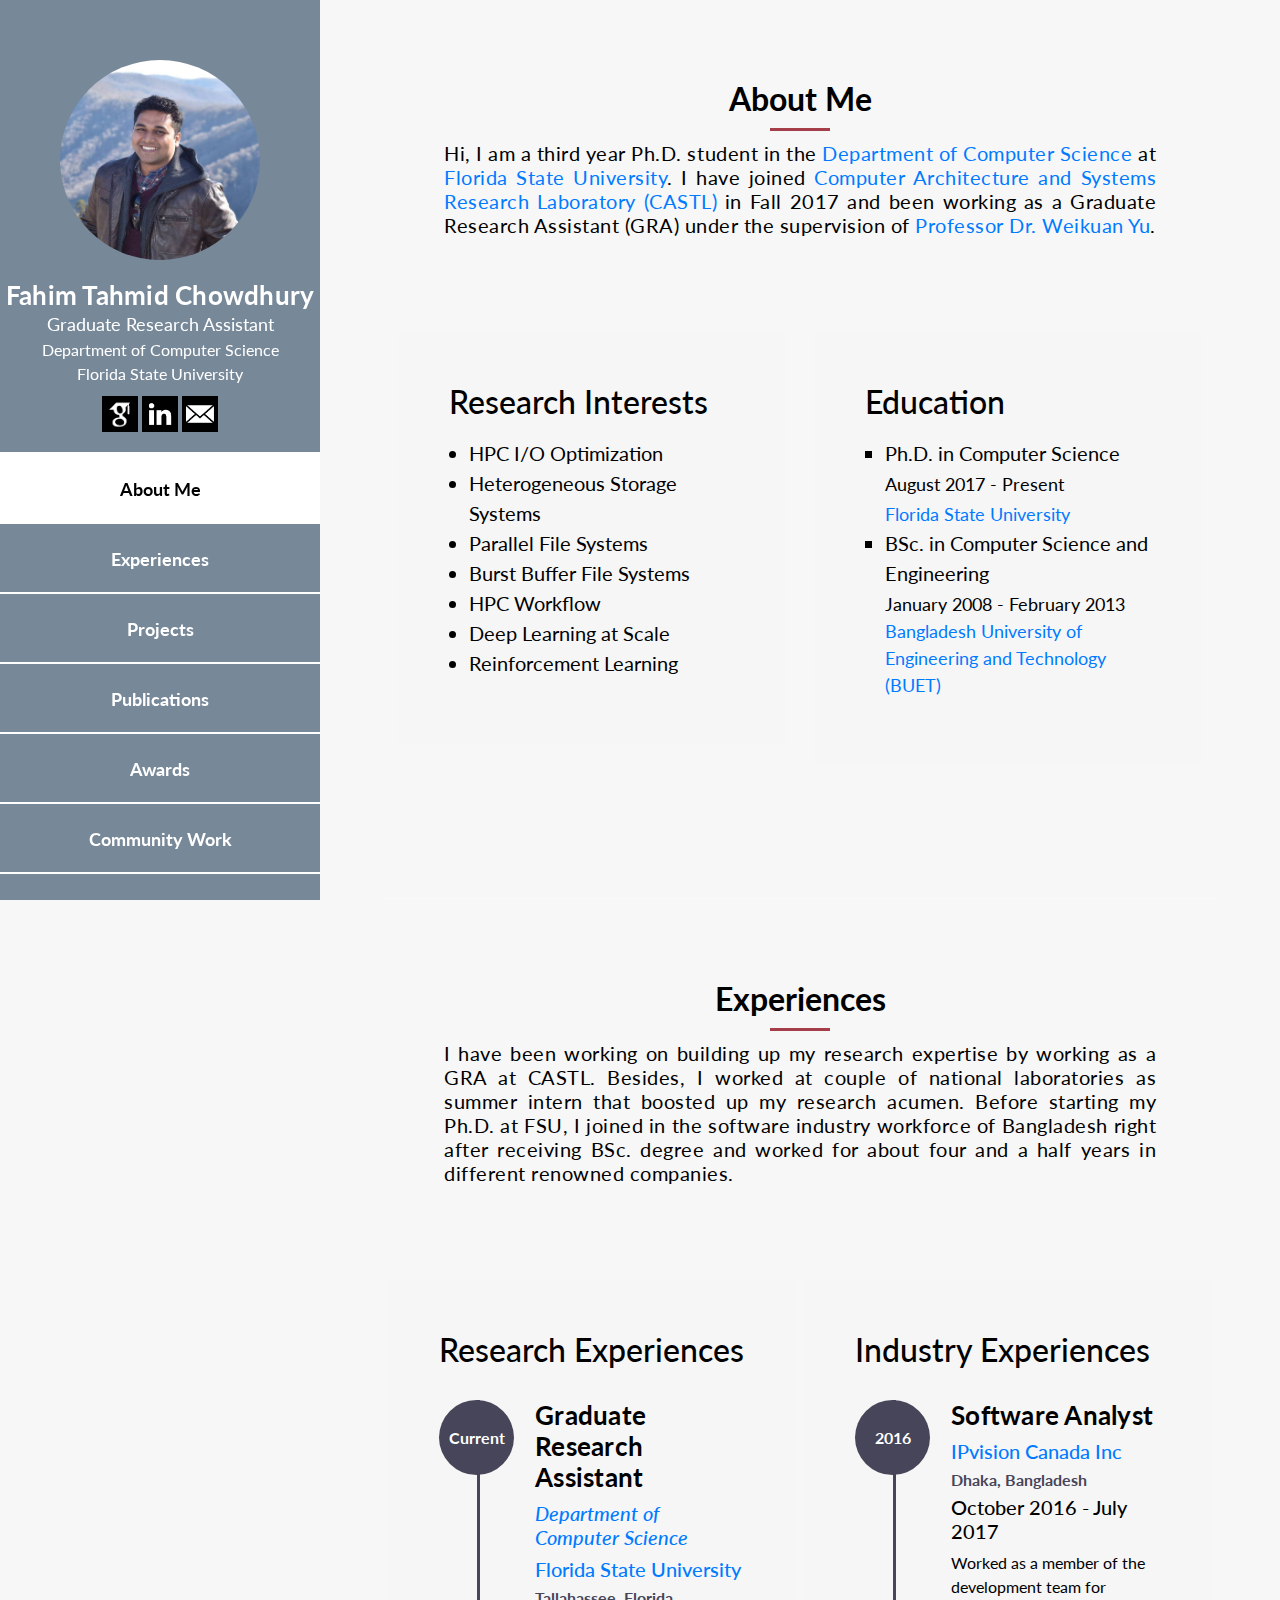
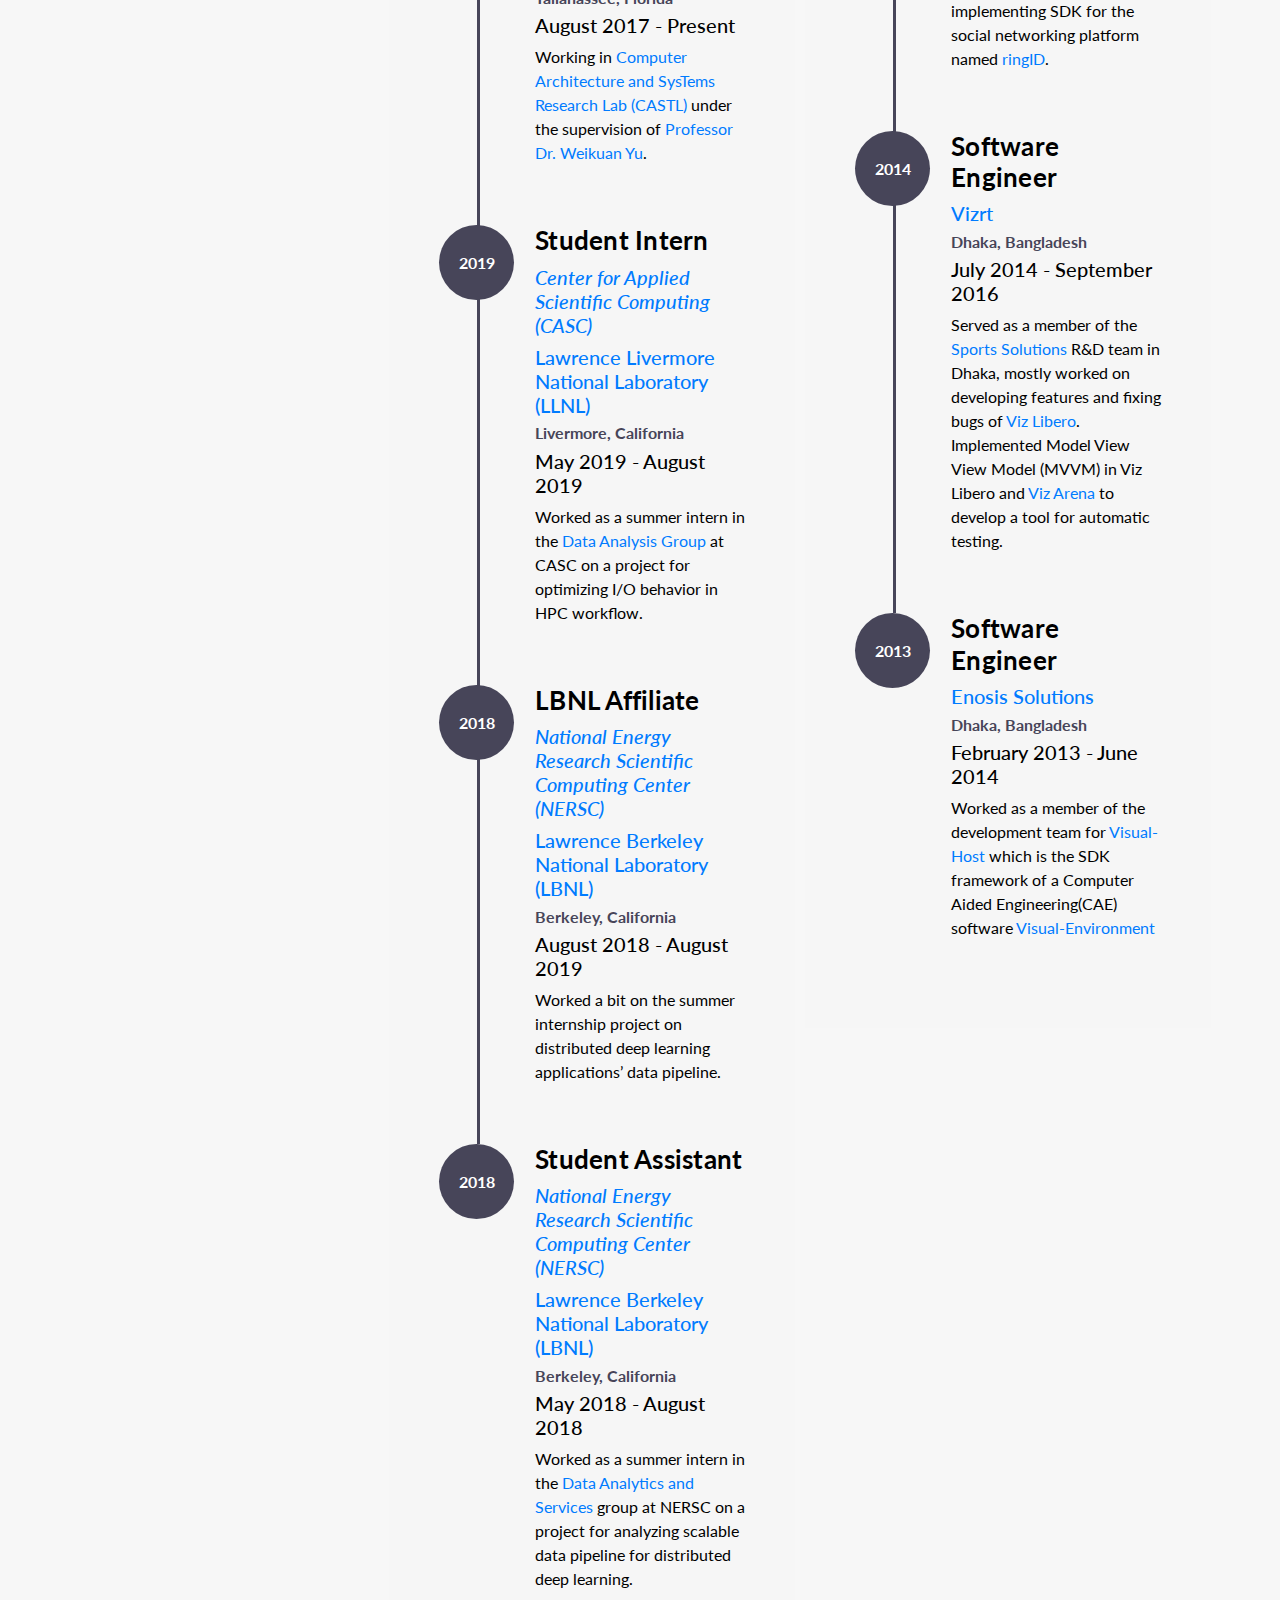
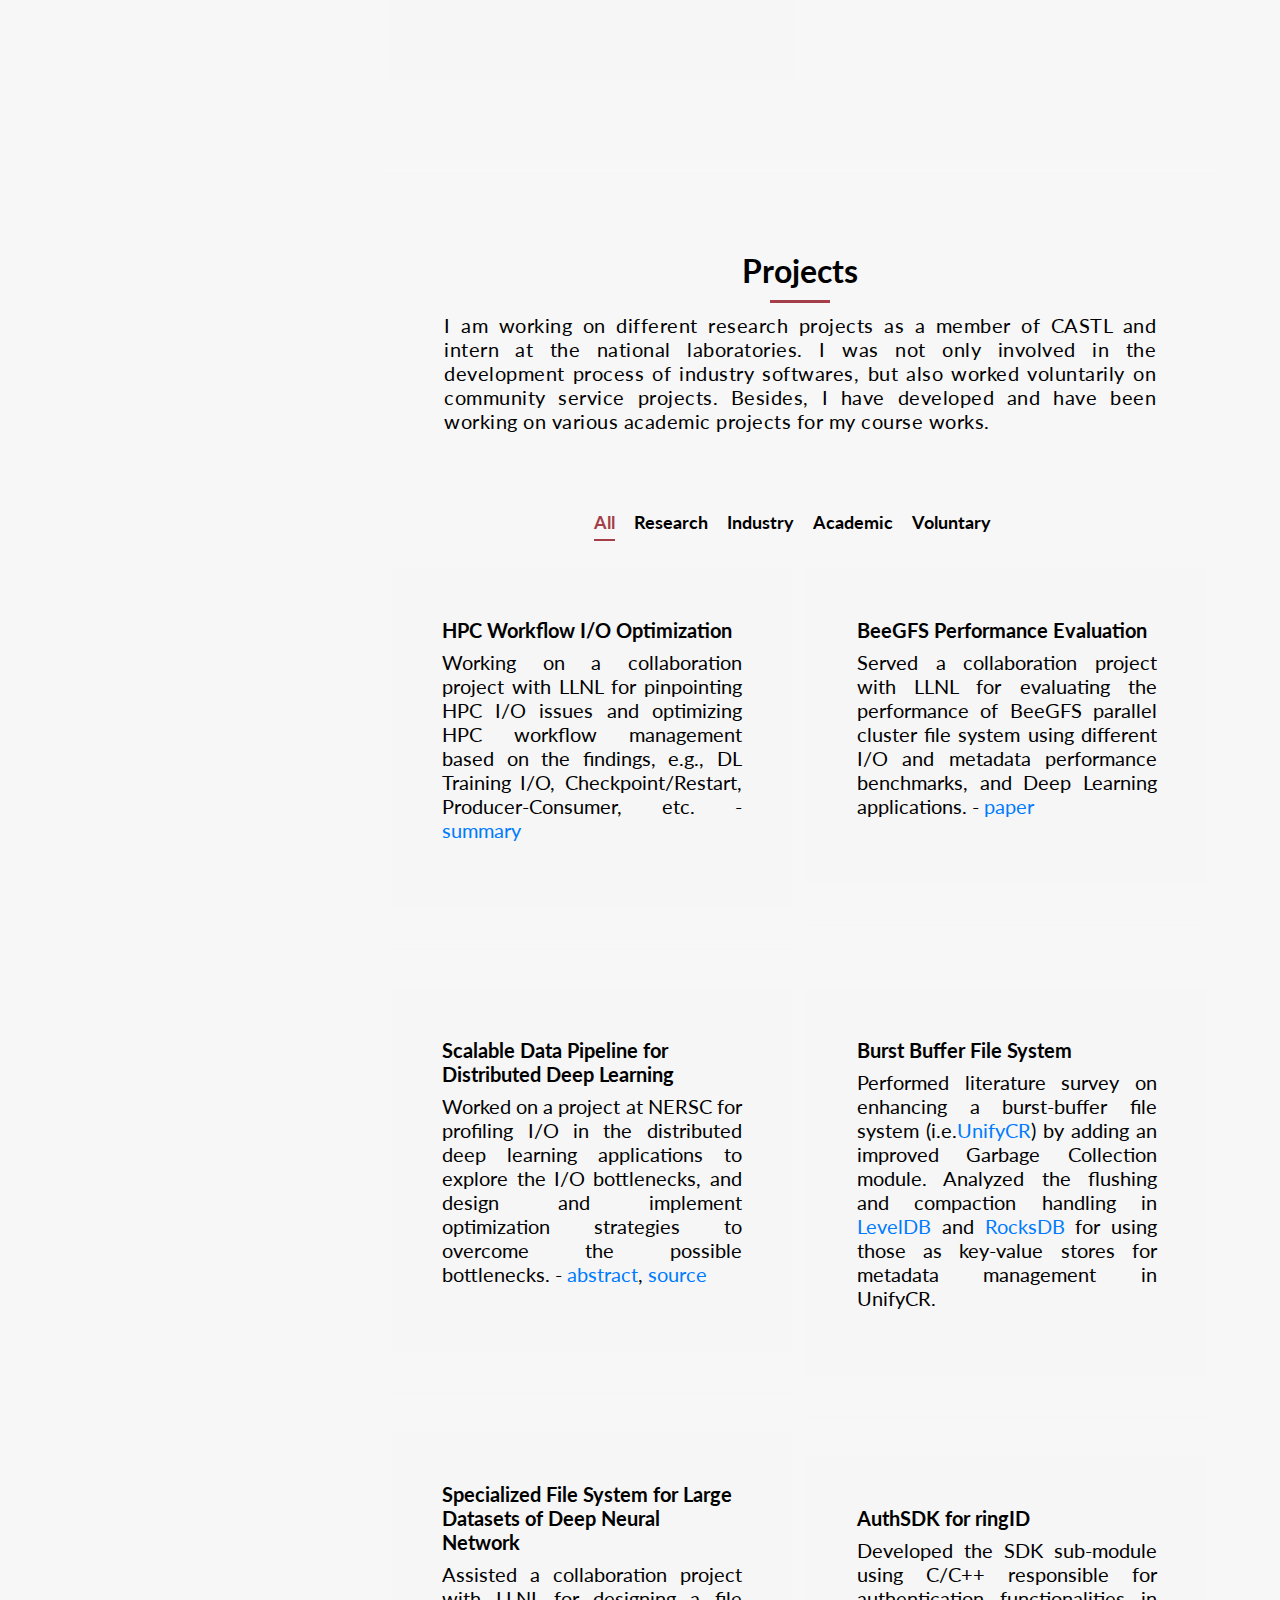
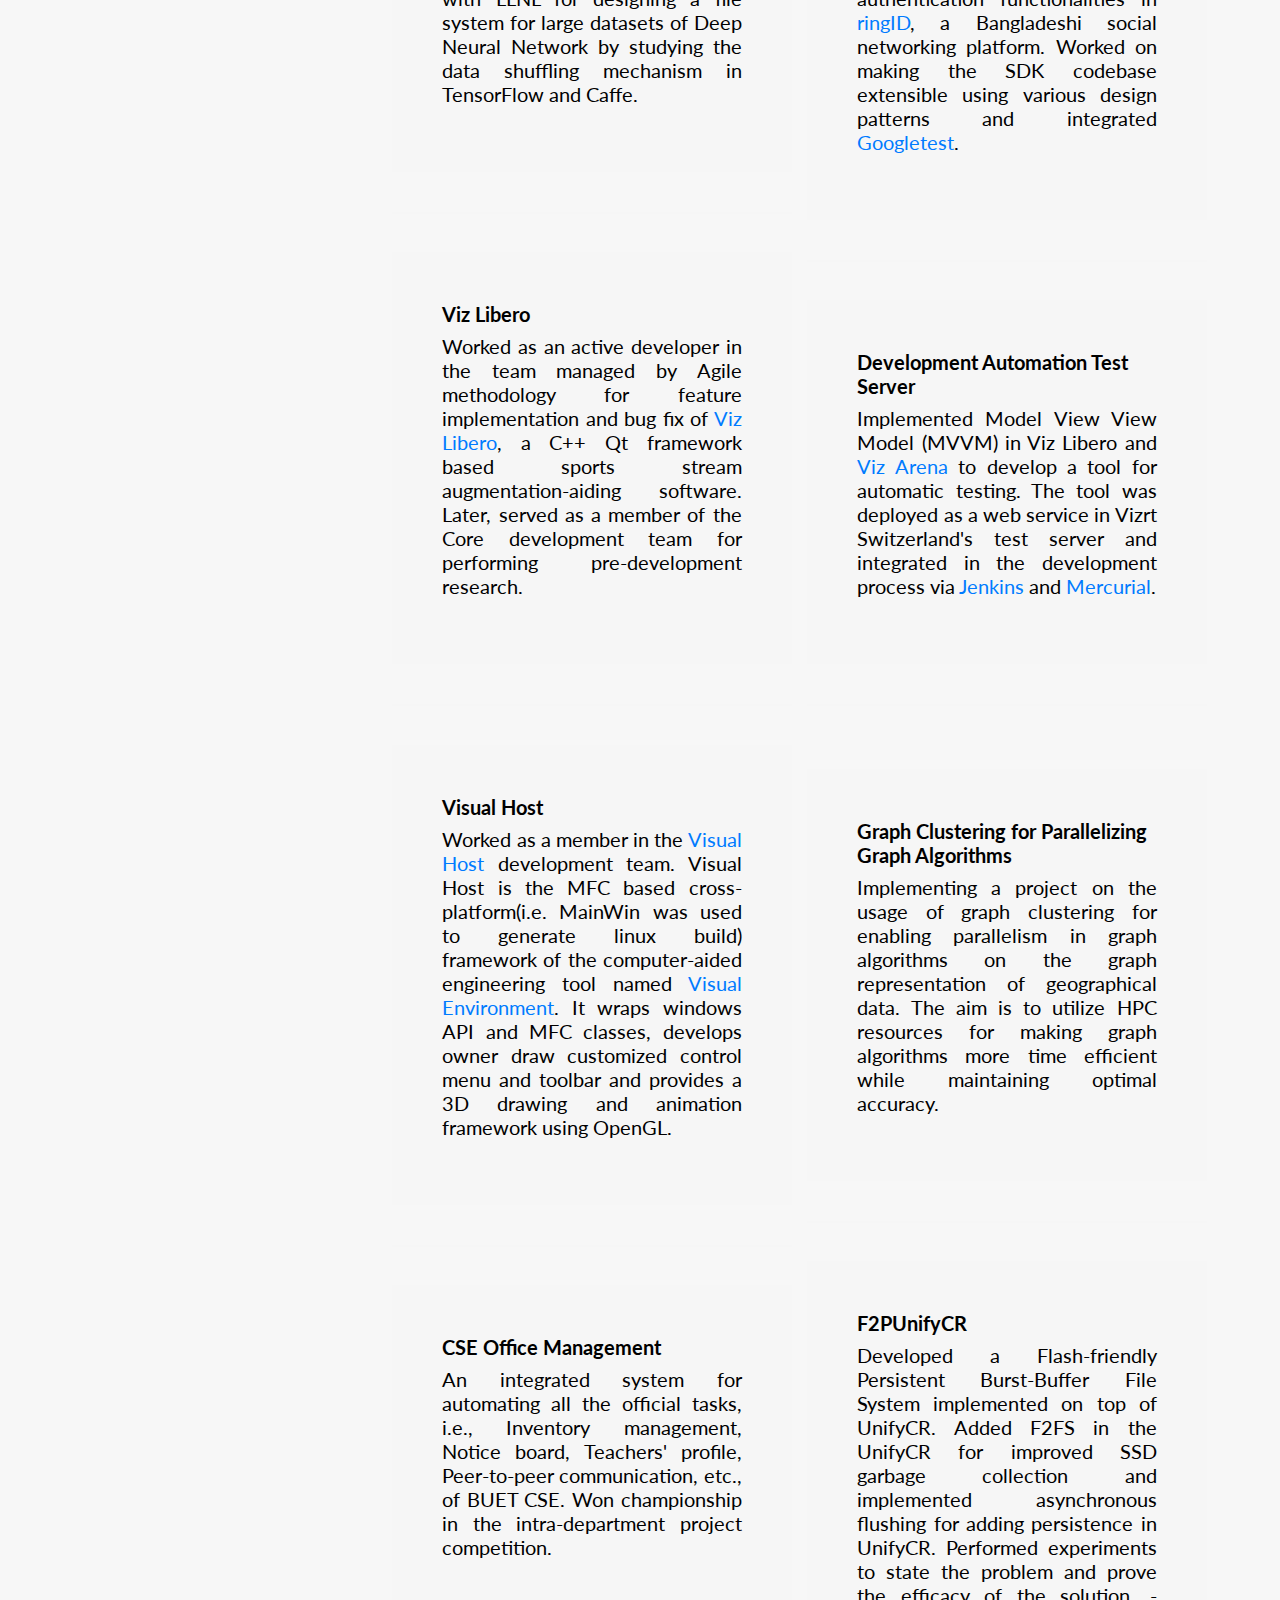
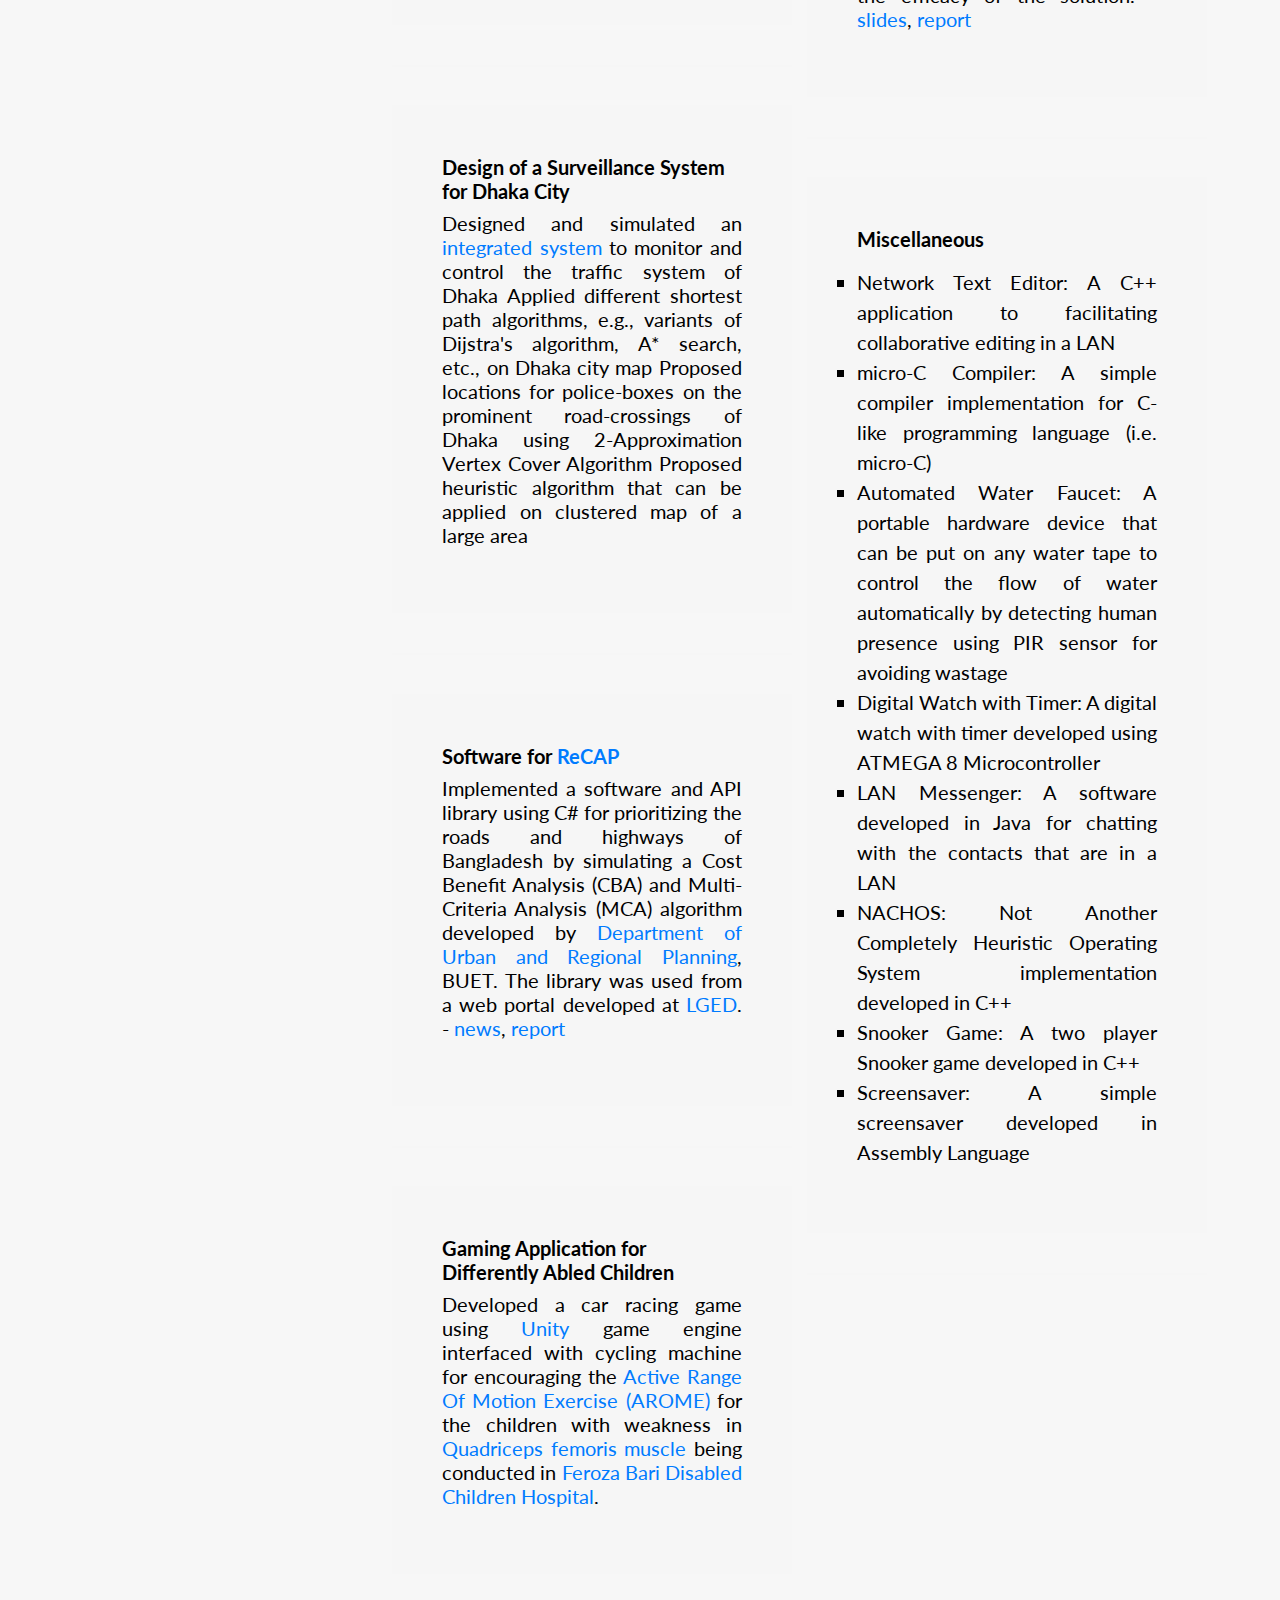
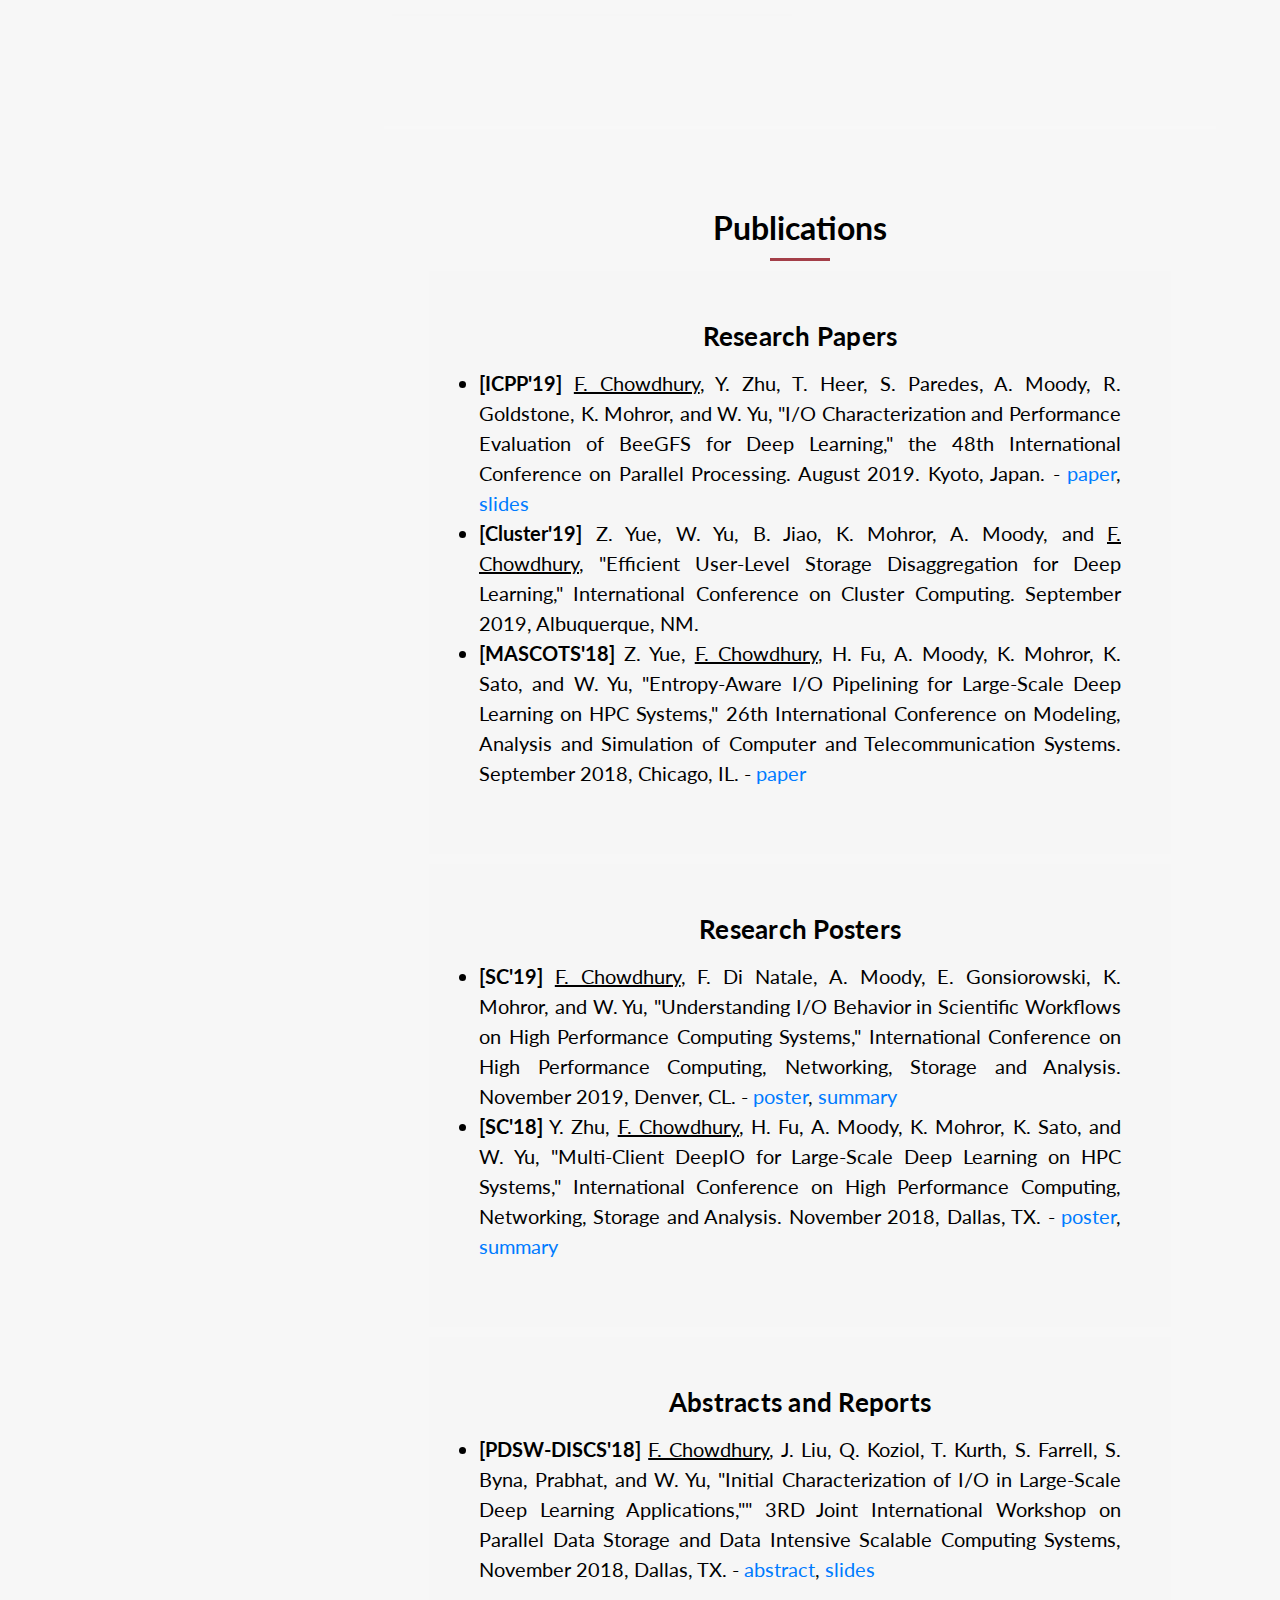
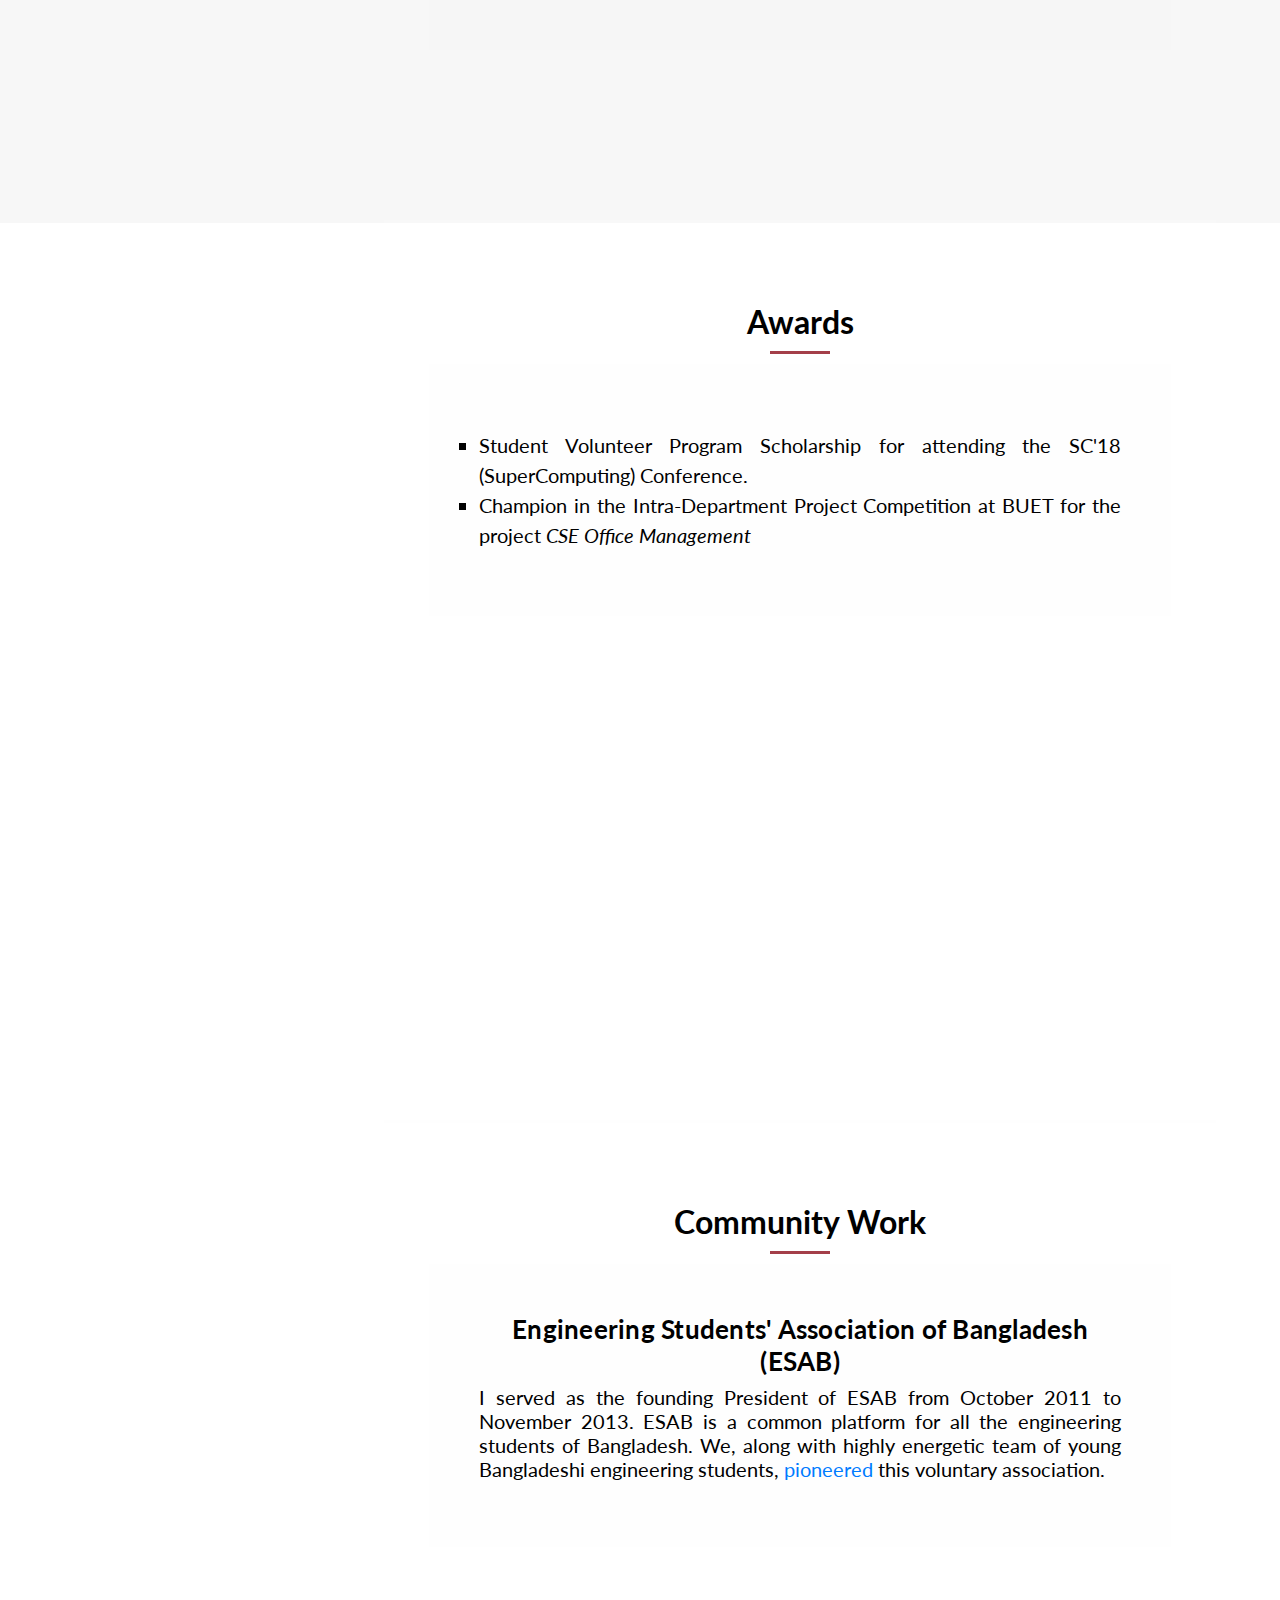
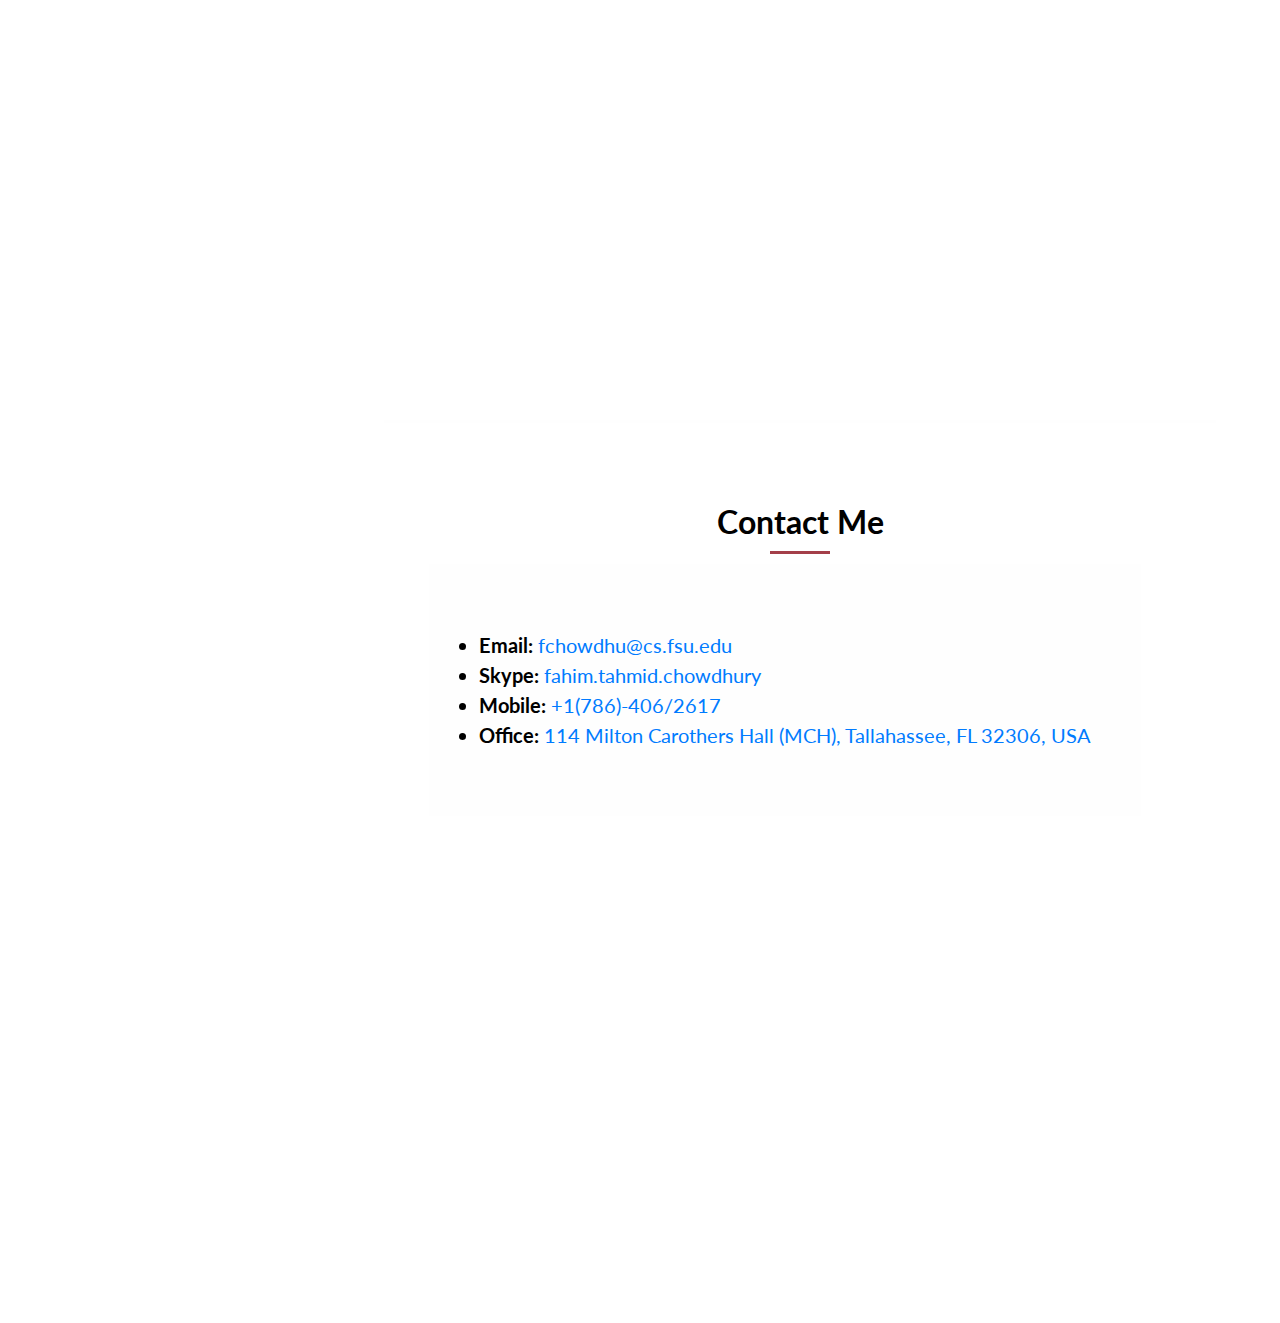
==== commit 36bd3deb: "fix some responsiveness issues" ====
--- a/index.html
+++ b/index.html
@@ -489,8 +489,8 @@
                 <div class="isotope-item" data-type="academic">
                   <div class="service-item">
                     <h5><b>Miscellaneous</b></h5>
-                    <p style="font-size:20px;text-align:justify">
-                    <ul style="text-align:left;font-size:18px;margin-left:20px;color:black;list-style-type:square;">
+                    <p>
+                    <ul style="text-align:justify;font-size:20px;color:black;list-style-type:square;">
                       <li>Network Text Editor: A C++ application to facilitating collaborative editing in a LAN</li>
                       <li>micro-C Compiler: A simple compiler implementation for C-like programming language (i.e. micro-C)</li>
                       <li>Automated Water Faucet: A portable hardware device that can be put on any water tape to control the flow of water automatically by detecting human presence using PIR sensor for avoiding wastage</li>
@@ -556,42 +556,44 @@
           <div class="section-heading">
             <h2>Publications</h2>
             <div class="line-dec"></div>
-              <div class="service-item">
-                <h4>Research Papers</h4>
-                  <p style="font-size:20px;text-align:left">
-                    <ul style="text-align:left;font-size:20px;margin-left:20px;color:black;list-style-type:disc;">
-                      <li><b>[ICPP'19]</b> <u>F. Chowdhury</u>, Y. Zhu, T. Heer, S. Paredes, A. Moody, R. Goldstone, K. Mohror, and W. Yu, "I/O Characterization and Performance Evaluation of BeeGFS for Deep Learning," the 48th International Conference on Parallel Processing. August 2019. Kyoto, Japan.
-                      - <a target="_blank" href="http://www.osti.gov/servlets/purl/1559405">paper</a>,
-                      <a target="_blank" href="assets/slides/icpp_2019.pdf">slides</a></li>
-                      <li><b>[Cluster'19]</b>  Z. Yue, W. Yu, B. Jiao, K. Mohror, A. Moody, and <u>F. Chowdhury</u>, "Efficient User-Level Storage Disaggregation for Deep Learning," International Conference on Cluster Computing. September 2019, Albuquerque, NM.</li>
-                      <li><b>[MASCOTS'18]</b> Z. Yue, <u>F. Chowdhury</u>, H. Fu, A. Moody, K. Mohror, K. Sato, and W. Yu, "Entropy-Aware I/O Pipelining for Large-Scale Deep Learning on HPC Systems," 26th International Conference on Modeling, Analysis and Simulation of Computer and Telecommunication Systems. September 2018, Chicago, IL.
-                      - <a target="_blank" href="http://www.mscs.mu.edu/~mascots/Papers/72.pdf">paper</a>
-                      </li>
-                    </ul>
-                  </p>
-              </div>
-              <div class="service-item">
-                <h4>Research Posters</h4>
-                  <p style="font-size:20px;text-align:left">
-                    <ul style="text-align:left;font-size:20px;margin-left:20px;color:black;list-style-type:disc;">
-                      <li><b>[SC'19]</b> <u>F. Chowdhury</u>, F. Di Natale, A. Moody, E. Gonsiorowski, K. Mohror, and W. Yu, "Understanding I/O Behavior in Scientific Workflows on High Performance Computing Systems," International Conference on High Performance Computing, Networking, Storage and Analysis. November 2019, Denver, CL.
-                      - <a target="_blank" href="https://sc19.supercomputing.org/proceedings/tech_poster/poster_files/rpost258s2-file2.pdf">poster</a>,
-                      <a target="_blank" href="https://sc19.supercomputing.org/proceedings/tech_poster/poster_files/rpost258s2-file3.pdf">summary</a></li>
-                      <li><b>[SC'18]</b> Y. Zhu, <u>F. Chowdhury</u>, H. Fu, A. Moody, K. Mohror, K. Sato, and W. Yu, "Multi-Client DeepIO for Large-Scale Deep Learning on HPC Systems," International Conference on High Performance Computing, Networking, Storage and Analysis. November 2018, Dallas, TX.
-                      - <a target="_blank" href="https://sc18.supercomputing.org/proceedings/tech_poster/poster_files/post197s2-file2.pdf">poster</a>,
-                      <a target="_blank" href="https://sc18.supercomputing.org/proceedings/tech_poster/poster_files/post197s2-file3.pdf">summary</a></li>
-                    </ul>
-                  </p>
-              </div>
-              <div class="service-item">
-                <h4>Abstracts and Reports</h4>
-                  <p style="font-size:20px;text-align:left">
-                    <ul style="text-align:left;font-size:20px;margin-left:20px;color:black;list-style-type:disc;">
-                      <li><b>[PDSW-DISCS'18]</b> <u>F. Chowdhury</u>, J. Liu, Q. Koziol, T. Kurth, S. Farrell, S. Byna, Prabhat, and W. Yu, "Initial Characterization of I/O in Large-Scale Deep Learning Applications,"" 3RD Joint International Workshop on Parallel Data Storage and Data Intensive Scalable Computing Systems, November 2018, Dallas, TX.
-                      - <a target="_blank" href="http://www.pdsw.org/pdsw-discs18/wips/abstracts/chowdhury-wip-pdsw-discs18.pdf">abstract</a>,
-                      <a target="_blank" href="http://www.pdsw.org/pdsw-discs18/wips/slides/chowdhury-wip-pdsw-discs18-slides.pdf">slides</a></li>
-                    </ul>
-                  </p>
+              <div class="row">
+                <div class="service-item">
+                  <h4>Research Papers</h4>
+                    <p>
+                      <ul style="text-align:justify;font-size:20px;color:black;list-style-type:disc;">
+                        <li><b>[ICPP'19]</b> <u>F. Chowdhury</u>, Y. Zhu, T. Heer, S. Paredes, A. Moody, R. Goldstone, K. Mohror, and W. Yu, "I/O Characterization and Performance Evaluation of BeeGFS for Deep Learning," the 48th International Conference on Parallel Processing. August 2019. Kyoto, Japan.
+                        - <a target="_blank" href="http://www.osti.gov/servlets/purl/1559405">paper</a>,
+                        <a target="_blank" href="assets/slides/icpp_2019.pdf">slides</a></li>
+                        <li><b>[Cluster'19]</b>  Z. Yue, W. Yu, B. Jiao, K. Mohror, A. Moody, and <u>F. Chowdhury</u>, "Efficient User-Level Storage Disaggregation for Deep Learning," International Conference on Cluster Computing. September 2019, Albuquerque, NM.</li>
+                        <li><b>[MASCOTS'18]</b> Z. Yue, <u>F. Chowdhury</u>, H. Fu, A. Moody, K. Mohror, K. Sato, and W. Yu, "Entropy-Aware I/O Pipelining for Large-Scale Deep Learning on HPC Systems," 26th International Conference on Modeling, Analysis and Simulation of Computer and Telecommunication Systems. September 2018, Chicago, IL.
+                        - <a target="_blank" href="http://www.mscs.mu.edu/~mascots/Papers/72.pdf">paper</a>
+                        </li>
+                      </ul>
+                    </p>
+                </div>
+                <div class="service-item">
+                  <h4>Research Posters</h4>
+                    <p>
+                      <ul style="text-align:justify;font-size:20px;color:black;list-style-type:disc;">
+                        <li><b>[SC'19]</b> <u>F. Chowdhury</u>, F. Di Natale, A. Moody, E. Gonsiorowski, K. Mohror, and W. Yu, "Understanding I/O Behavior in Scientific Workflows on High Performance Computing Systems," International Conference on High Performance Computing, Networking, Storage and Analysis. November 2019, Denver, CL.
+                        - <a target="_blank" href="https://sc19.supercomputing.org/proceedings/tech_poster/poster_files/rpost258s2-file2.pdf">poster</a>,
+                        <a target="_blank" href="https://sc19.supercomputing.org/proceedings/tech_poster/poster_files/rpost258s2-file3.pdf">summary</a></li>
+                        <li><b>[SC'18]</b> Y. Zhu, <u>F. Chowdhury</u>, H. Fu, A. Moody, K. Mohror, K. Sato, and W. Yu, "Multi-Client DeepIO for Large-Scale Deep Learning on HPC Systems," International Conference on High Performance Computing, Networking, Storage and Analysis. November 2018, Dallas, TX.
+                        - <a target="_blank" href="https://sc18.supercomputing.org/proceedings/tech_poster/poster_files/post197s2-file2.pdf">poster</a>,
+                        <a target="_blank" href="https://sc18.supercomputing.org/proceedings/tech_poster/poster_files/post197s2-file3.pdf">summary</a></li>
+                      </ul>
+                    </p>
+                </div>
+                <div class="service-item">
+                  <h4>Abstracts and Reports</h4>
+                    <p>
+                      <ul style="text-align:justify;font-size:20px;color:black;list-style-type:disc;">
+                        <li><b>[PDSW-DISCS'18]</b> <u>F. Chowdhury</u>, J. Liu, Q. Koziol, T. Kurth, S. Farrell, S. Byna, Prabhat, and W. Yu, "Initial Characterization of I/O in Large-Scale Deep Learning Applications,"" 3RD Joint International Workshop on Parallel Data Storage and Data Intensive Scalable Computing Systems, November 2018, Dallas, TX.
+                        - <a target="_blank" href="http://www.pdsw.org/pdsw-discs18/wips/abstracts/chowdhury-wip-pdsw-discs18.pdf">abstract</a>,
+                        <a target="_blank" href="http://www.pdsw.org/pdsw-discs18/wips/slides/chowdhury-wip-pdsw-discs18-slides.pdf">slides</a></li>
+                      </ul>
+                    </p>
+                </div>
               </div>
             </div>
           </div>
@@ -603,13 +605,15 @@
           <div class="section-heading">
             <h2>Awards</h2>
             <div class="line-dec"></div>
-            <div class="service-item">
-              <p>
-                <ul style="text-align:left;font-size:20px;margin-left:20px;color:black;list-style-type:square;">
-                  <li>Student Volunteer Program Scholarship for attending the SC'18 (SuperComputing) Conference.</li>
-                  <li>Champion in the Intra-Department Project Competition at BUET for the project <i>CSE Office Management</i></li>
-                </ul>
-              </p>
+            <div class="row">
+              <div class="service-item">
+                <p>
+                  <ul style="text-align:justify;font-size:20px;color:black;list-style-type:square;">
+                    <li>Student Volunteer Program Scholarship for attending the SC'18 (SuperComputing) Conference.</li>
+                    <li>Champion in the Intra-Department Project Competition at BUET for the project <i>CSE Office Management</i></li>
+                  </ul>
+                </p>
+              </div>
             </div>
           </div>
         </div>
@@ -622,15 +626,17 @@
           <div class="section-heading">
             <h2>Community Work</h2>
             <div class="line-dec"></div>
-              <div class="service-item">
-                <h4>Engineering Students' Association of Bangladesh (ESAB)</h4>
-                  <p style="font-size:20px;text-align:justify">
-                  I served as the founding President of ESAB from October 2011 to November 2013.
-                  ESAB is a common platform for all the engineering students of Bangladesh.
-                  We, along with highly energetic team of young Bangladeshi engineering students,
-                  <a target="_blank" href="http://www.youtube.com/watch?v=2GRKcrF47gM">pioneered</a>
-                  this voluntary association.
-                  </p>
+              <div class="row">
+                <div class="service-item">
+                  <h4>Engineering Students' Association of Bangladesh (ESAB)</h4>
+                    <p style="font-size:20px;text-align:justify">
+                    I served as the founding President of ESAB from October 2011 to November 2013.
+                    ESAB is a common platform for all the engineering students of Bangladesh.
+                    We, along with highly energetic team of young Bangladeshi engineering students,
+                    <a target="_blank" href="http://www.youtube.com/watch?v=2GRKcrF47gM">pioneered</a>
+                    this voluntary association.
+                    </p>
+                </div>
               </div>
             </div>
         </div>
@@ -641,15 +647,17 @@
           <div class="section-heading">
             <h2>Contact Me</h2>
             <div class="line-dec"></div>
-            <div class="service-item">
-              <p>
-                <ul style="text-align:left;font-size:20px;margin-left:20px;color:black;list-style-type:disc;">
-                  <li><b>Email: </b><a target="_blank" href="mailto:fchowdhu@cs.fsu.edu">fchowdhu@cs.fsu.edu</a></li>
-                  <li><b>Skype: </b><a target="_blank" href="skype:fahim.tahmid.chowdhury?call">fahim.tahmid.chowdhury</a></li>
-                  <li><b>Mobile: </b><a target="_blank" href="tel:+17864062617">+1(786)-406/2617</a></li>
-                  <li><b>Office: </b><a target="_blank" href="http://www.google.com/maps/place/Milton+Carothers+Hall+(MCH)/@30.4455699,-84.3021374,17z/data=!3m1!4b1!4m5!3m4!1s0x88ecf508e98f5c57:0x6464961c0047c82f!8m2!3d30.4455699!4d-84.2999434">114 Milton Carothers Hall (MCH), Tallahassee, FL 32306, USA</a></li>
-                </ul>
-              </p>
+            <div class="row">
+              <div class="service-item">
+                <p>
+                  <ul style="text-align:justify;font-size:20px;color:black;list-style-type:disc;">
+                    <li><b>Email: </b><a target="_blank" href="mailto:fchowdhu@cs.fsu.edu">fchowdhu@cs.fsu.edu</a></li>
+                    <li><b>Skype: </b><a target="_blank" href="skype:fahim.tahmid.chowdhury?call">fahim.tahmid.chowdhury</a></li>
+                    <li><b>Mobile: </b><a target="_blank" href="tel:+17864062617">+1(786)-406/2617</a></li>
+                    <li><b>Office: </b><a target="_blank" href="http://www.google.com/maps/place/Milton+Carothers+Hall+(MCH)/@30.4455699,-84.3021374,17z/data=!3m1!4b1!4m5!3m4!1s0x88ecf508e98f5c57:0x6464961c0047c82f!8m2!3d30.4455699!4d-84.2999434">114 Milton Carothers Hall (MCH), Tallahassee, FL 32306, USA</a></li>
+                  </ul>
+                </p>
+              </div>
             </div>
           </div>
         </div>
--- a/assets/css/templatemo-style.css
+++ b/assets/css/templatemo-style.css
@@ -143,7 +143,7 @@
 }
 
 .menu .author-content {
-    margin: 40px 0px 60px 0px;
+    margin: 20px 0px 50px 0px;
 }
 
 .menu .author-content h4 {
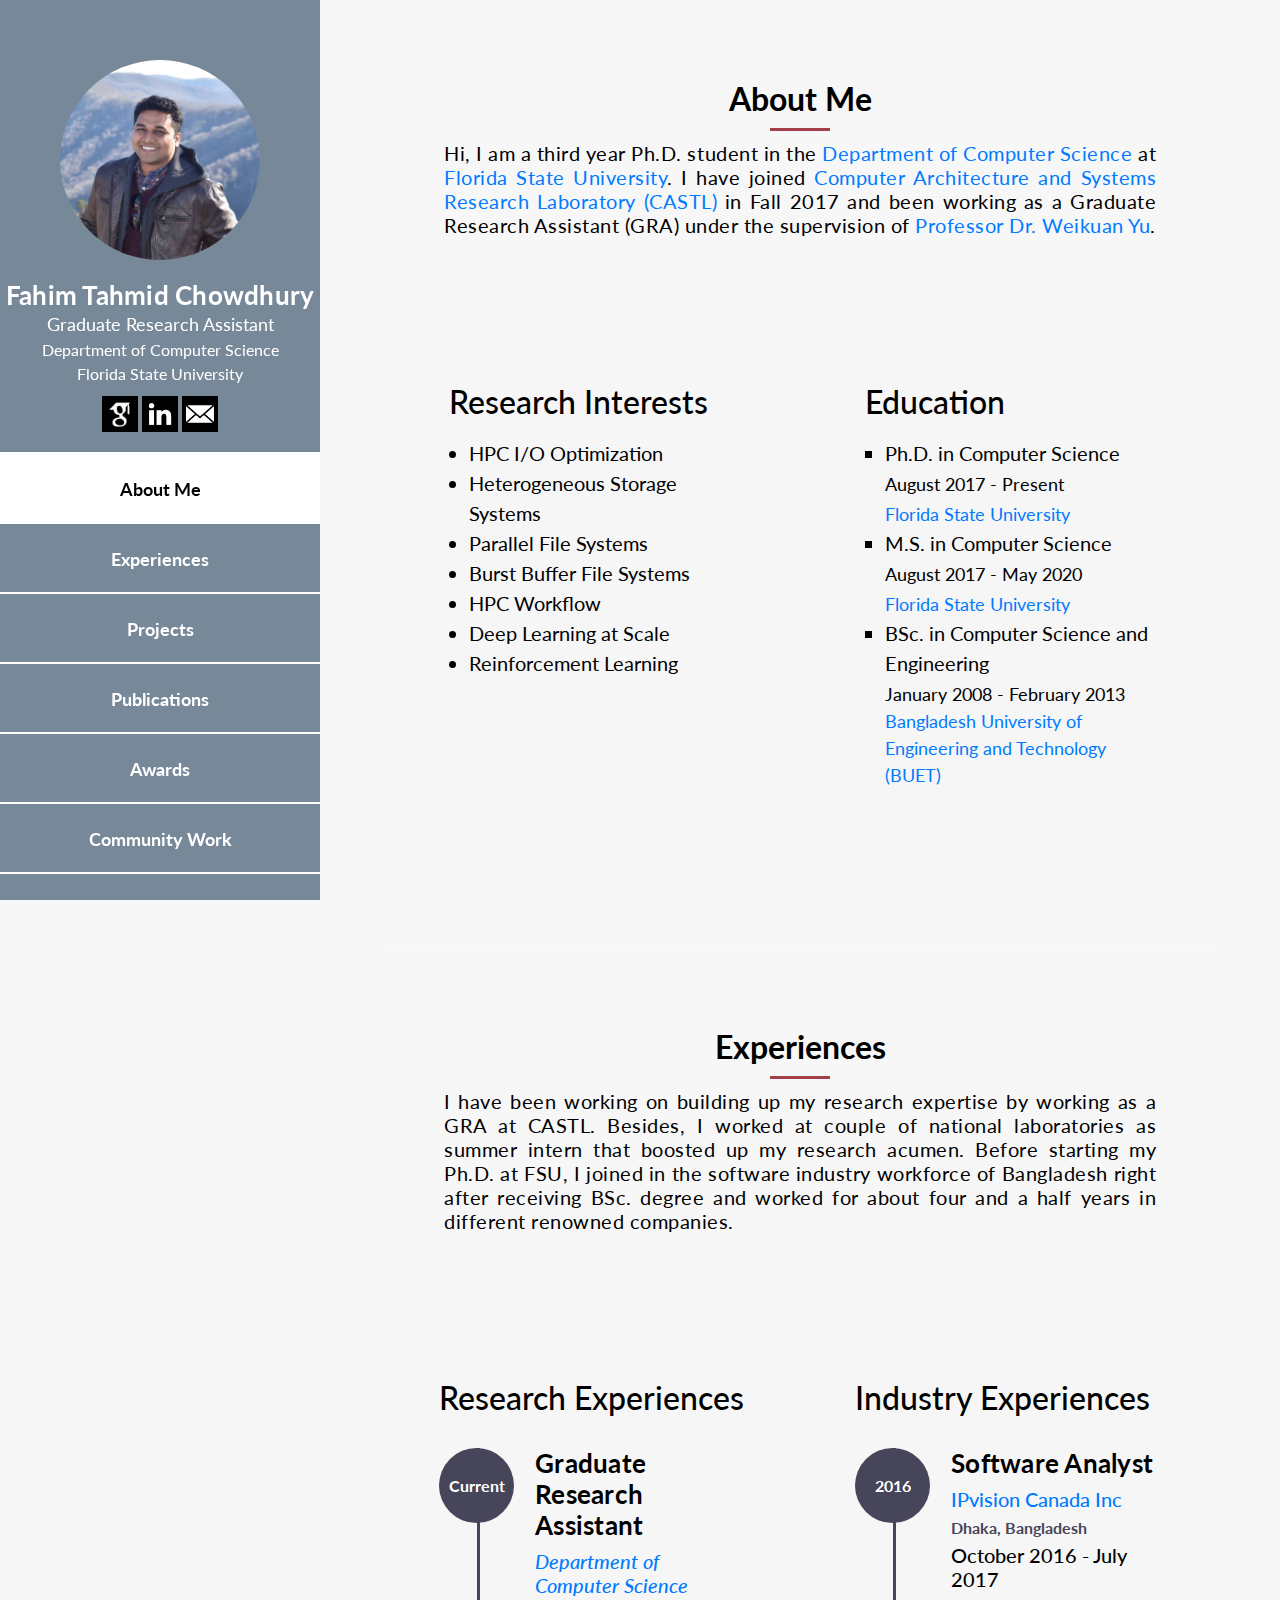
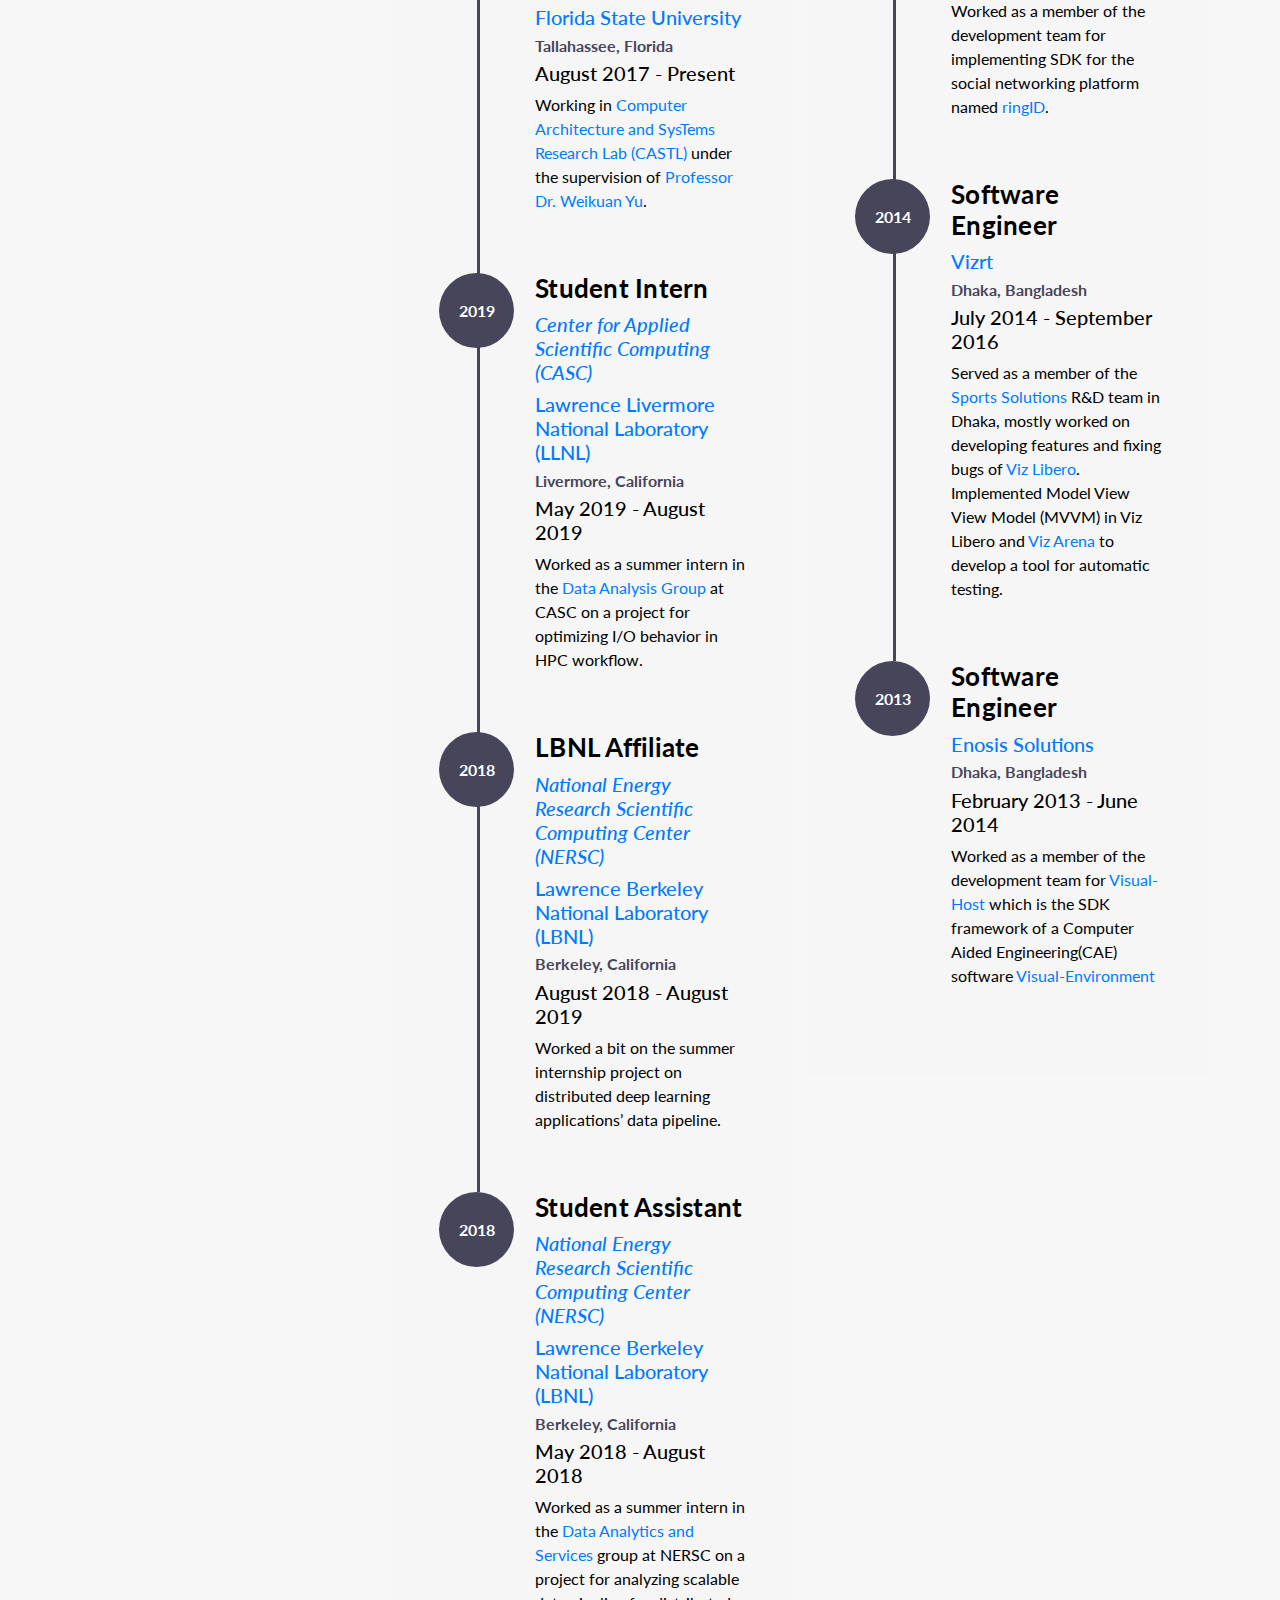
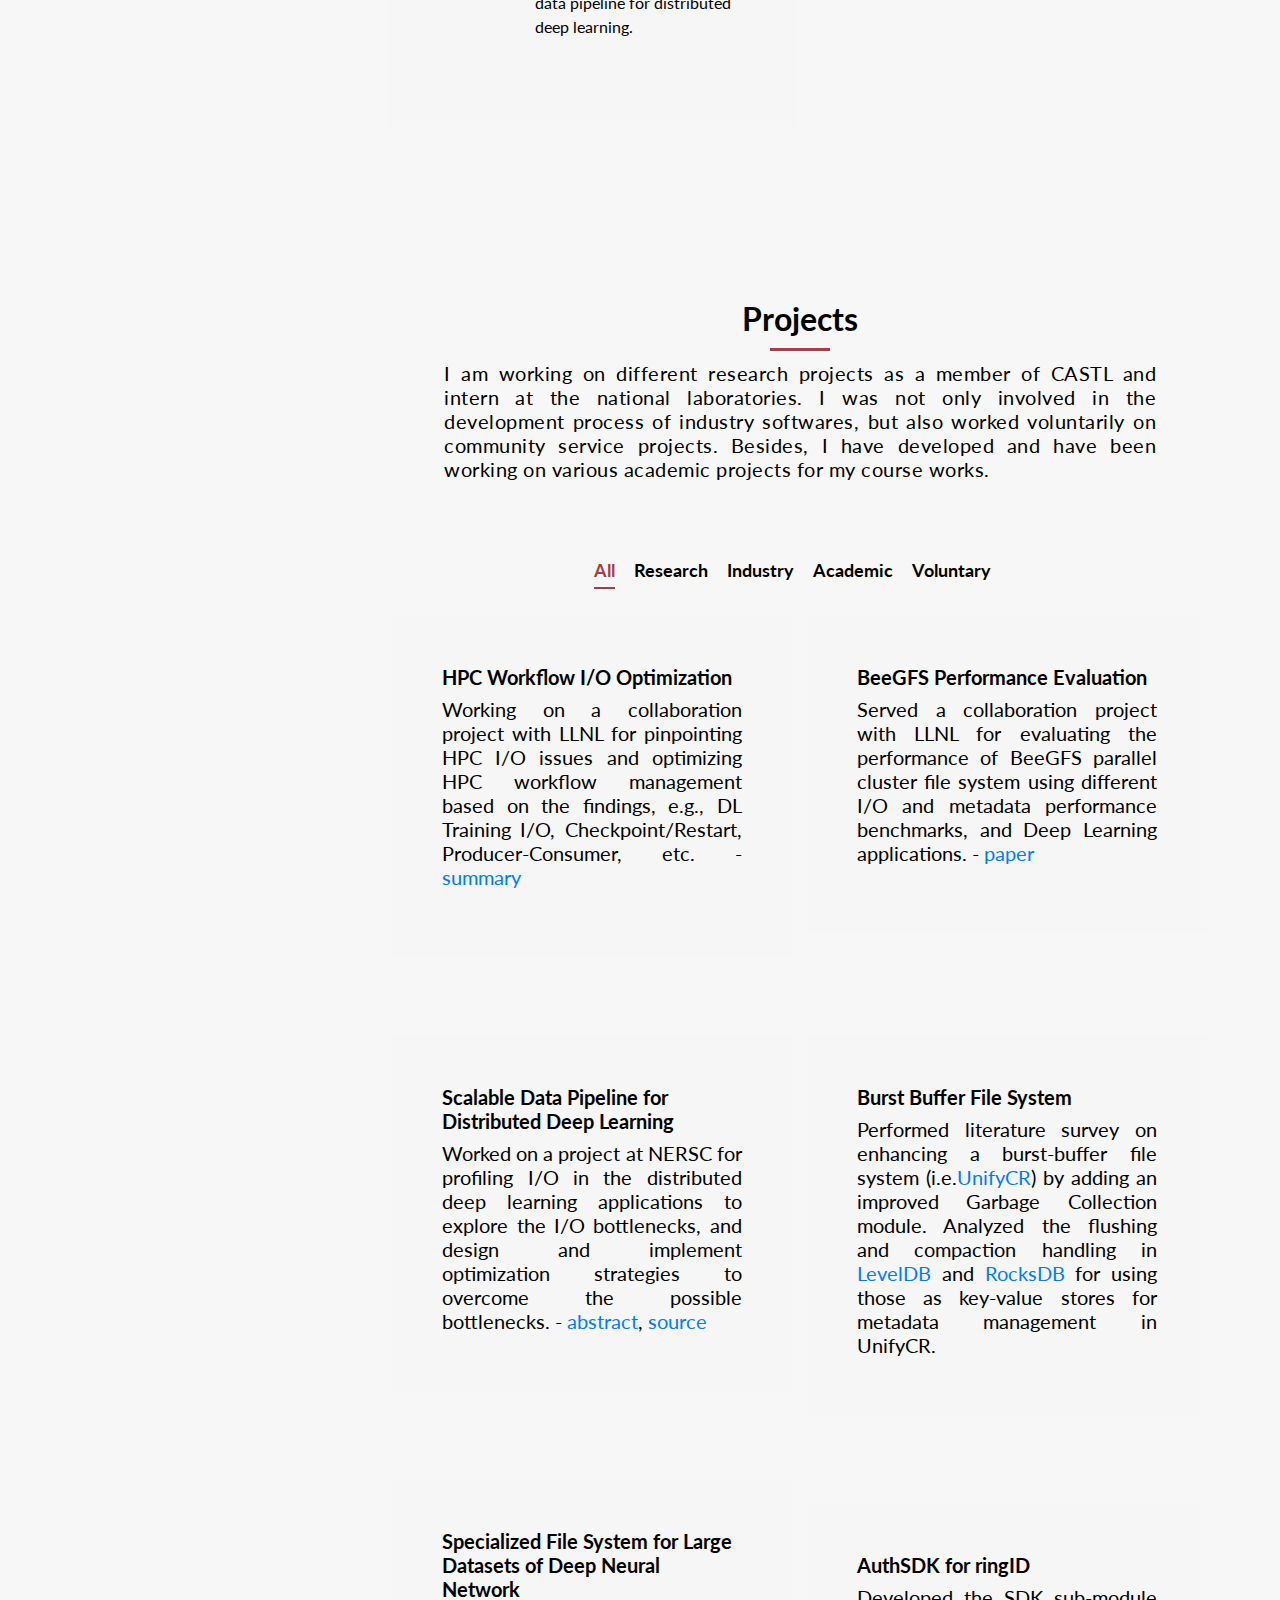
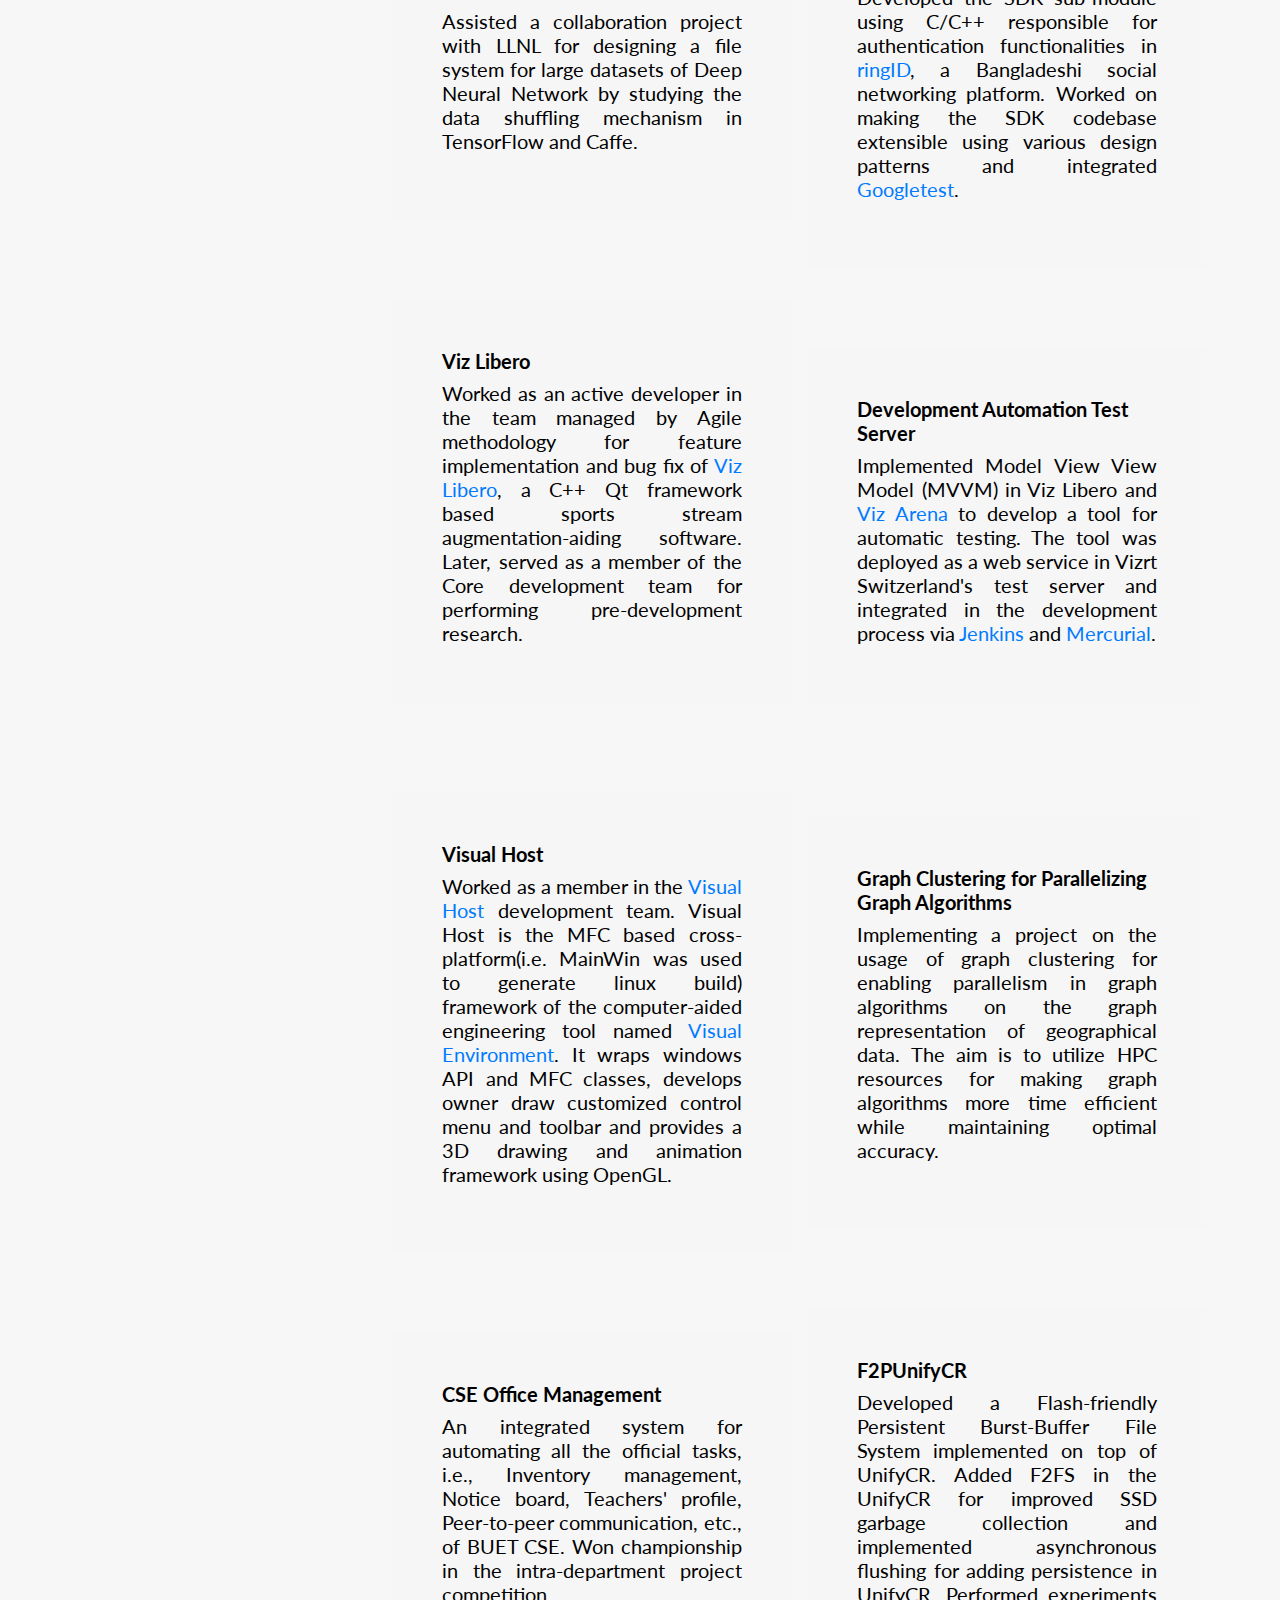
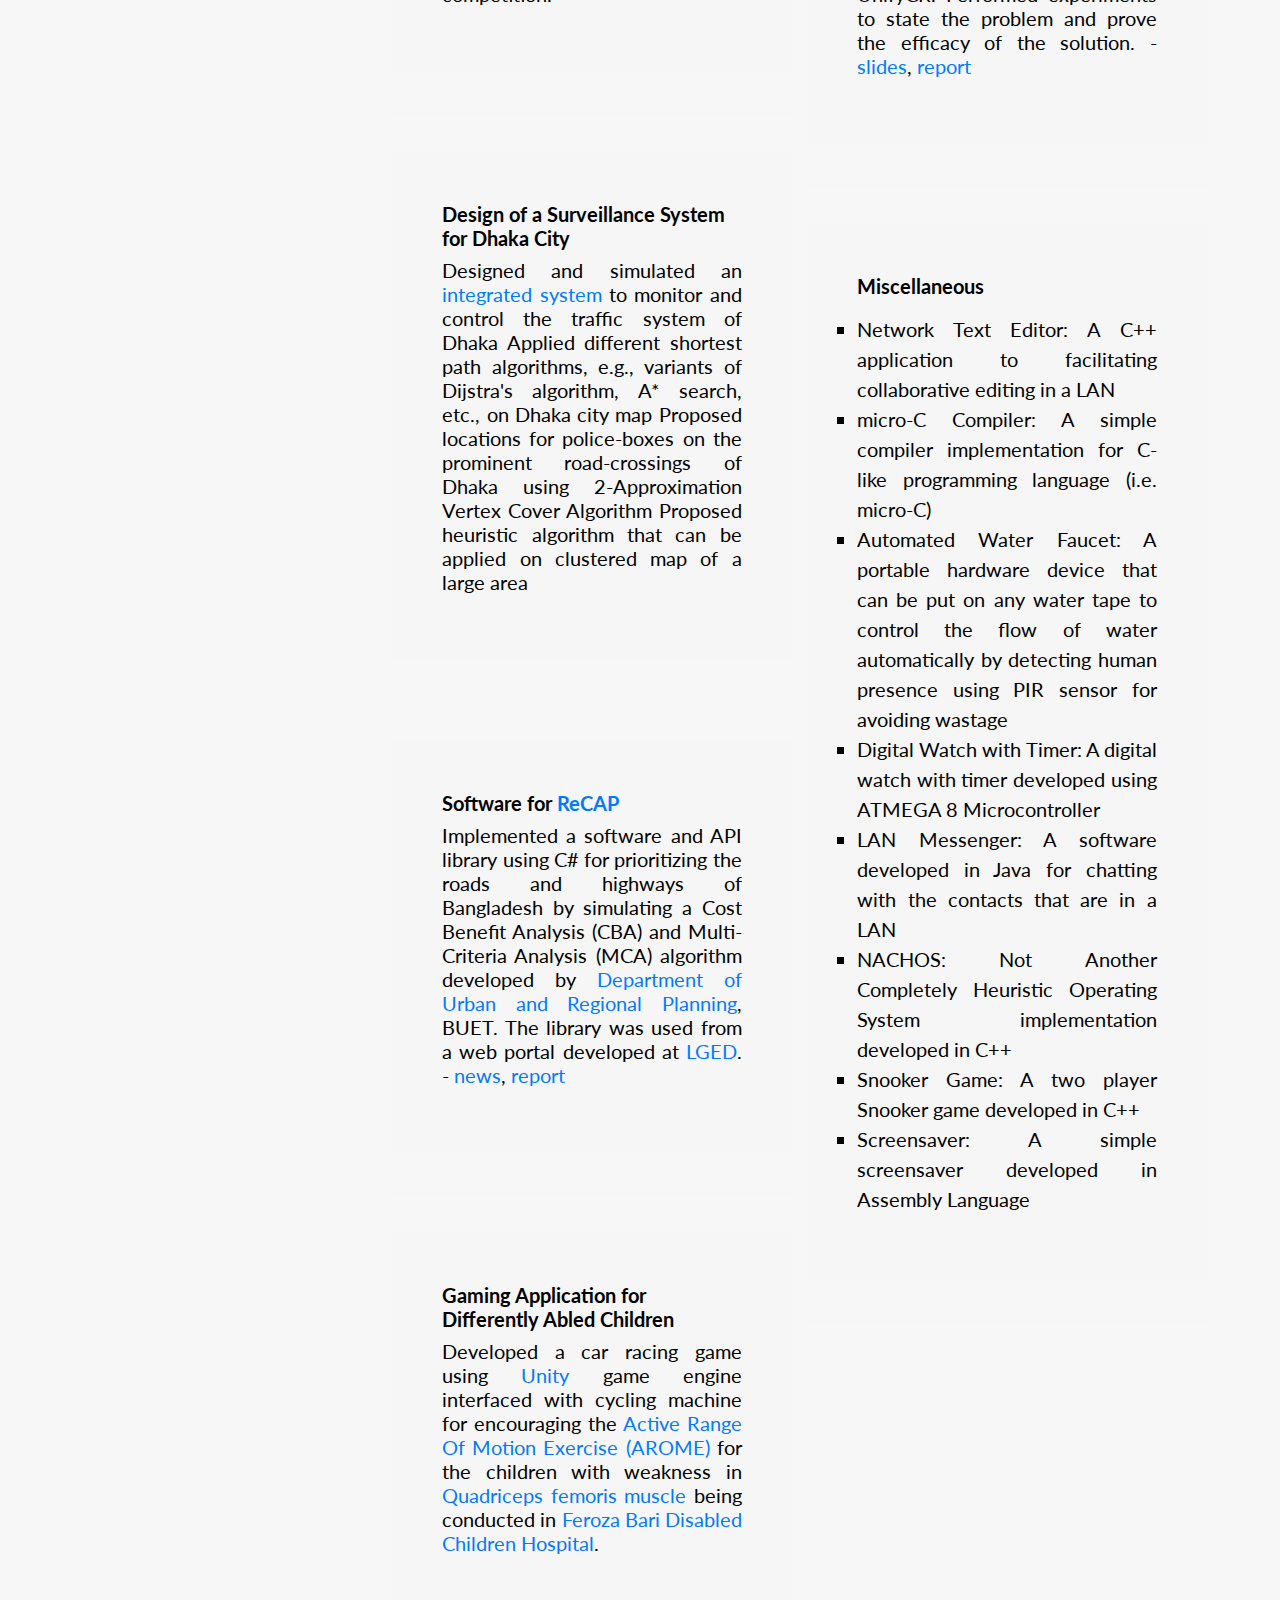
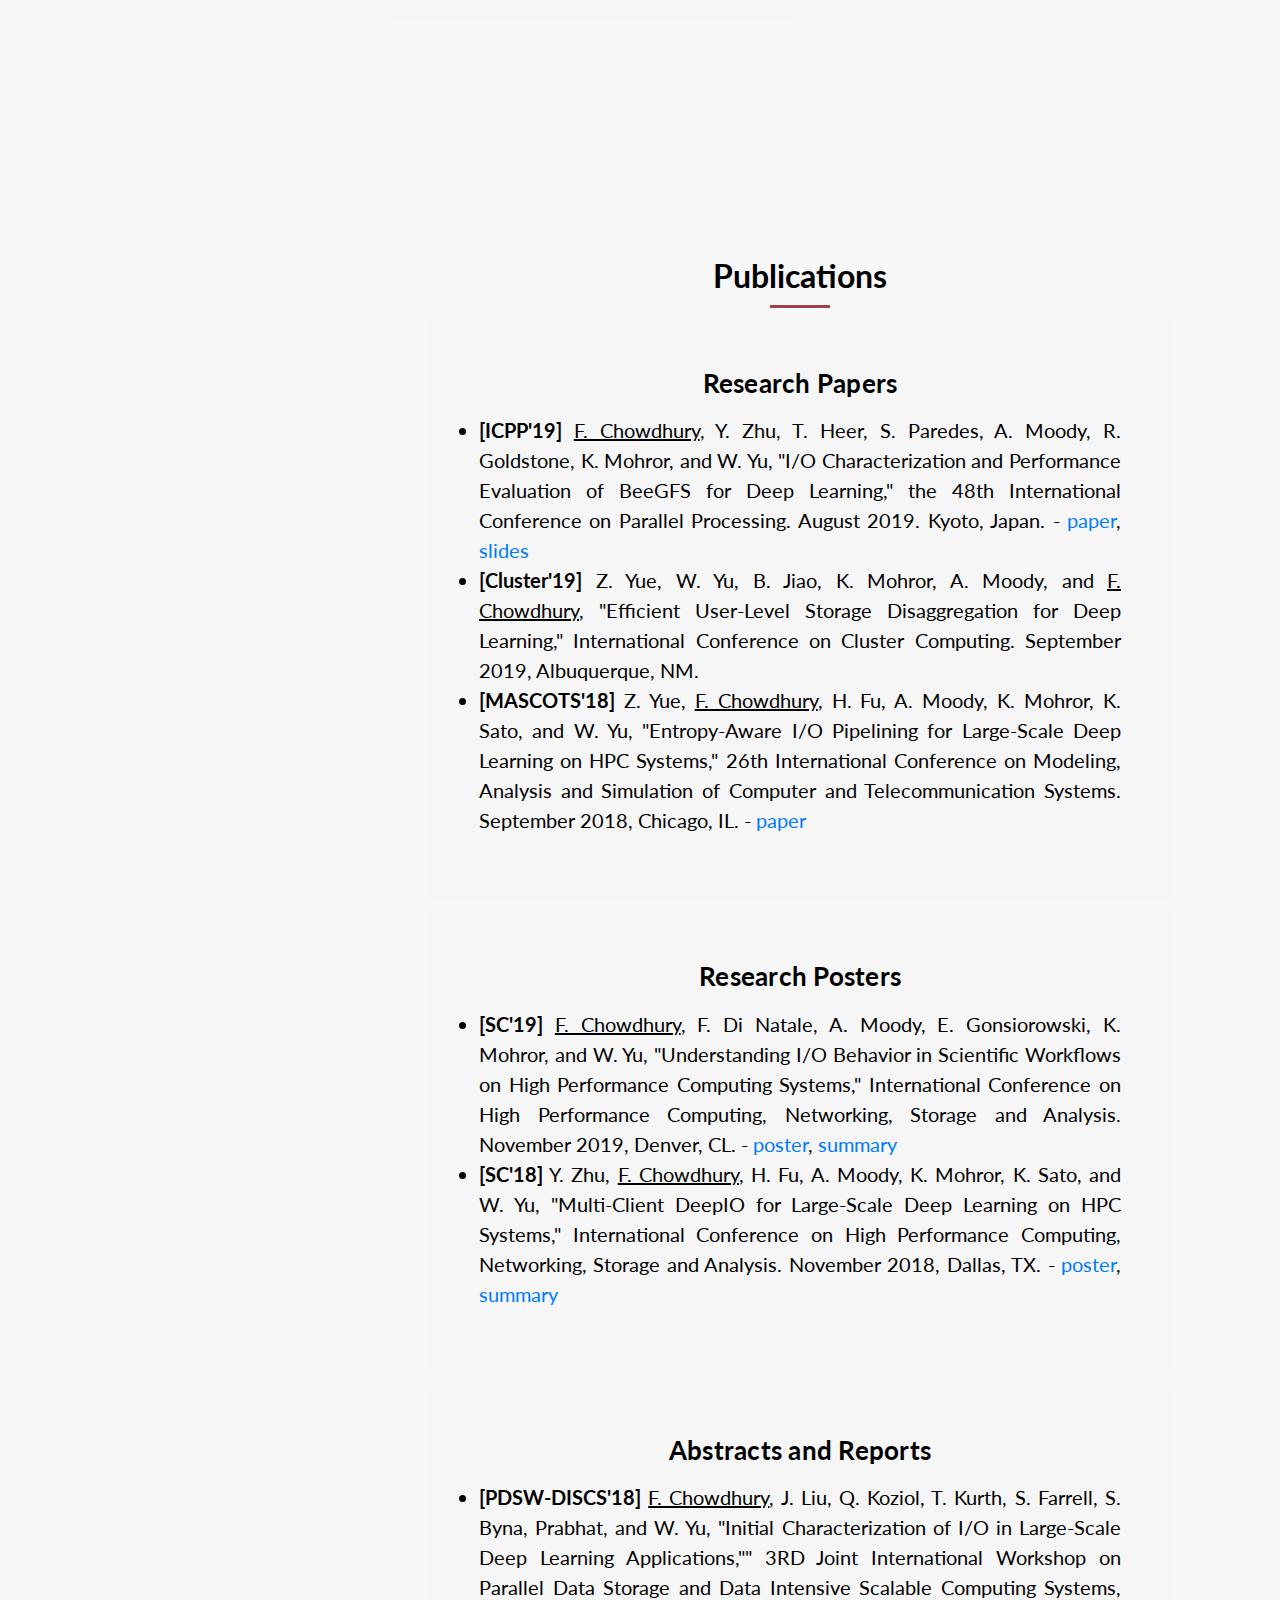
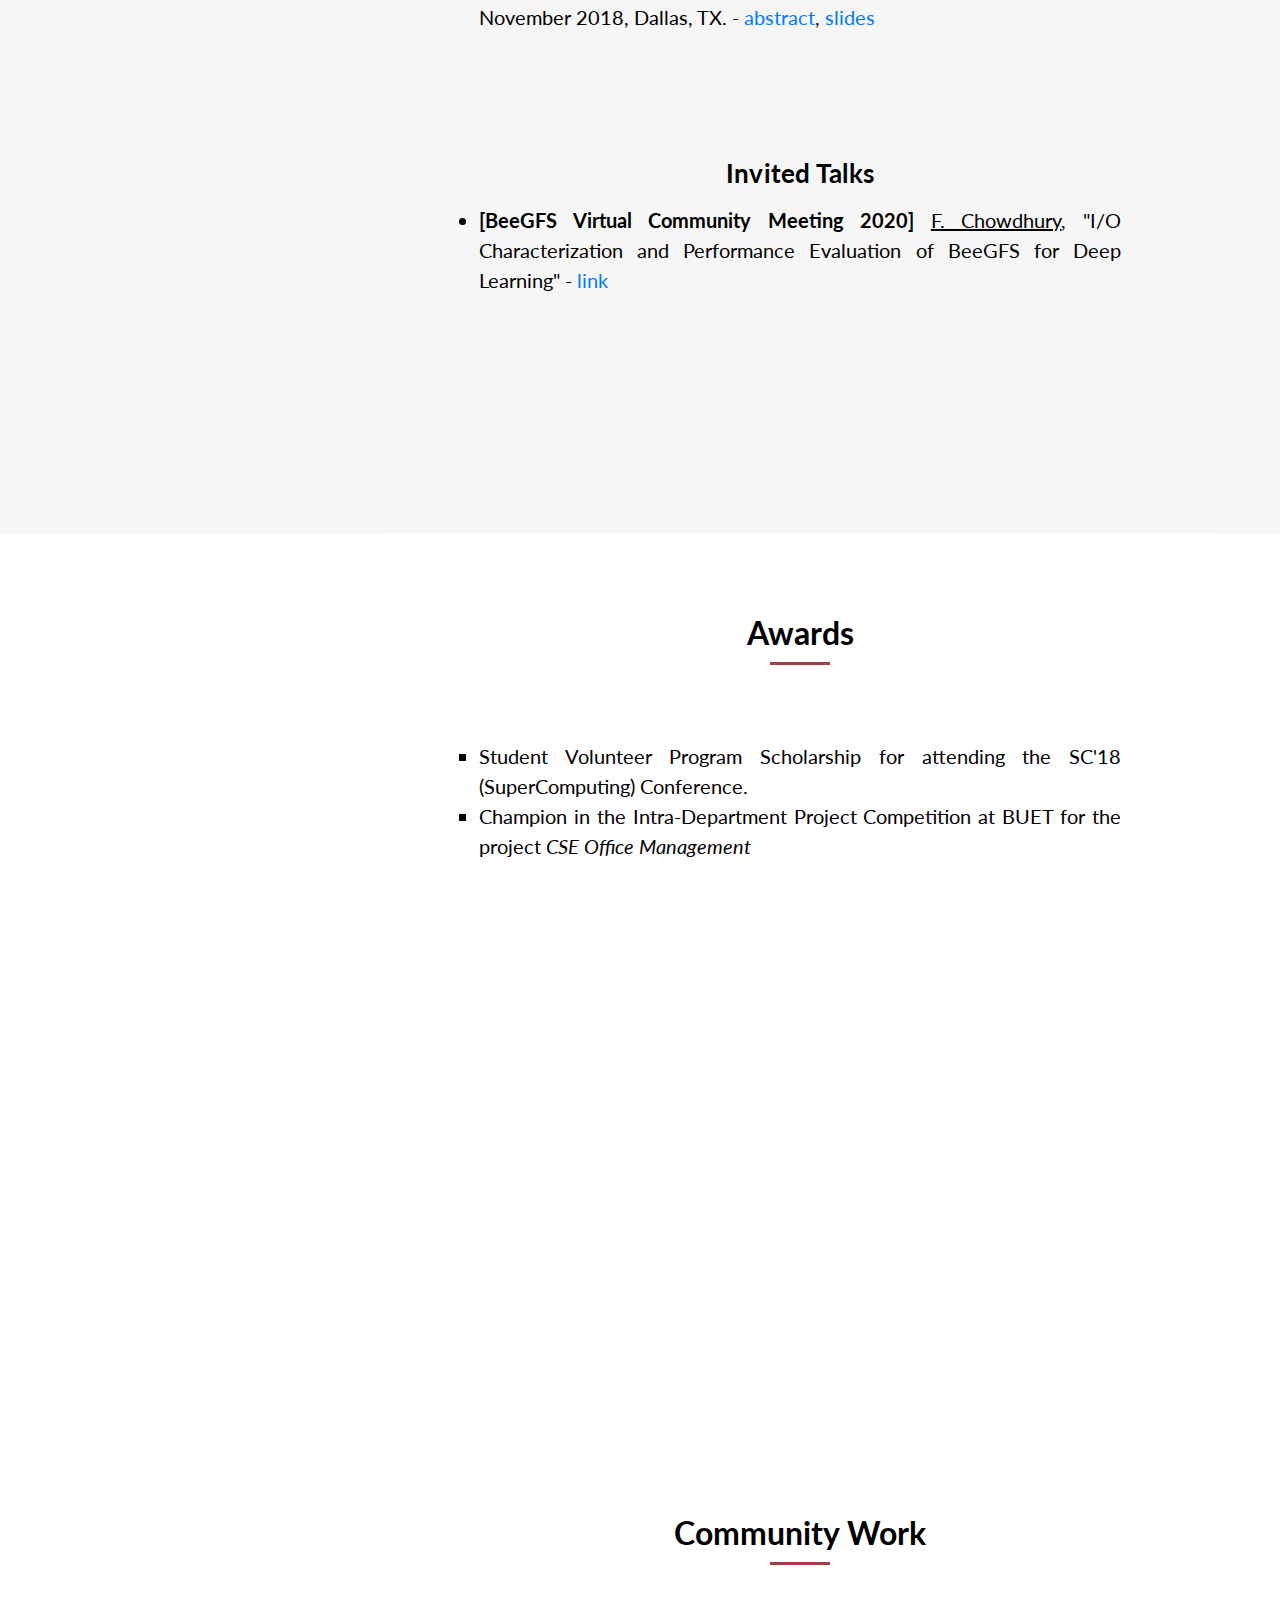
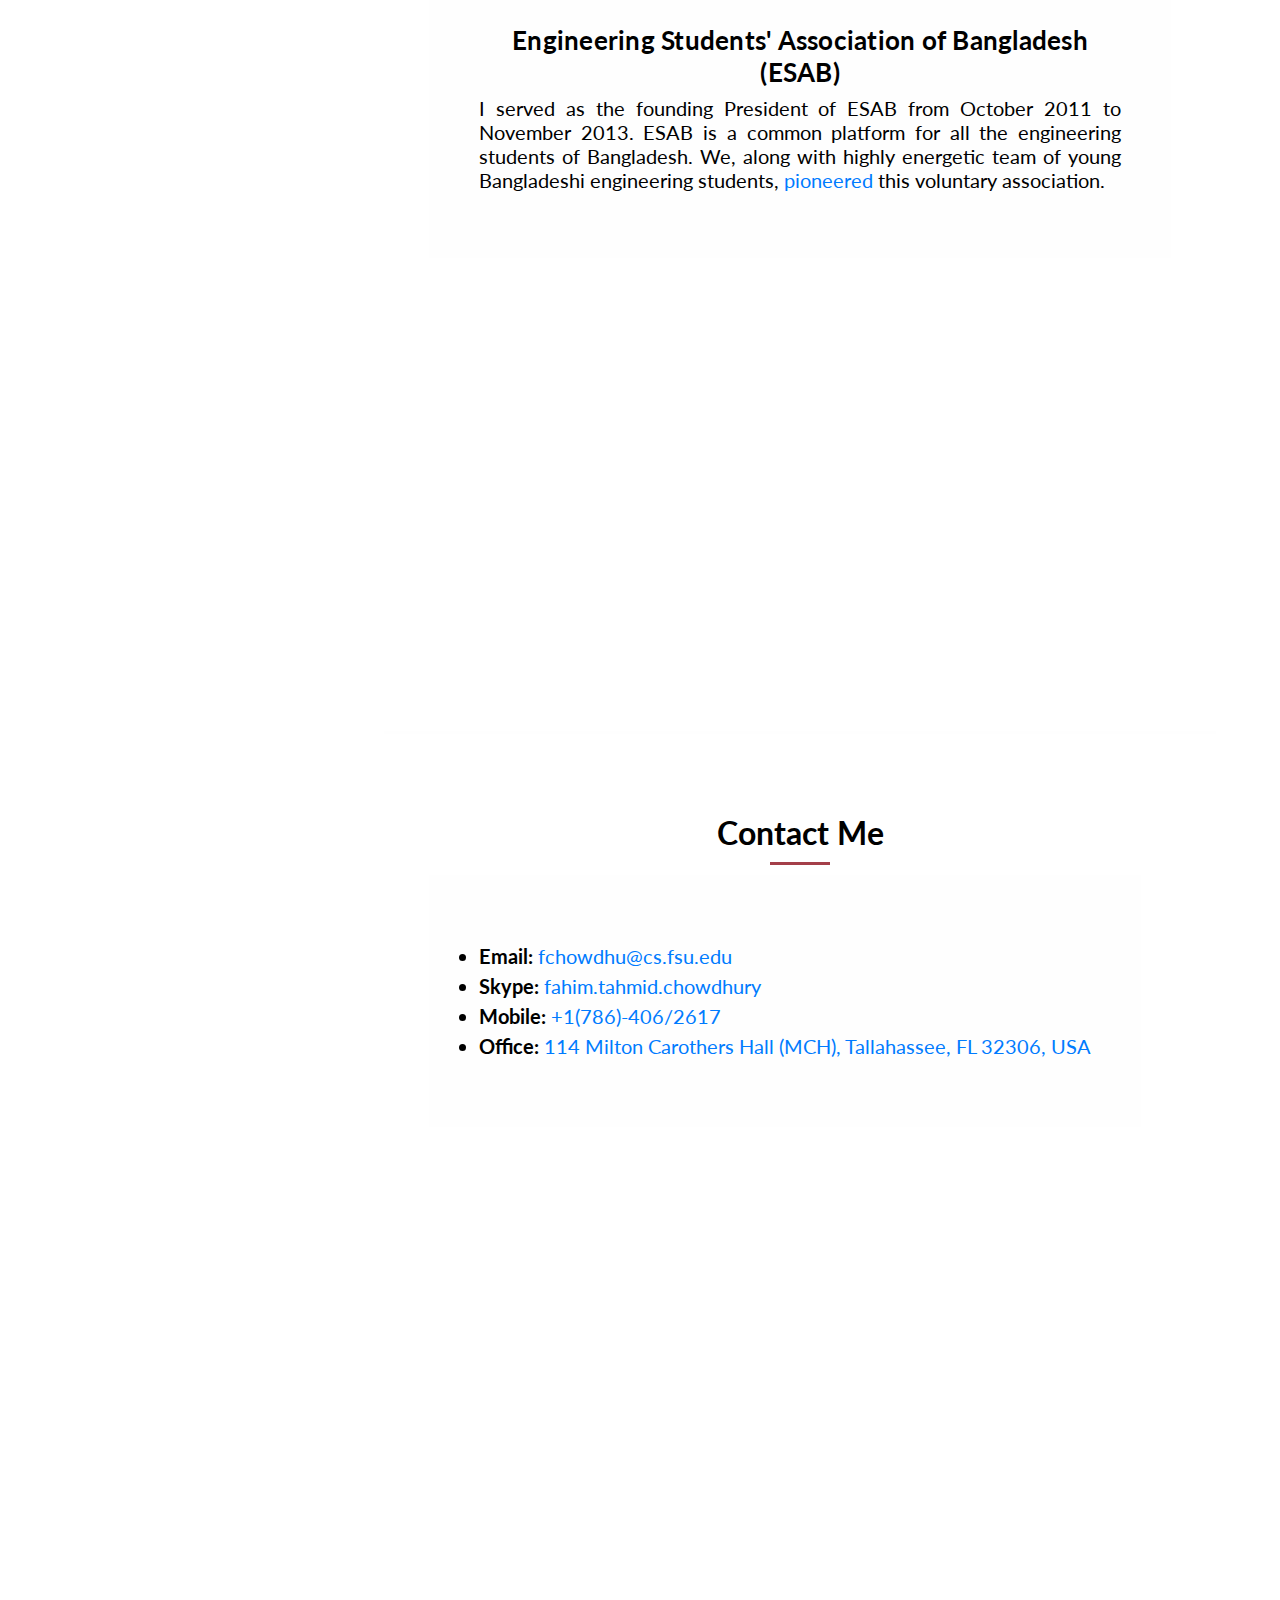
==== commit 4ed85c6c: "update website" ====
--- a/index.html
+++ b/index.html
@@ -40,10 +40,10 @@
               <div style="color:white;font-size:18px">Graduate Research Assistant</div>
               <div><a onmouseover="this.style.textDecoration='underline';"
               onmouseout="this.style.textDecoration='none';"
-              href="cs.fsu.edu">Department of Computer Science</a></div>
+              href="cs.fsu.edu" target="_blank">Department of Computer Science</a></div>
               <div><a onmouseover="this.style.textDecoration='underline';"
               onmouseout="this.style.textDecoration='none';"
-              href="www.fsu.edu">Florida State University</a></div>
+              href="www.fsu.edu" target="_blank">Florida State University</a></div>
             </div>
             <div style="margin-top:-40px;margin-bottom:20px" class="social-network">
               <ul class="social-icons">
@@ -92,12 +92,12 @@
             <span>
             <p style="font-size:20px;text-align:justify">
             Hi, I am a third year Ph.D. student in the
-            <a href="http://www.cs.fsu.edu">Department of Computer Science</a>
-            at <a href="http://www.fsu.edu">Florida State University</a>.
-            I have joined <a href="http://castl.cs.fsu.edu">Computer Architecture and Systems
+            <a target="_blank" href="http://www.cs.fsu.edu">Department of Computer Science</a>
+            at <a target="_blank" href="http://www.fsu.edu">Florida State University</a>.
+            I have joined <a target="_blank" href="http://castl.cs.fsu.edu">Computer Architecture and Systems
             Research Laboratory (CASTL)</a> in Fall 2017 and been working
             as a Graduate Research Assistant (GRA) under the supervision of
-            <a href="http://www.cs.fsu.edu/~yuw">Professor Dr. Weikuan Yu</a>.
+            <a target="_blank" href="http://www.cs.fsu.edu/~yuw">Professor Dr. Weikuan Yu</a>.
             </p>
             </span>
           </div>
@@ -126,6 +126,9 @@
                     <ul style="font-size:20px;margin-left:20px;color:black;list-style-type:square;">
                       <li>Ph.D. in Computer Science</li>
                       <li style="font-size:18px;display:inline-block">August 2017 - Present</li><br/>
+                      <li style="font-size:18px;display:inline-block"><a target="_blank" href="http://www.fsu.edu">Florida State University</a></li>
+                      <li>M.S. in Computer Science</li>
+                      <li style="font-size:18px;display:inline-block">August 2017 - May 2020</li><br/>
                       <li style="font-size:18px;display:inline-block"><a target="_blank" href="http://www.fsu.edu">Florida State University</a></li>
                       <li>BSc. in Computer Science and Engineering</li>
                       <li style="font-size:18px;display:inline-block">January 2008 - February 2013</li><br/>
@@ -358,7 +361,7 @@
                     <h5><b>HPC Workflow I/O Optimization</b></h5>
                     <p style="font-size:20px;text-align:justify">
                     Working on a collaboration project with LLNL for pinpointing HPC I/O issues and optimizing HPC workflow management based on the findings, e.g., DL Training I/O, Checkpoint/Restart, Producer-Consumer, etc.
-                    - <a target="_blank" href="https://sc18.supercomputing.org/proceedings/tech_poster/poster_files/post197s2-file3.pdf">summary</a></p>
+                    - <a target="_blank" href="https://sc19.supercomputing.org/proceedings/tech_poster/poster_files/rpost258s2-file3.pdf">summary</a></p>
                   </div>
                 </div>
                 <div class="isotope-item" data-type="research">
@@ -594,6 +597,16 @@
                       </ul>
                     </p>
                 </div>
+				<div class="service-item">
+                  <h4>Invited Talks</h4>
+                    <p>
+                      <ul style="text-align:justify;font-size:20px;color:black;list-style-type:disc;">
+                        <li><b>[BeeGFS Virtual Community Meeting 2020]</b> <u>F. Chowdhury</u>, "I/O Characterization and Performance Evaluation of BeeGFS for Deep Learning"
+                        - <a target="_blank" href="https://www.beegfs.io/content/beegfs-vcm-2020/">link</a>
+                        </li>
+                      </ul>
+                    </p>
+                </div>
               </div>
             </div>
           </div>
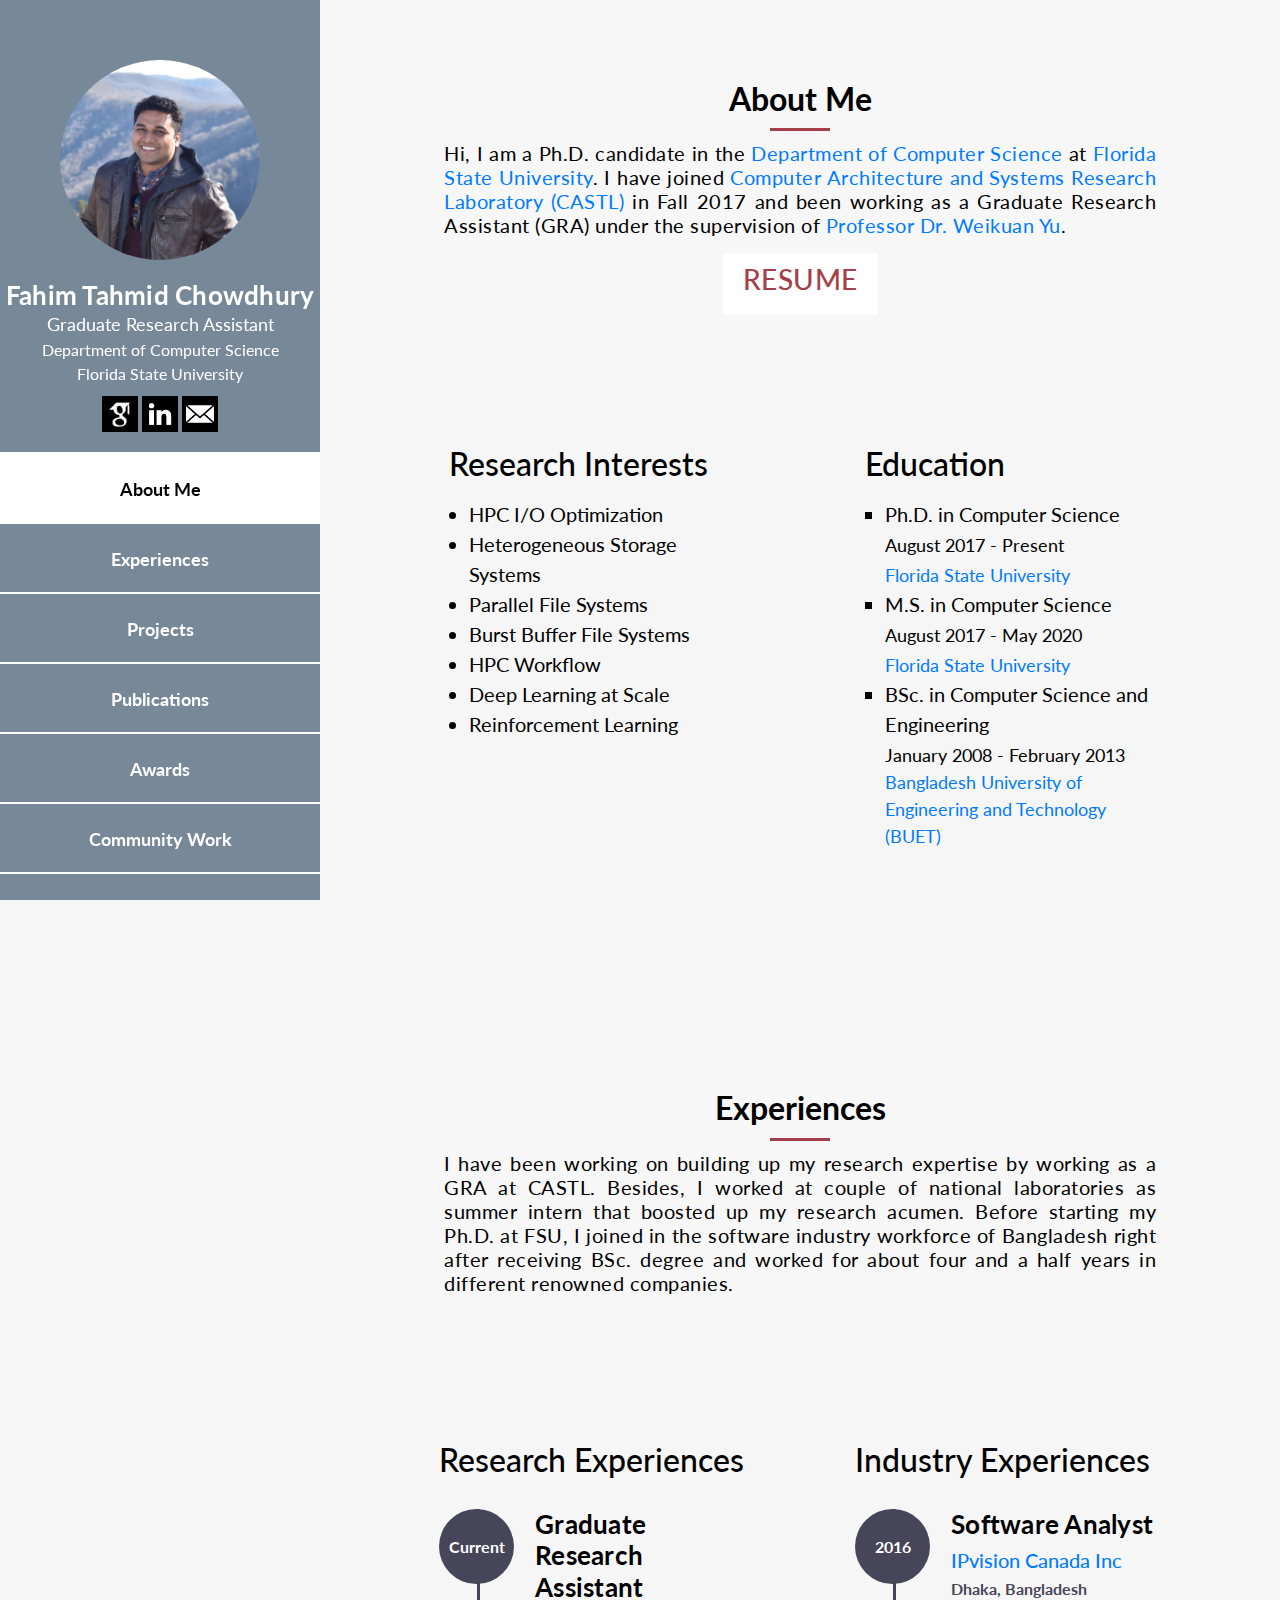
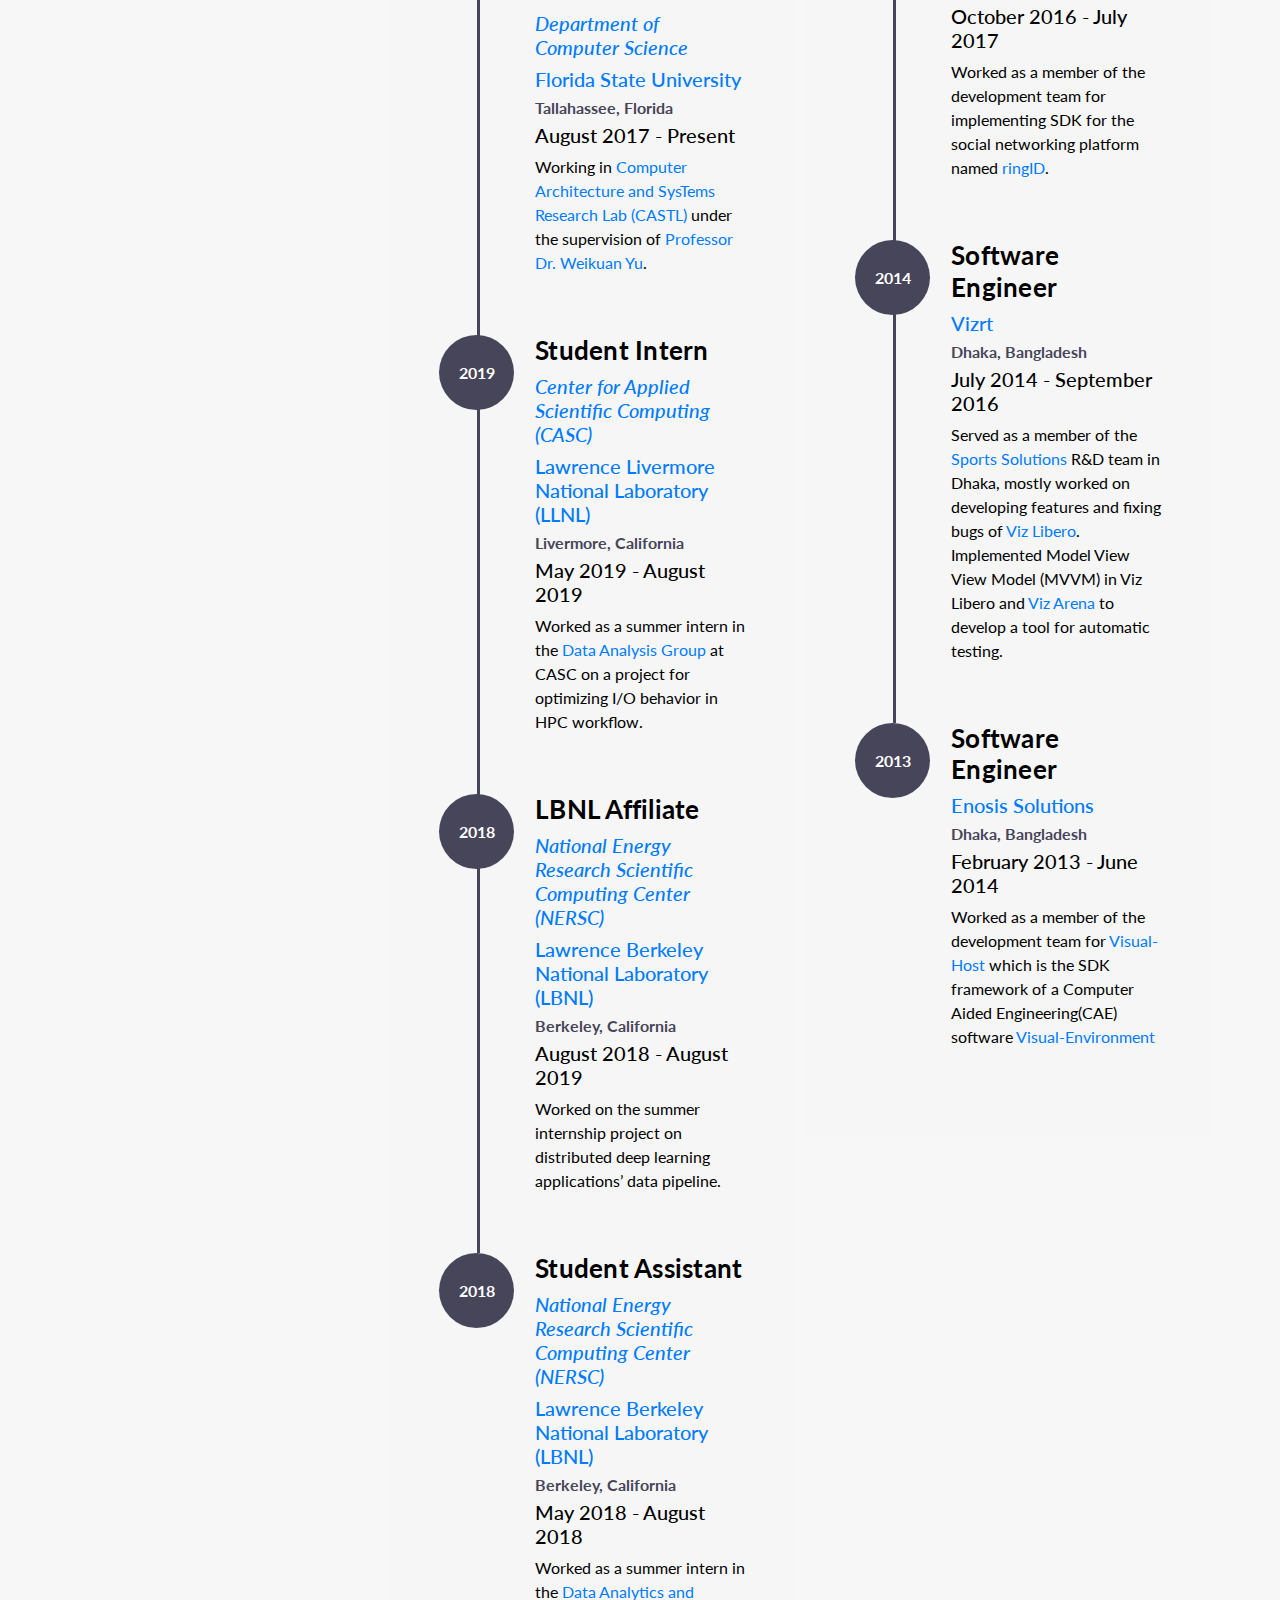
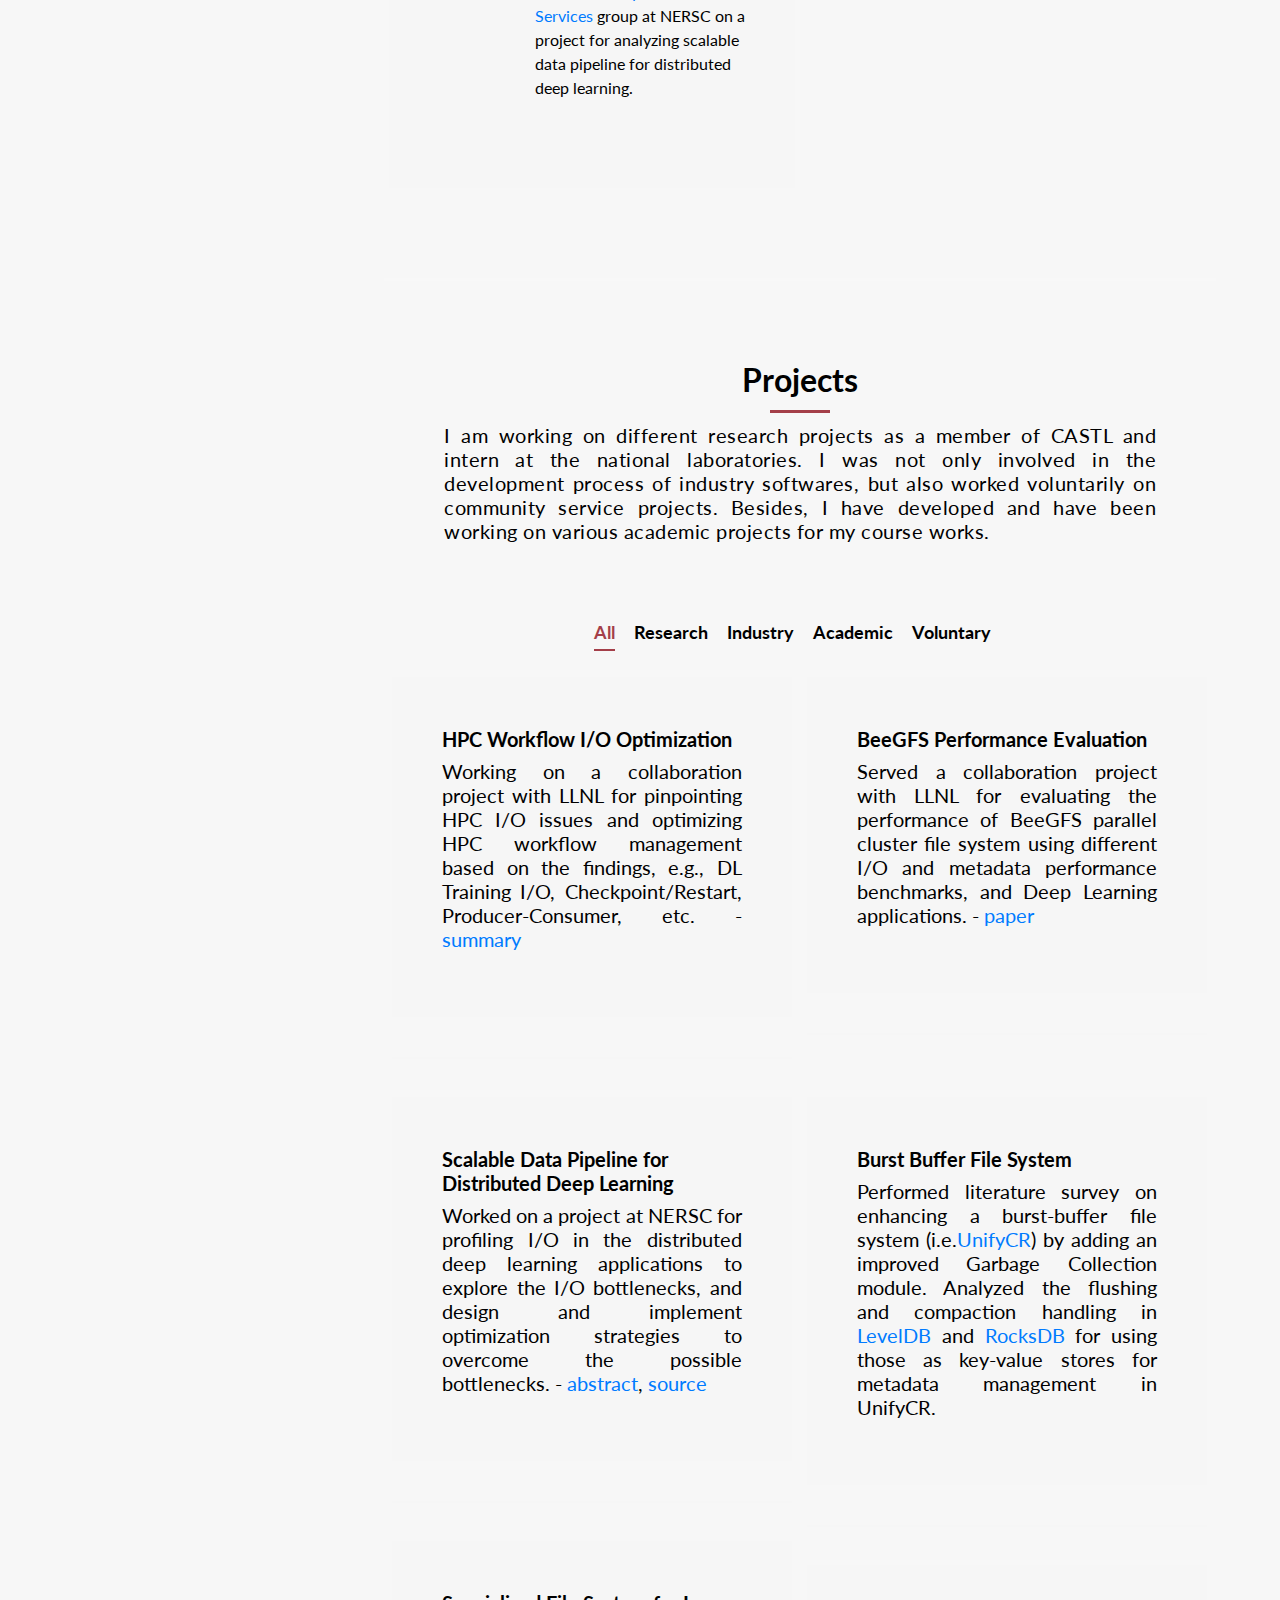
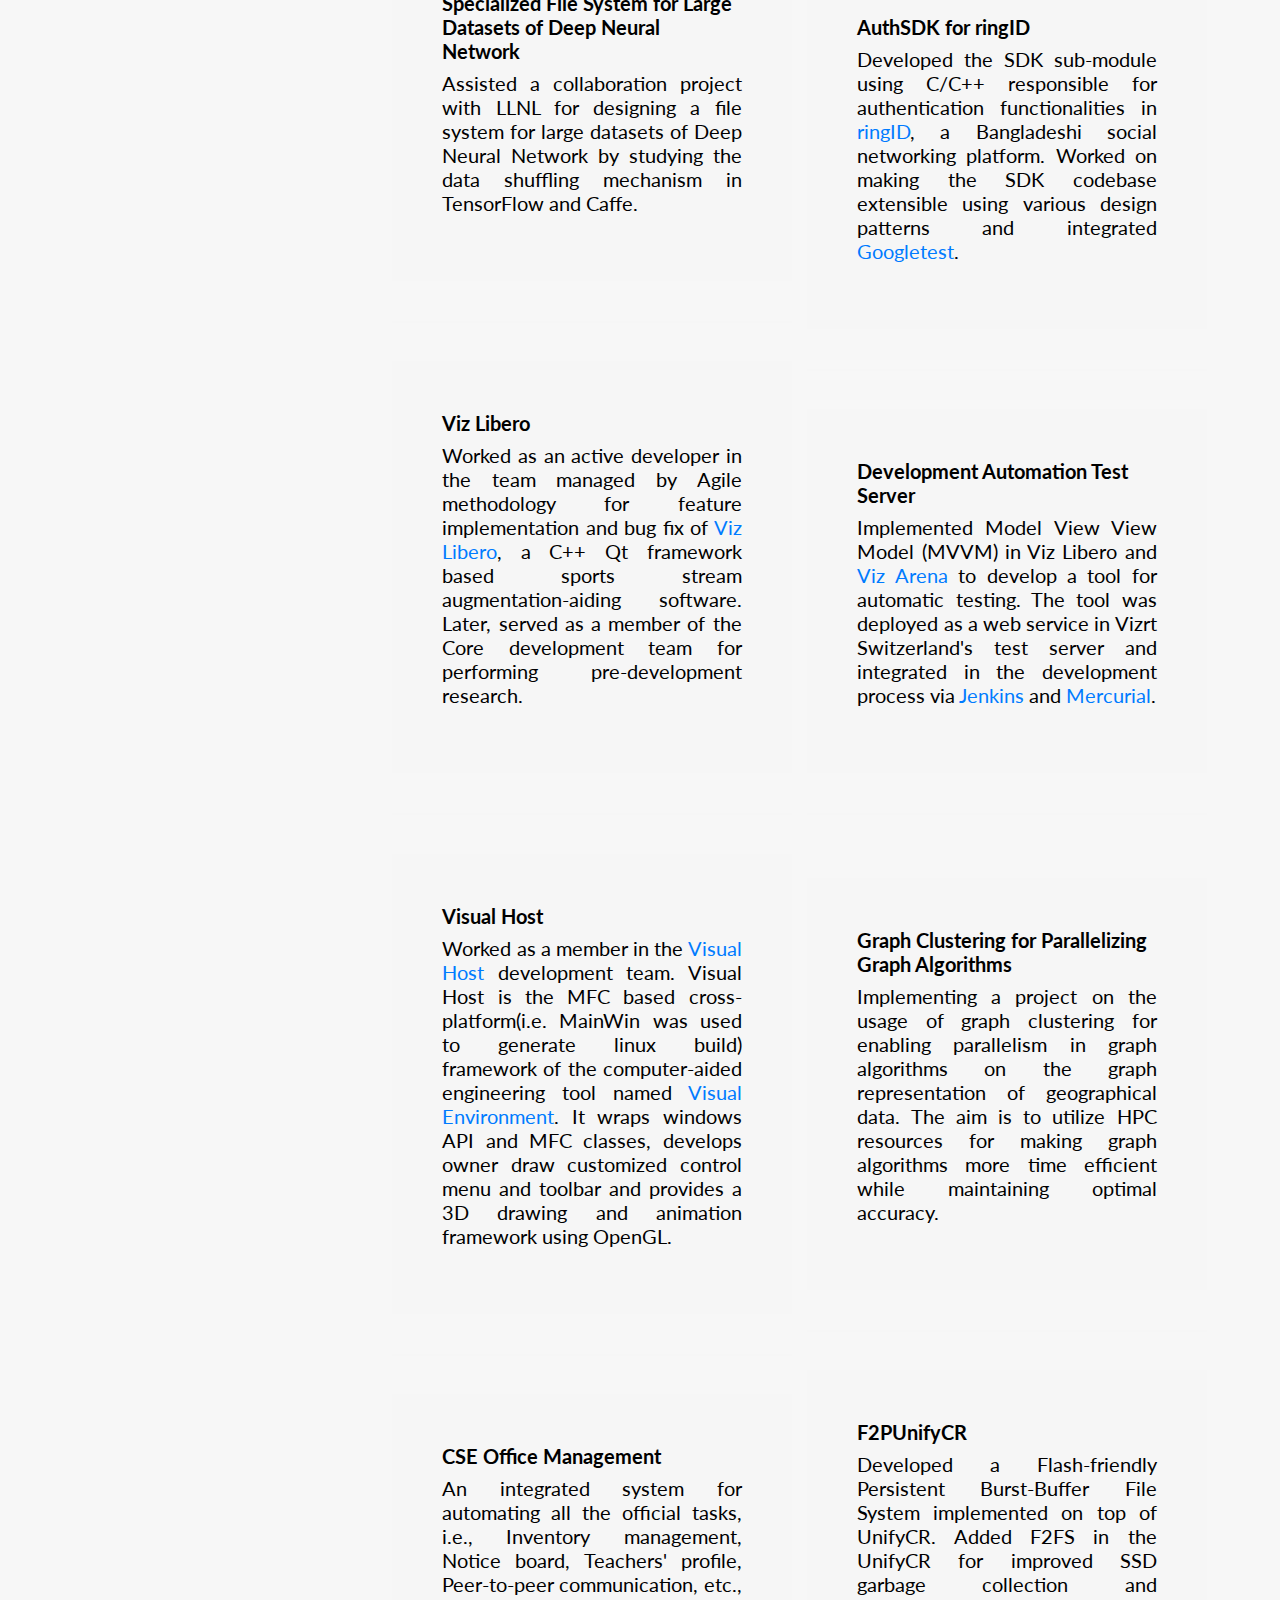
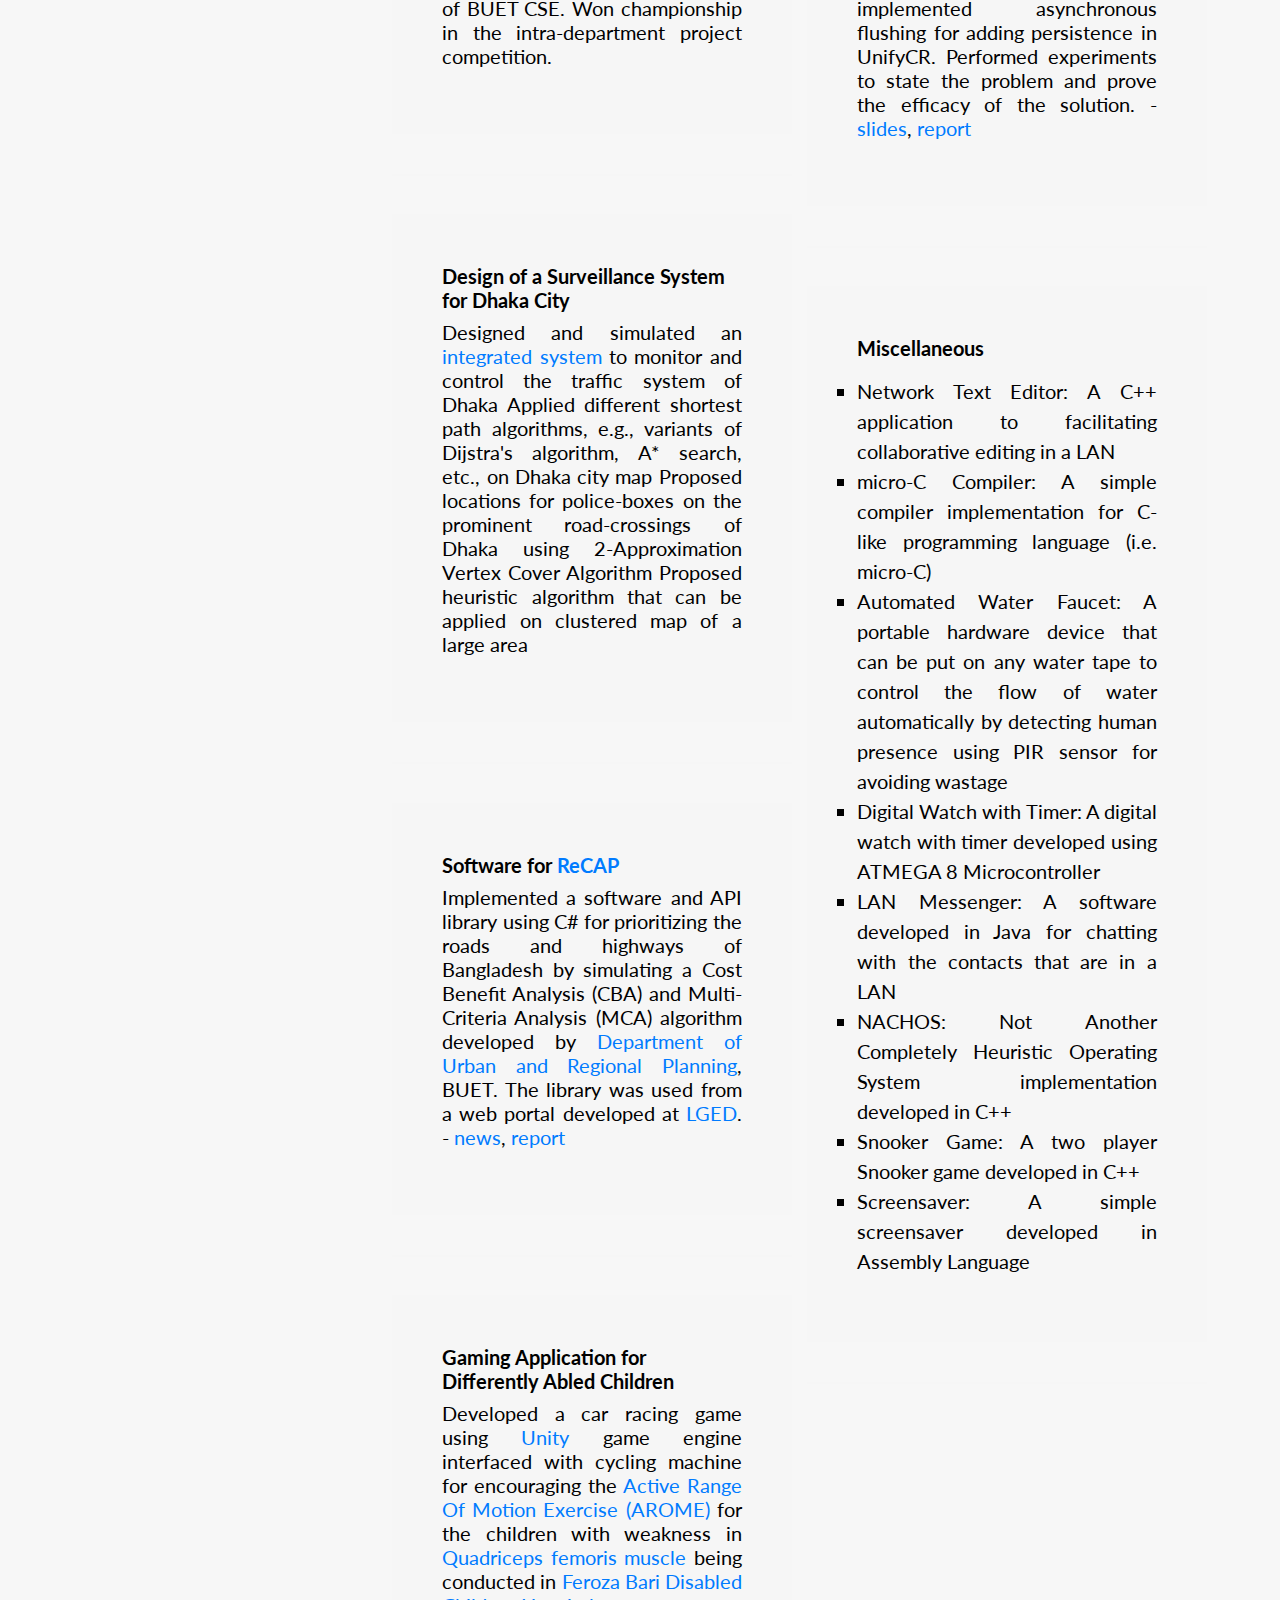
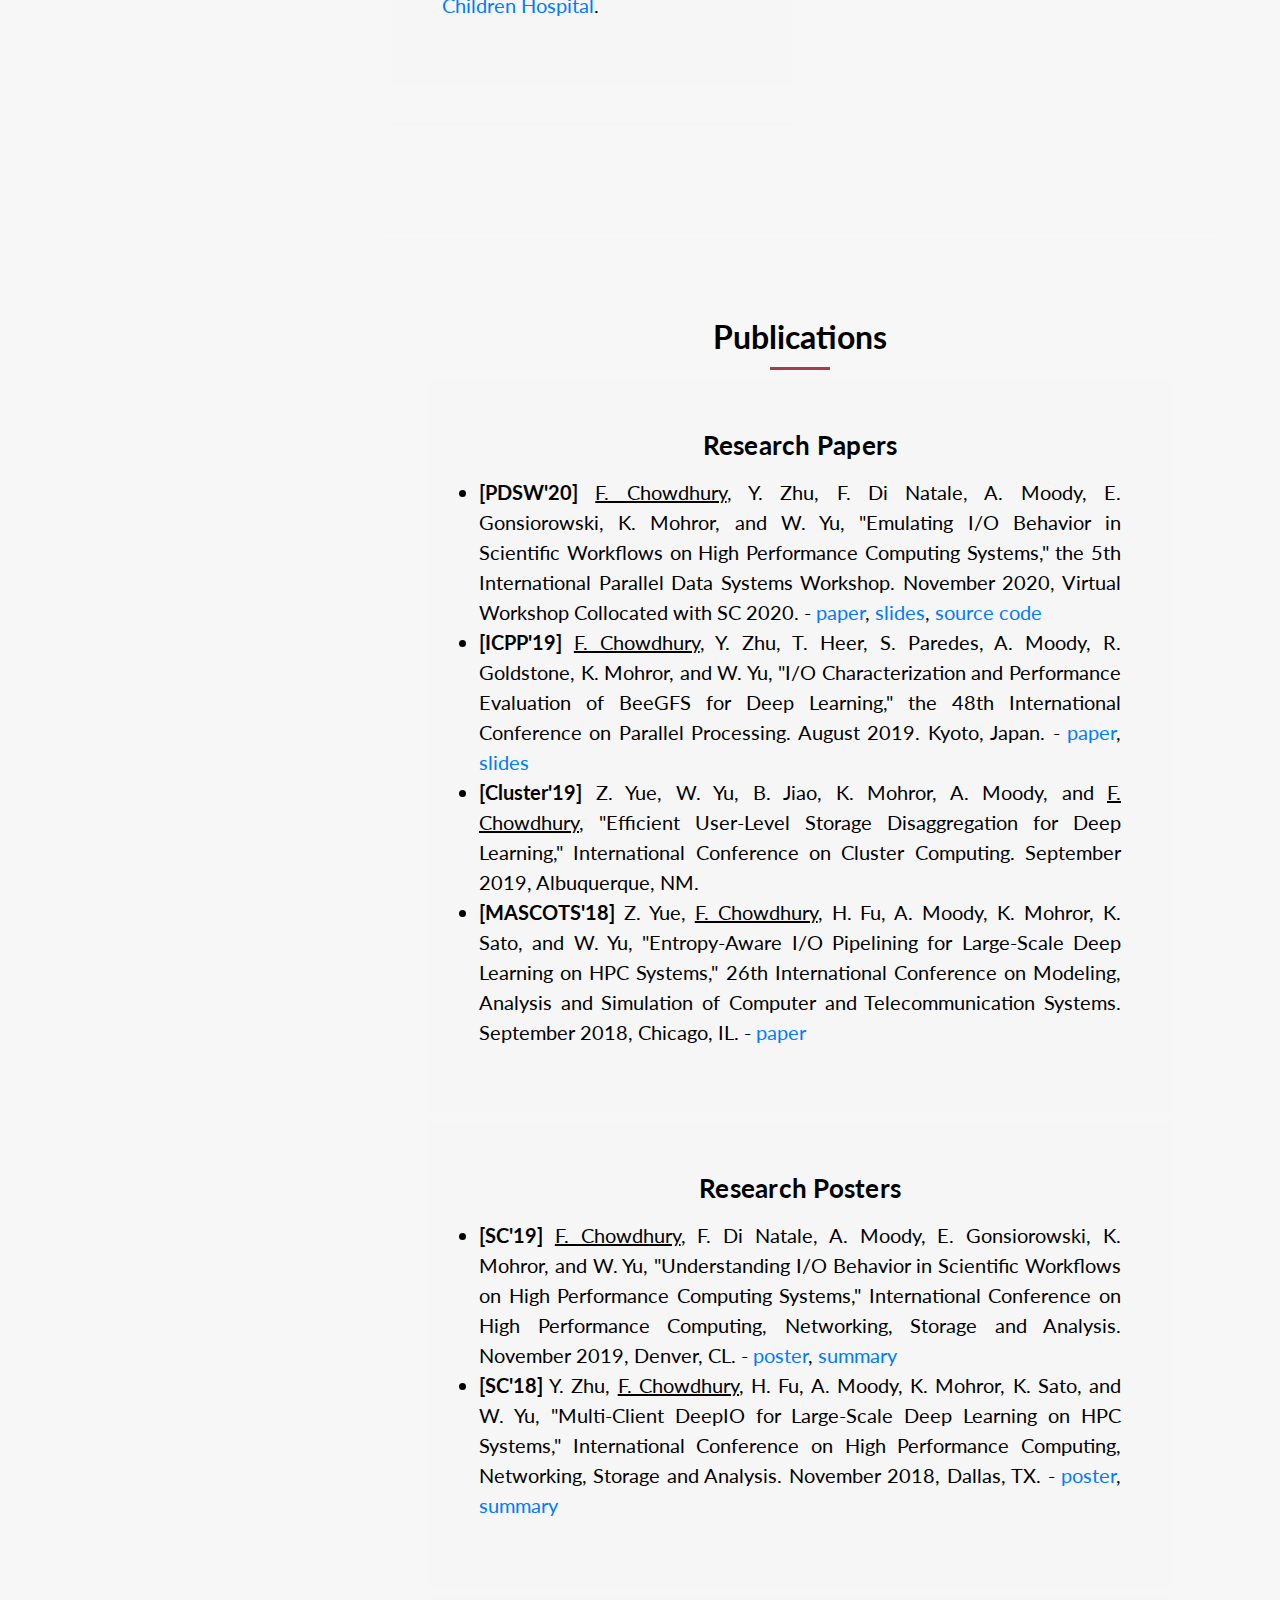
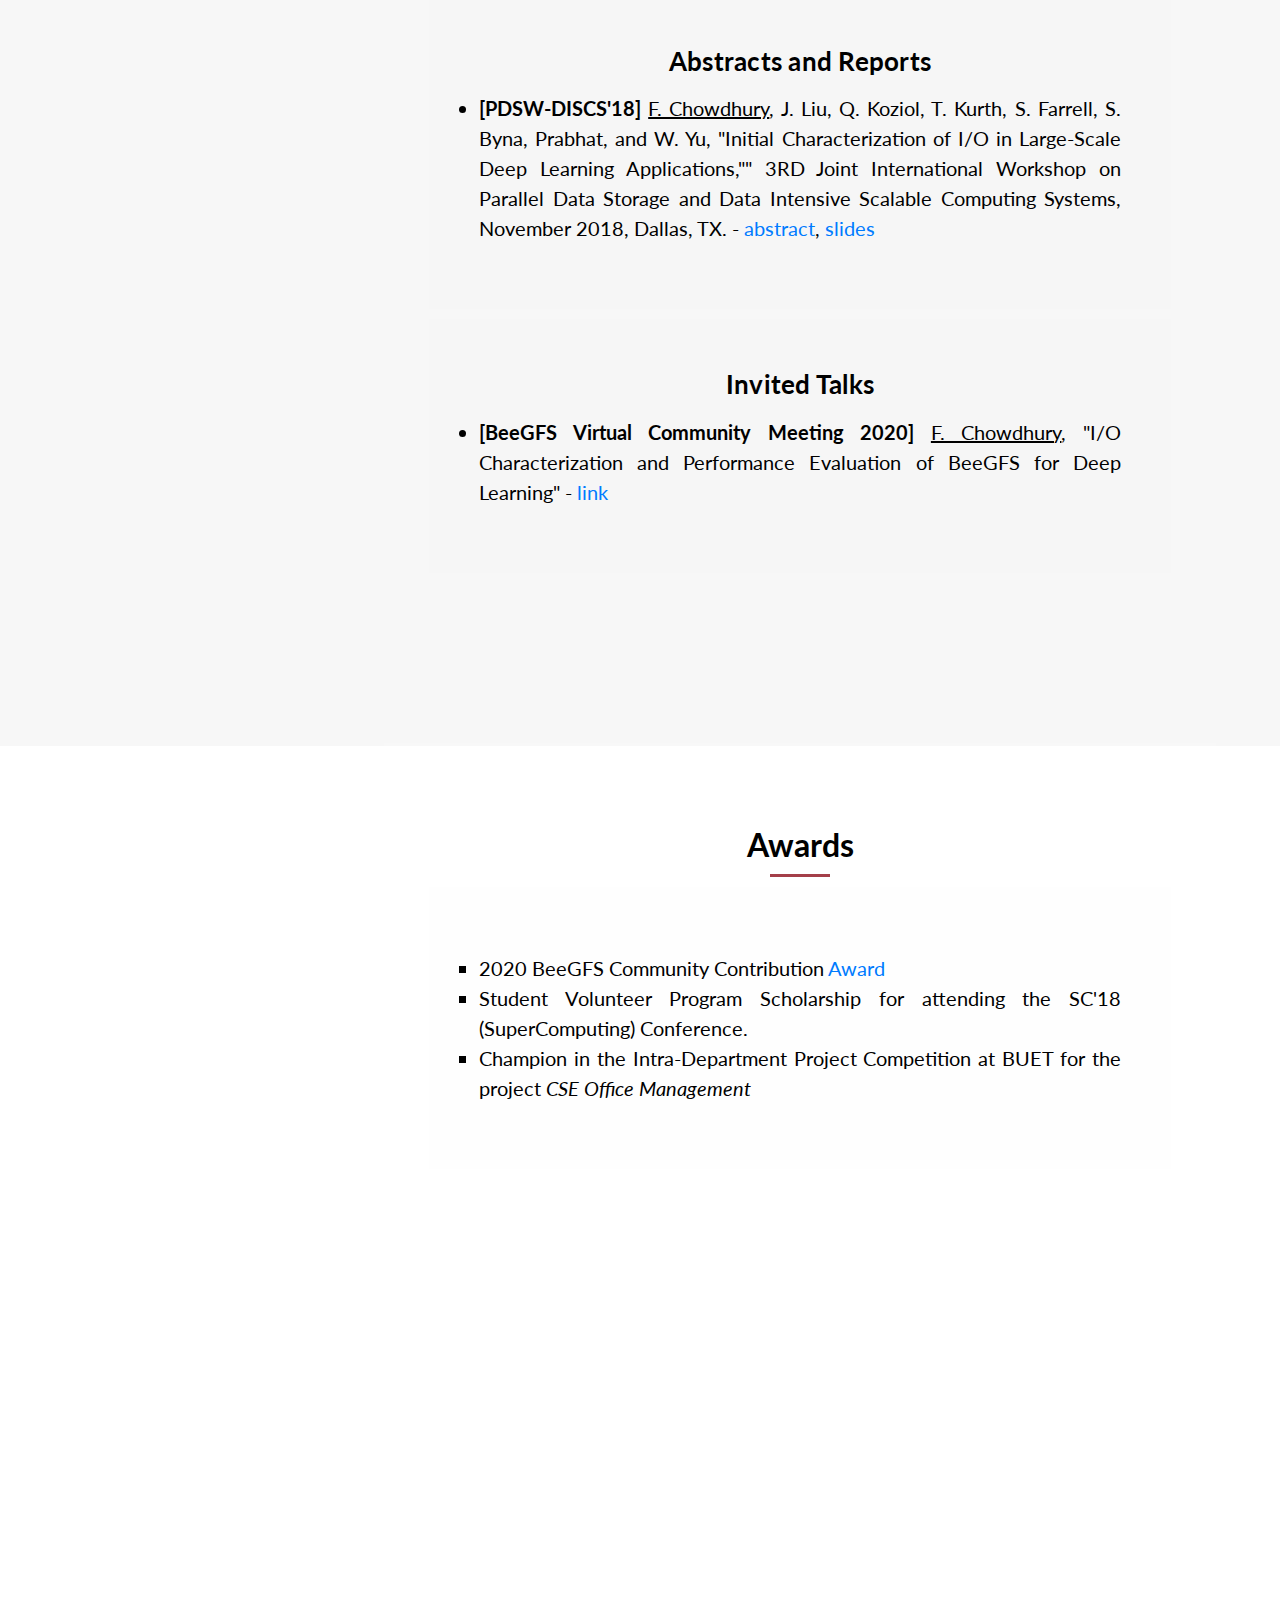
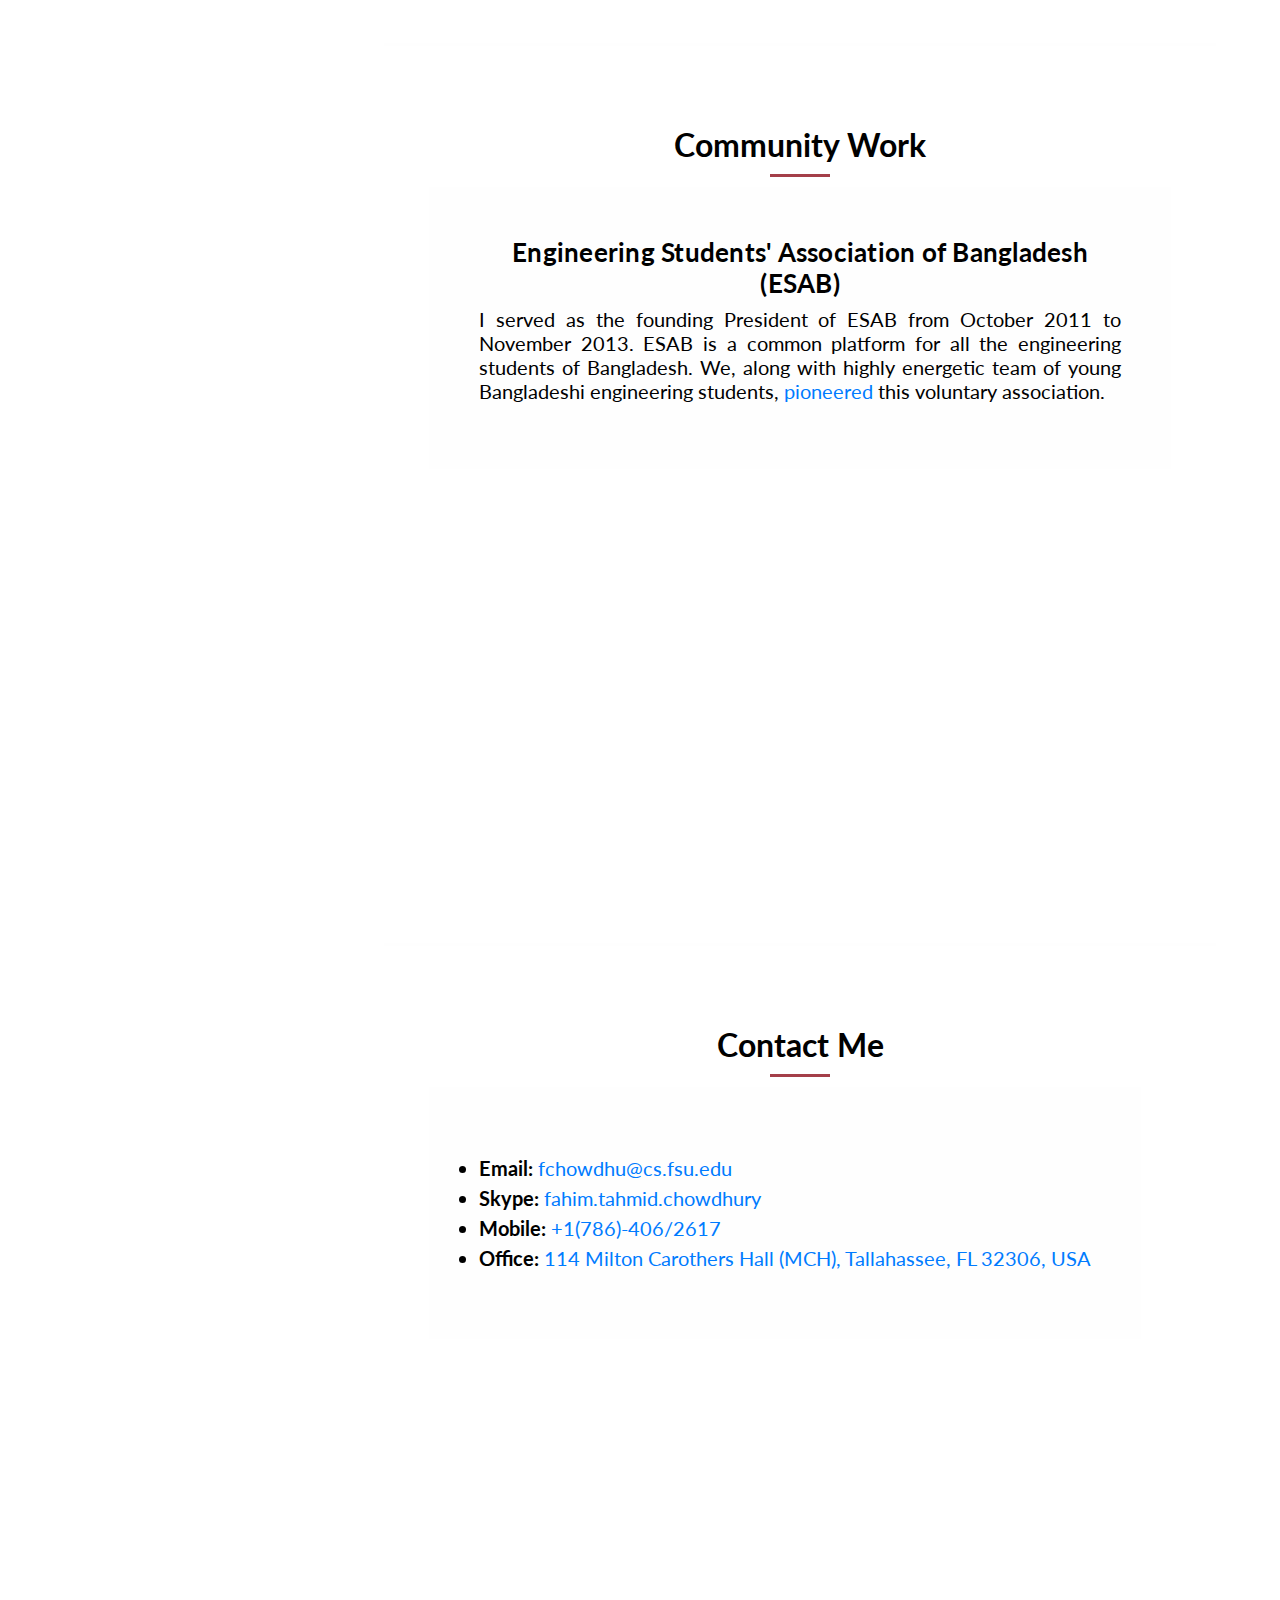
==== commit 02c63b44: "update website" ====
--- a/index.html
+++ b/index.html
@@ -91,7 +91,7 @@
             <div class="line-dec"></div>
             <span>
             <p style="font-size:20px;text-align:justify">
-            Hi, I am a third year Ph.D. student in the
+            Hi, I am a Ph.D. candidate in the
             <a target="_blank" href="http://www.cs.fsu.edu">Department of Computer Science</a>
             at <a target="_blank" href="http://www.fsu.edu">Florida State University</a>.
             I have joined <a target="_blank" href="http://castl.cs.fsu.edu">Computer Architecture and Systems
@@ -100,6 +100,7 @@
             <a target="_blank" href="http://www.cs.fsu.edu/~yuw">Professor Dr. Weikuan Yu</a>.
             </p>
             </span>
+            <span><a target="_blank" href="old/resume/resume_fahim.pdf"><button><h3>Resume</h3></button></a></span>
           </div>
           <div class="left-image-post">
             <div class="row">
@@ -208,7 +209,7 @@
                           <small>Berkeley, California</small>
                           <h5>August 2018 - August 2019</h5>
                           <p>
-                          Worked a bit on the summer internship project on distributed deep learning applications’ data pipeline.
+                          Worked on the summer internship project on distributed deep learning applications’ data pipeline.
                           </p>
                       </div>
                   </div>
@@ -564,6 +565,10 @@
                   <h4>Research Papers</h4>
                     <p>
                       <ul style="text-align:justify;font-size:20px;color:black;list-style-type:disc;">
+                        <li><b>[PDSW'20]</b> <u>F. Chowdhury</u>, Y. Zhu, F. Di Natale, A. Moody, E. Gonsiorowski, K. Mohror, and W. Yu, "Emulating I/O Behavior in Scientific Workflows on High Performance Computing Systems," the 5th International Parallel Data Systems Workshop. November 2020, Virtual Workshop Collocated with SC 2020.
+                          - <a target="_blank" href="https://conferences.computer.org/scwpub/pdfs/PDSW2020-1yqd6DT5uoZvhsKLax9Owh/236100a034/236100a034.pdf">paper</a>,
+                          <a target="_blank" href="http://www.pdsw.org/pdsw20/slides/pdsw_S3_P1_Chowdhury.pdf">slides</a>,
+                          <a target="_blank" href="https://github.com/LLNL/Wemul">source code</a></li>
                         <li><b>[ICPP'19]</b> <u>F. Chowdhury</u>, Y. Zhu, T. Heer, S. Paredes, A. Moody, R. Goldstone, K. Mohror, and W. Yu, "I/O Characterization and Performance Evaluation of BeeGFS for Deep Learning," the 48th International Conference on Parallel Processing. August 2019. Kyoto, Japan.
                         - <a target="_blank" href="http://www.osti.gov/servlets/purl/1559405">paper</a>,
                         <a target="_blank" href="assets/slides/icpp_2019.pdf">slides</a></li>
@@ -622,6 +627,7 @@
               <div class="service-item">
                 <p>
                   <ul style="text-align:justify;font-size:20px;color:black;list-style-type:square;">
+                    <li>2020 BeeGFS Community Contribution <a target="_blank" href="assets/awards/beegfs_2020.png">Award</a></li>
                     <li>Student Volunteer Program Scholarship for attending the SC'18 (SuperComputing) Conference.</li>
                     <li>Champion in the Intra-Department Project Competition at BUET for the project <i>CSE Office Management</i></li>
                   </ul>
